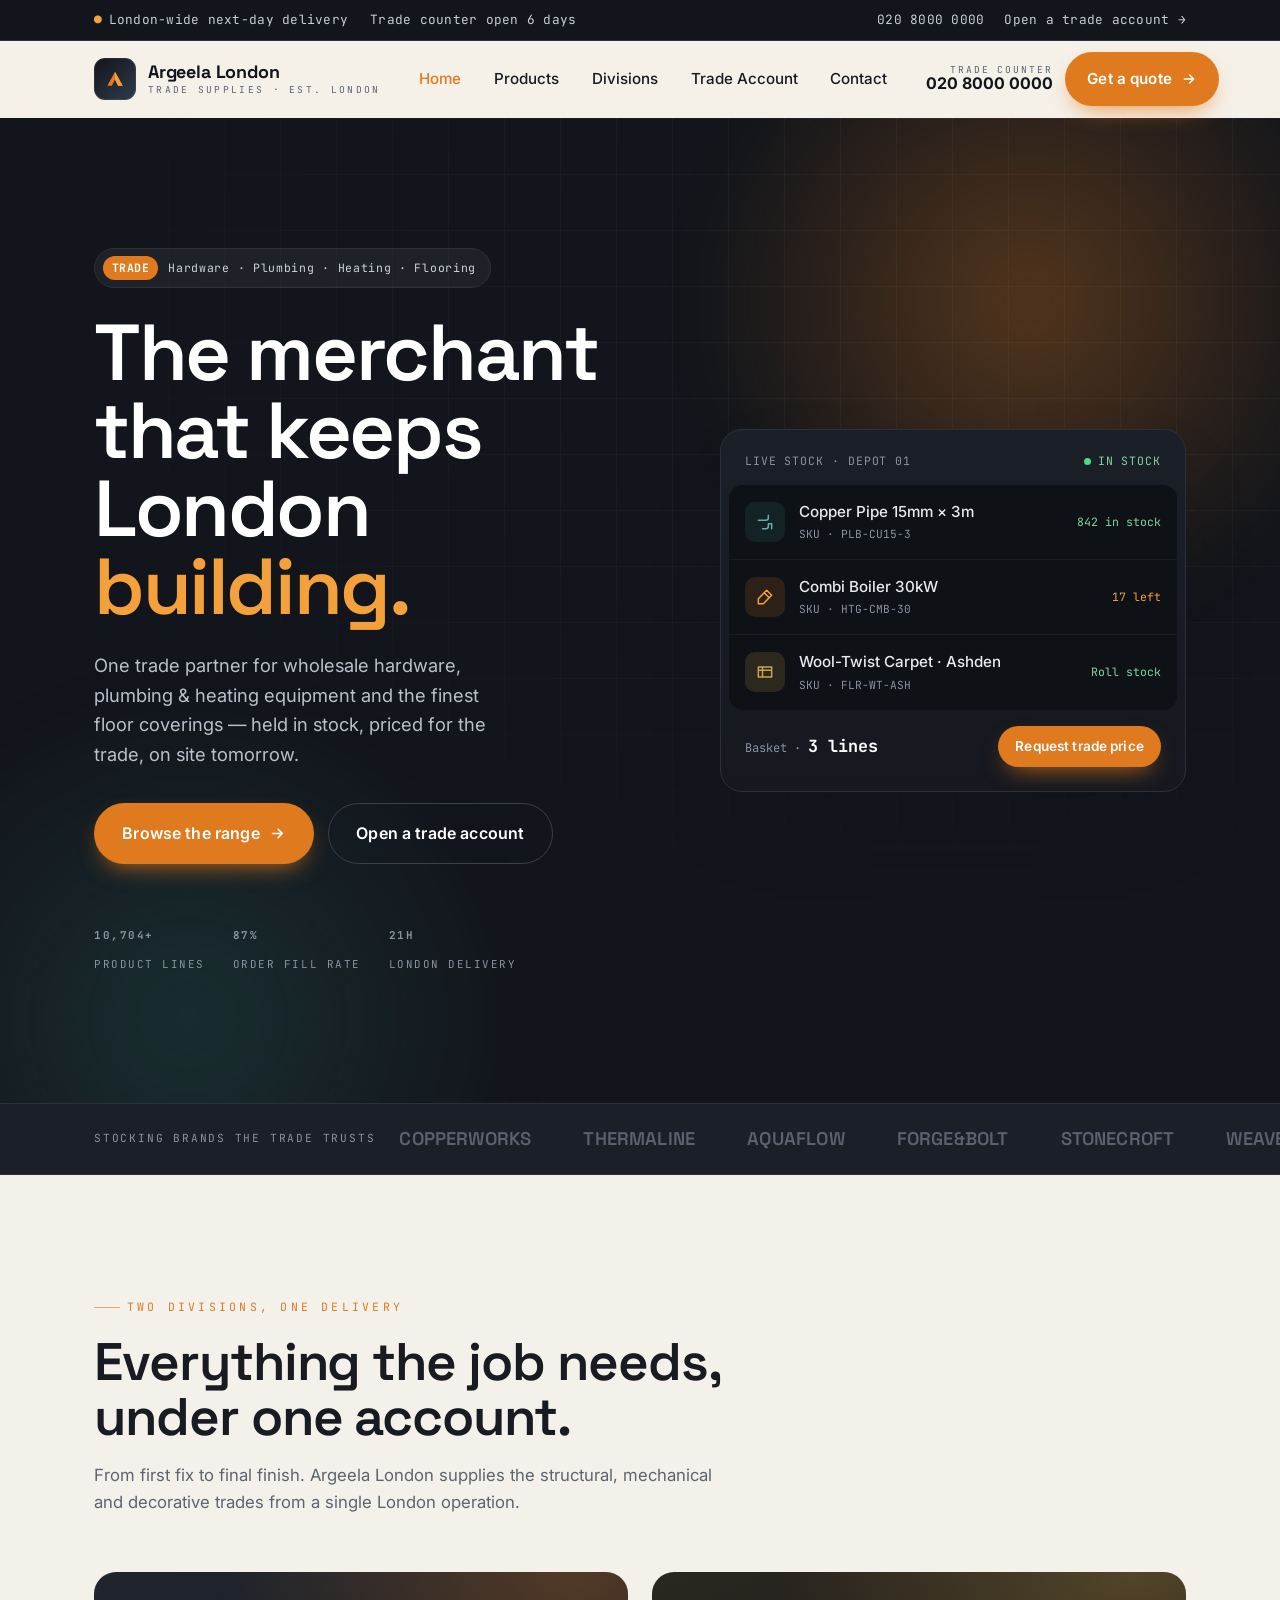
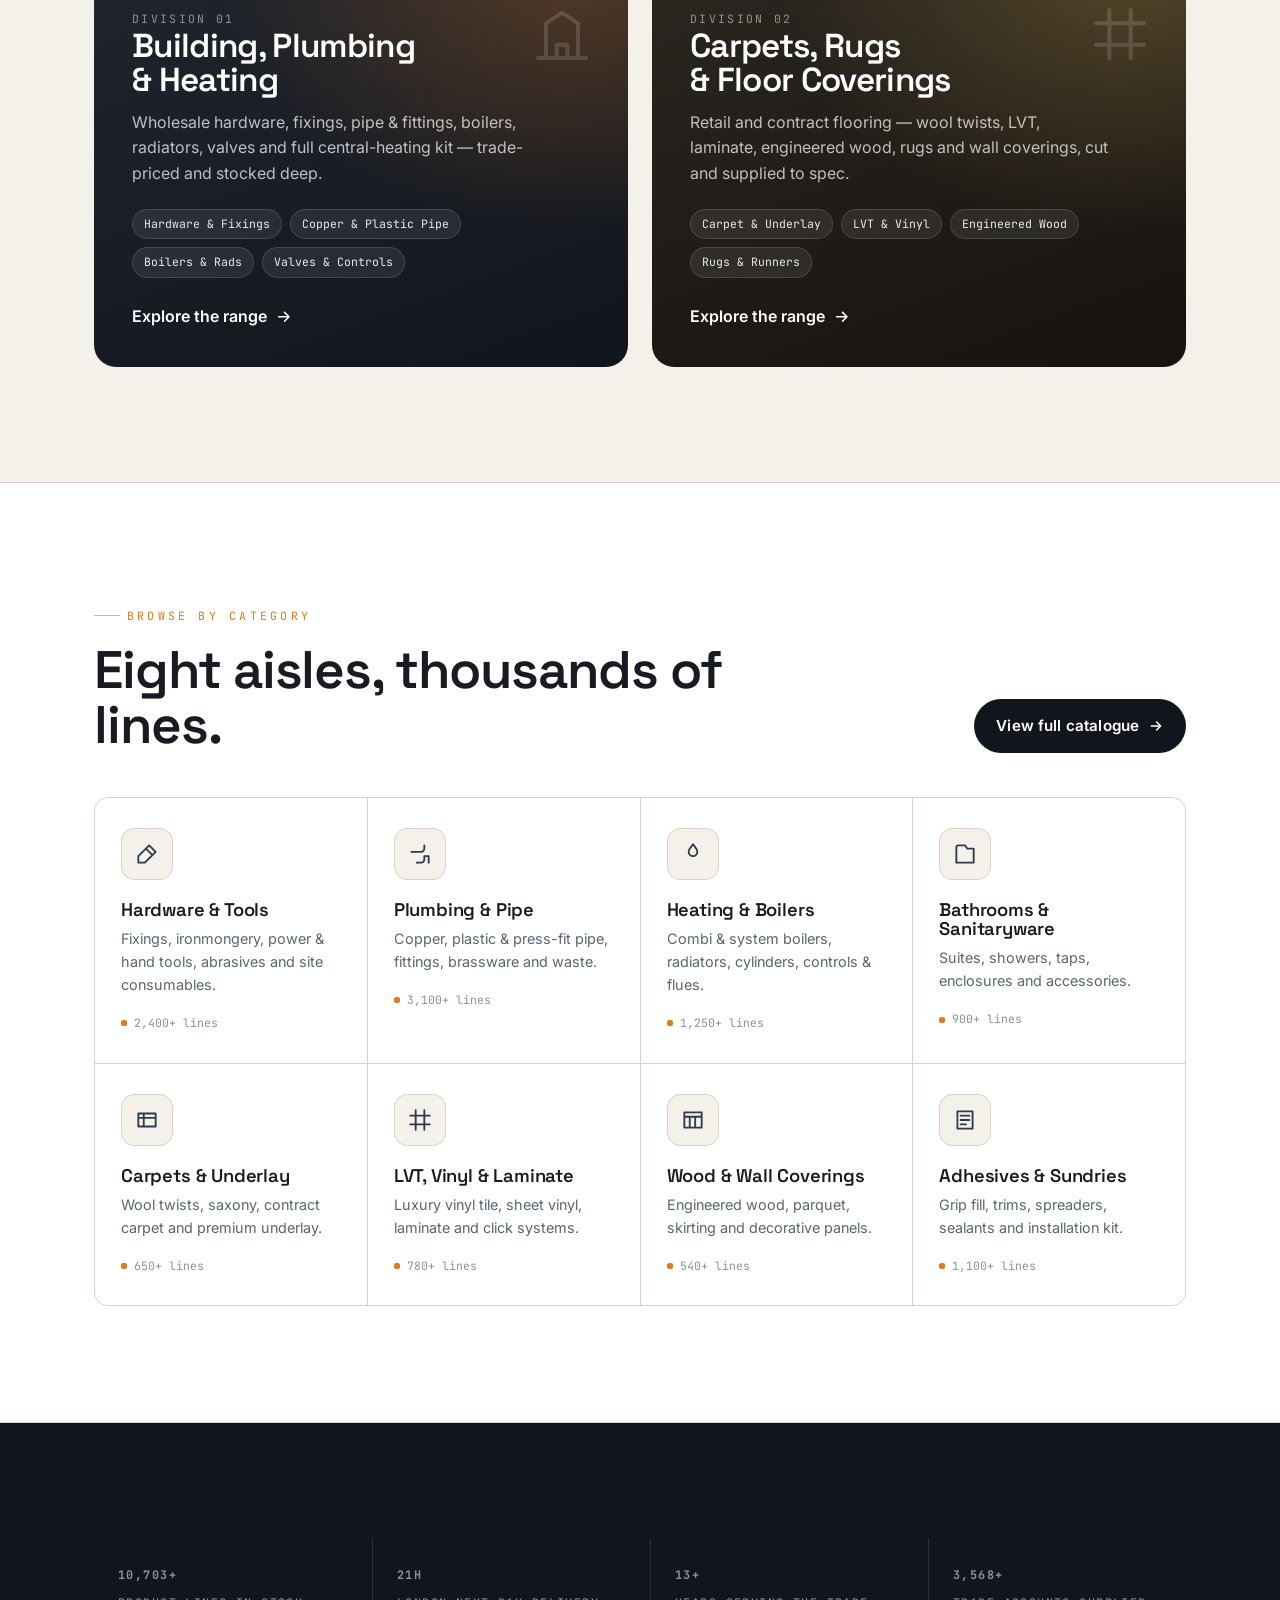
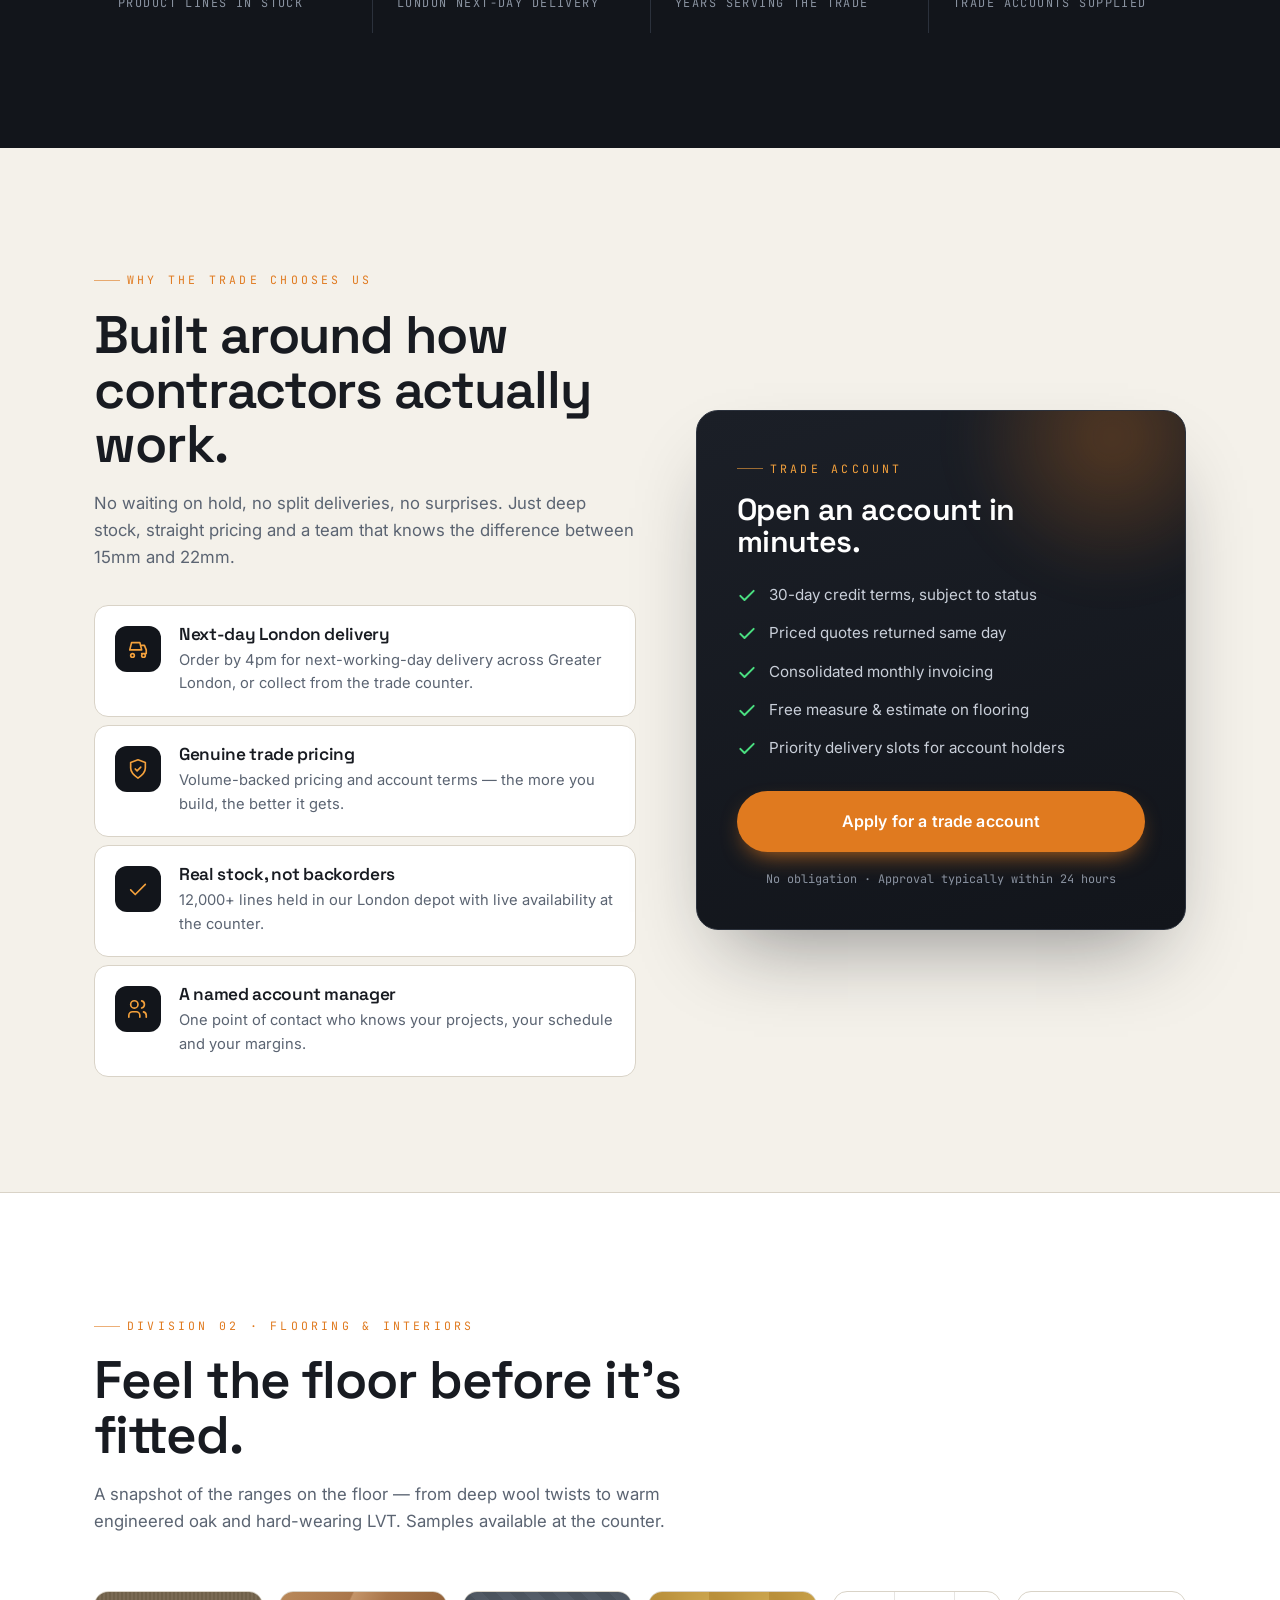
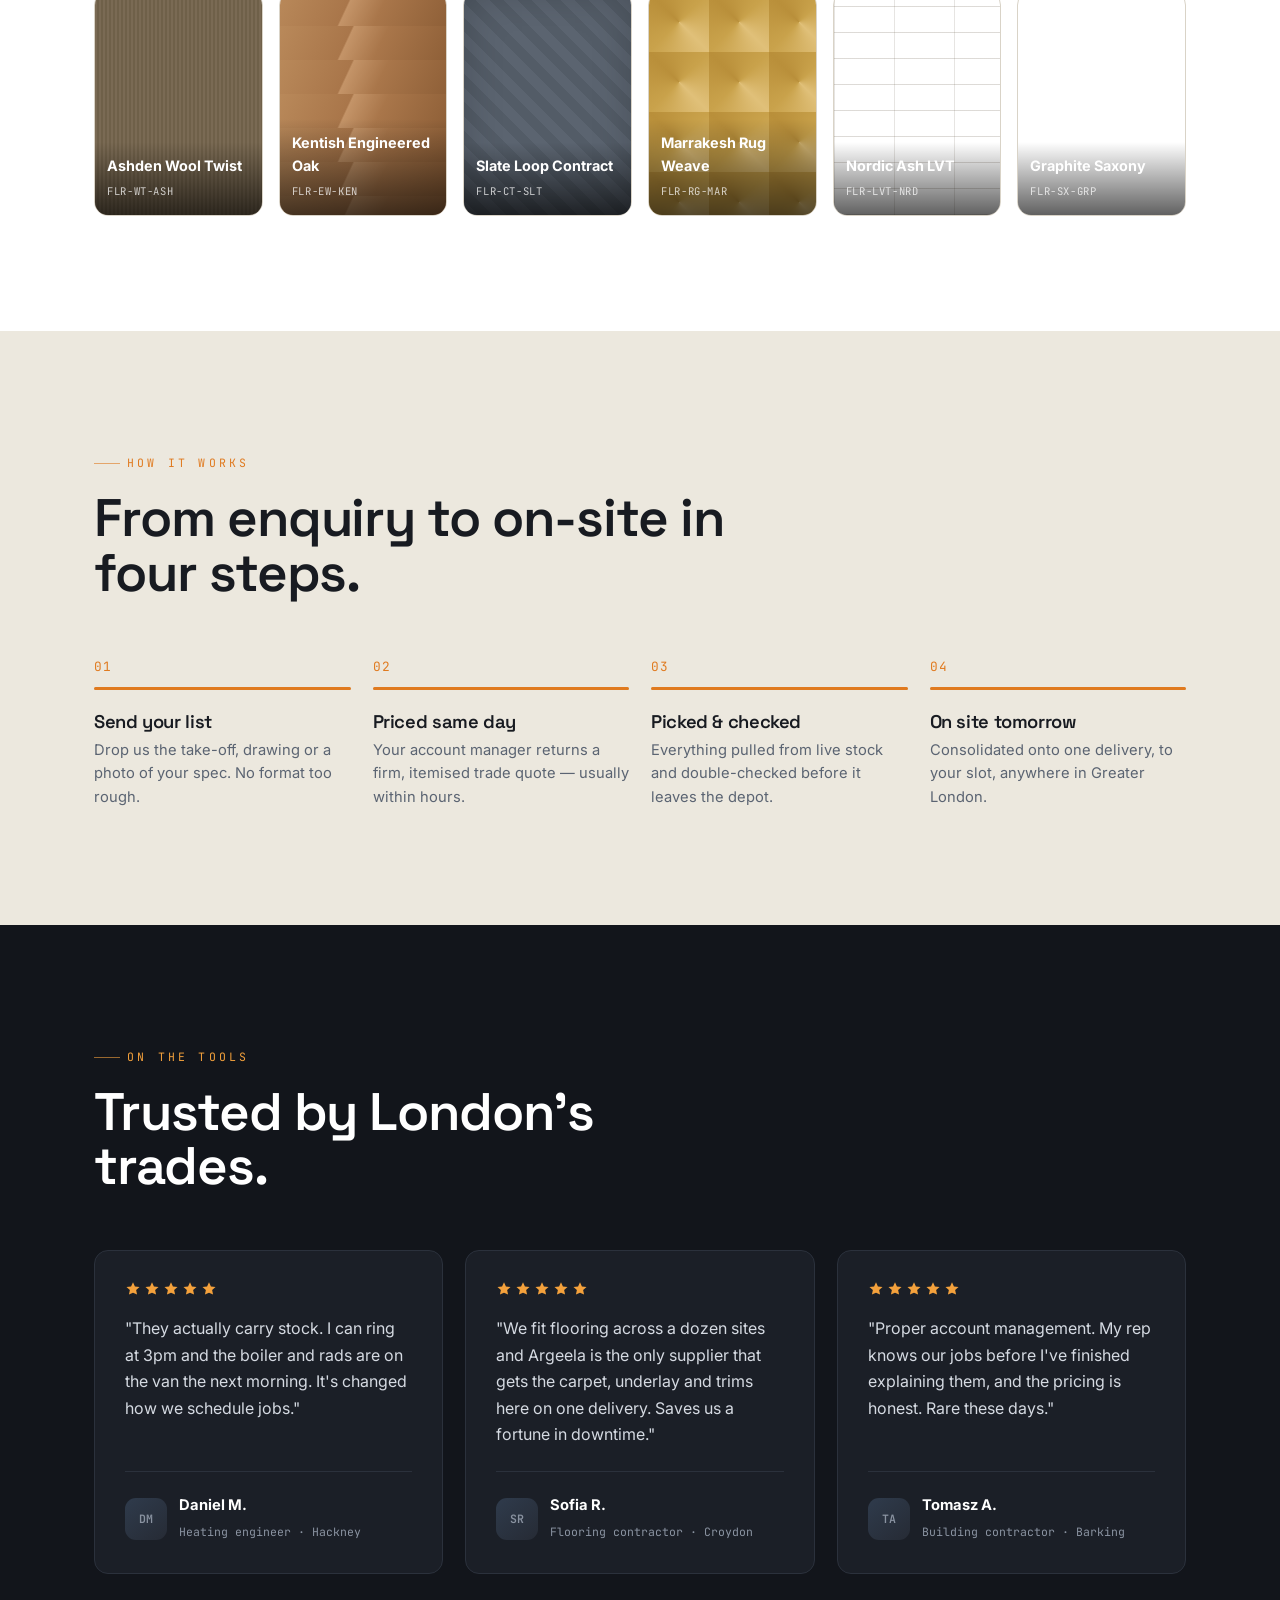
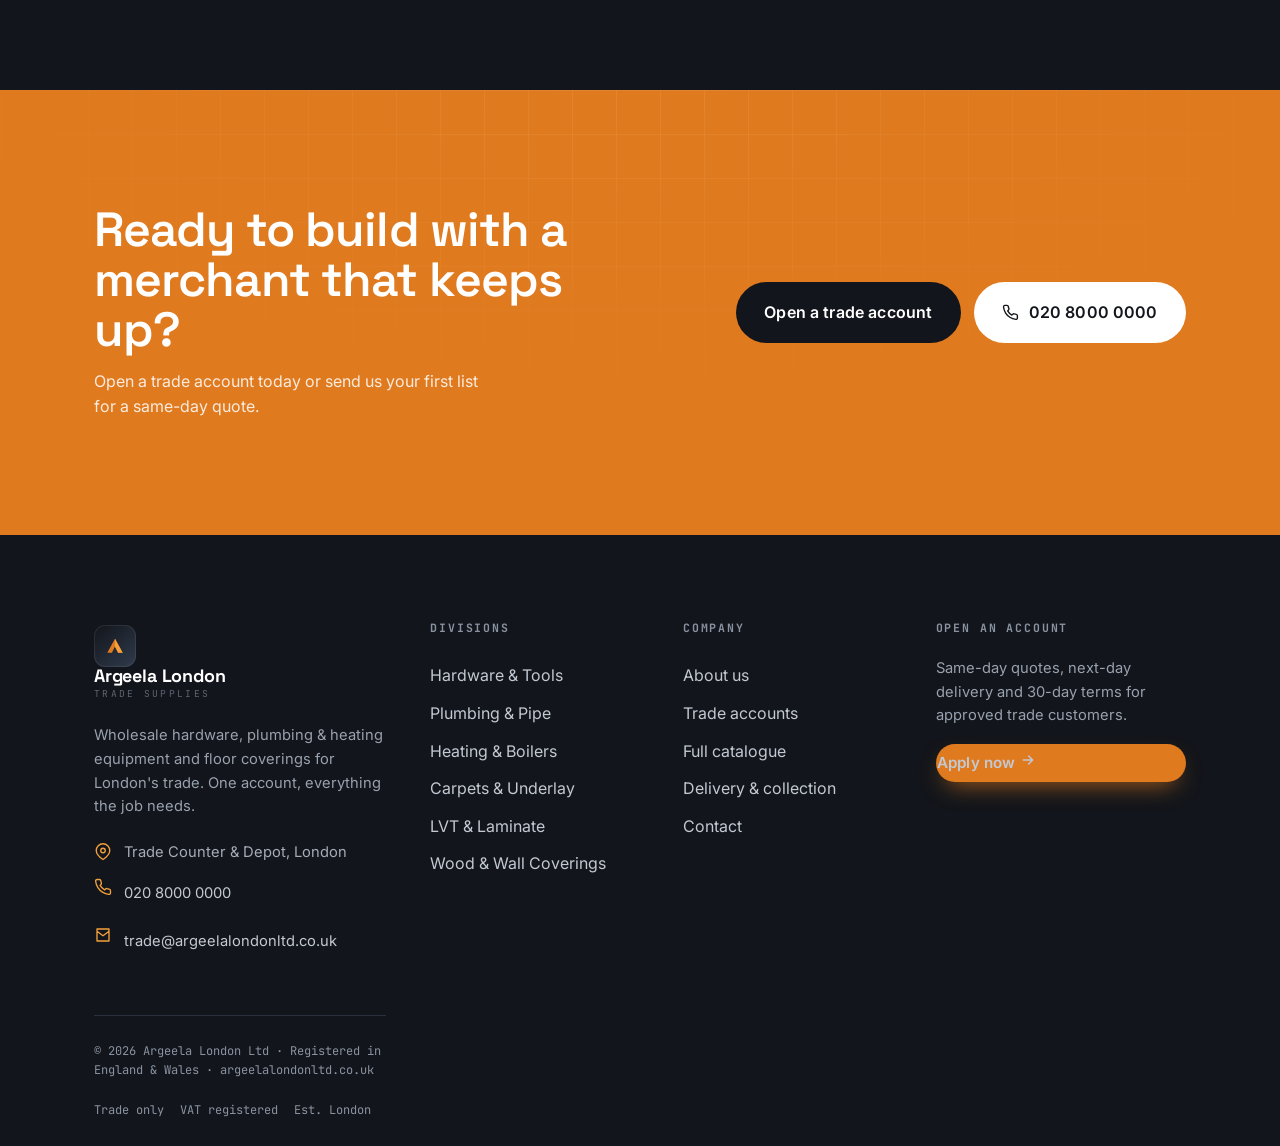
==== index.html @ 360a09d1 "first commit Co-Authored-By: Claude Opus 4.8 <noreply@anthropic.com>" ====
<!DOCTYPE html>
<html lang="en-GB">
<head>
<script>document.documentElement.classList.add("js");</script>
<meta charset="utf-8">
<meta name="viewport" content="width=device-width, initial-scale=1">
<title>Argeela London Ltd — Trade Building Supplies, Plumbing, Heating & Flooring</title>
<meta name="description" content="Argeela London Ltd — wholesale hardware, plumbing & heating equipment and flooring supplies for the London trade. Trade counter, next-day delivery and dedicated account management.">
<link rel="preconnect" href="https://fonts.googleapis.com">
<link rel="preconnect" href="https://fonts.gstatic.com" crossorigin>
<link href="https://fonts.googleapis.com/css2?family=Space+Grotesk:wght@400;500;600;700&family=Inter:wght@400;500;600&family=JetBrains+Mono:wght@400;500&display=swap" rel="stylesheet">
<link rel="stylesheet" href="assets/styles.css?v=4">
<link rel="icon" href="data:image/svg+xml,<svg xmlns='http://www.w3.org/2000/svg' viewBox='0 0 100 100'><rect width='100' height='100' rx='22' fill='%2312151b'/><path d='M50 22 78 74 62 74 50 50 38 74 22 74Z' fill='%23e07a1f'/></svg>">
</head>
<body>

<!-- ============ TOP BAR ============ -->
<div class="topbar">
  <div class="wrap">
    <div class="tb-left">
      <span><span class="dot">●</span> London-wide next-day delivery</span>
      <span>Trade counter open 6 days</span>
    </div>
    <div class="tb-right">
      <a href="tel:+442080000000">020 8000 0000</a>
      <a href="contact.html">Open a trade account →</a>
    </div>
  </div>
</div>

<!-- ============ HEADER ============ -->
<header class="site-header">
  <div class="wrap nav">
    <a class="logo" href="index.html" aria-label="Argeela London Ltd home">
      <span class="logo-mark">
        <svg viewBox="0 0 100 100" fill="none"><path d="M50 20 82 78 63 78 50 52 37 78 18 78Z" fill="#e07a1f"/><path d="M50 20 82 78 63 78 50 52Z" fill="#f4a13c"/></svg>
      </span>
      <span class="logo-text"><b>Argeela London</b><span>Trade Supplies · Est. London</span></span>
    </a>
    <nav class="nav-links" aria-label="Primary">
      <a href="index.html" class="active">Home</a>
      <a href="products.html">Products</a>
      <a href="index.html#divisions">Divisions</a>
      <a href="index.html#trade">Trade Account</a>
      <a href="contact.html">Contact</a>
    </nav>
    <div class="nav-cta">
      <div class="nav-tel"><span>Trade counter</span><b>020 8000 0000</b></div>
      <a href="contact.html" class="btn btn-primary">Get a quote
        <svg viewBox="0 0 24 24" fill="none" stroke="currentColor" stroke-width="2.2"><path d="M5 12h14M13 6l6 6-6 6" stroke-linecap="round" stroke-linejoin="round"/></svg>
      </a>
      <button class="menu-toggle" aria-label="Open menu">
        <svg viewBox="0 0 24 24" fill="none" stroke="currentColor" stroke-width="2"><path d="M4 7h16M4 12h16M4 17h16" stroke-linecap="round"/></svg>
      </button>
    </div>
  </div>
</header>

<!-- ============ MOBILE NAV ============ -->
<div class="mobile-nav">
  <div class="mn-top">
    <span class="logo-text"><b>Argeela London</b></span>
    <button class="mn-close" aria-label="Close menu"><svg viewBox="0 0 24 24" fill="none" stroke="currentColor" stroke-width="2"><path d="M6 6l12 12M18 6L6 18" stroke-linecap="round"/></svg></button>
  </div>
  <a href="index.html">Home</a>
  <a href="products.html">Products</a>
  <a href="index.html#divisions">Divisions</a>
  <a href="index.html#trade">Trade Account</a>
  <a href="contact.html">Contact</a>
  <div class="mn-foot">020 8000 0000 · trade@argeelalondonltd.co.uk</div>
</div>

<!-- ============ HERO ============ -->
<section class="hero">
  <div class="hero-grid-bg"></div>
  <div class="hero-glow"></div>
  <div class="hero-glow two"></div>
  <div class="wrap">
    <div class="hero-inner">
      <div class="hero-copy">
        <span class="hero-badge" data-reveal><span class="pill">TRADE</span> Hardware · Plumbing · Heating · Flooring</span>
        <h1 data-reveal data-reveal-delay="1">
          The merchant<br>that keeps<br>London <em>building.</em>
        </h1>
        <p class="hero-lead" data-reveal data-reveal-delay="2">
          One trade partner for wholesale hardware, plumbing &amp; heating equipment and the finest floor coverings — held in stock, priced for the trade, on site tomorrow.
        </p>
        <div class="hero-actions" data-reveal data-reveal-delay="3">
          <a href="products.html" class="btn btn-primary btn-lg">Browse the range
            <svg viewBox="0 0 24 24" fill="none" stroke="currentColor" stroke-width="2.2"><path d="M5 12h14M13 6l6 6-6 6" stroke-linecap="round" stroke-linejoin="round"/></svg>
          </a>
          <a href="index.html#trade" class="btn btn-ghost btn-lg" style="color:#fff;border-color:#39414d">Open a trade account</a>
        </div>
        <div class="hero-trust" data-reveal data-reveal-delay="4">
          <div class="ht"><b><span data-count="12000" data-suffix="+">0</span></b><span>Product lines</span></div>
          <div class="ht"><b><span data-count="98" data-suffix="%">0</span></b><span>Order fill rate</span></div>
          <div class="ht"><b><span data-count="24" data-suffix="h">0</span></b><span>London delivery</span></div>
        </div>
      </div>

      <!-- Trade counter ticket -->
      <div class="hero-card" data-reveal data-reveal-delay="2">
        <div class="hc-head">
          <span>Live stock · Depot 01</span>
          <span class="live"><i></i> In stock</span>
        </div>
        <div class="hc-rows">
          <div class="hc-row">
            <span class="hc-ico b"><svg viewBox="0 0 24 24" fill="none" stroke="currentColor" stroke-width="1.8"><path d="M4 10h9a3 3 0 0 0 3-3V4M16 14h4M20 14v6M9 20h4a3 3 0 0 0 3-3v-3" stroke-linecap="round" stroke-linejoin="round"/></svg></span>
            <div><div class="hc-name">Copper Pipe 15mm × 3m</div><div class="hc-sku">SKU · PLB-CU15-3</div></div>
            <div class="hc-stock">842 in stock</div>
          </div>
          <div class="hc-row">
            <span class="hc-ico a"><svg viewBox="0 0 24 24" fill="none" stroke="currentColor" stroke-width="1.8"><path d="M14 4l6 6-3 3-6-6zM11 7 4 14v6h6l7-7" stroke-linecap="round" stroke-linejoin="round"/></svg></span>
            <div><div class="hc-name">Combi Boiler 30kW</div><div class="hc-sku">SKU · HTG-CMB-30</div></div>
            <div class="hc-stock low">17 left</div>
          </div>
          <div class="hc-row">
            <span class="hc-ico c"><svg viewBox="0 0 24 24" fill="none" stroke="currentColor" stroke-width="1.8"><path d="M4 6h16v12H4zM4 10h16M9 6v12" stroke-linecap="round" stroke-linejoin="round"/></svg></span>
            <div><div class="hc-name">Wool-Twist Carpet · Ashden</div><div class="hc-sku">SKU · FLR-WT-ASH</div></div>
            <div class="hc-stock">Roll stock</div>
          </div>
        </div>
        <div class="hc-foot">
          <span class="hc-total">Basket · <b>3 lines</b></span>
          <a href="contact.html" class="btn btn-primary" style="padding:.65em 1.2em;font-size:.85rem">Request trade price</a>
        </div>
      </div>
    </div>
  </div>
</section>

<!-- ============ BRAND MARQUEE ============ -->
<div class="marquee" aria-hidden="true">
  <div class="wrap">
    <span class="m-label">Stocking brands the trade trusts</span>
    <div class="marquee-track">
      <span>COPPERWORKS</span><span>THERMALINE</span><span>AQUAFLOW</span><span>FORGE&amp;BOLT</span><span>STONECROFT</span><span>WEAVEDEN</span><span>PRIMEHEAT</span><span>IRONGATE</span>
      <span>COPPERWORKS</span><span>THERMALINE</span><span>AQUAFLOW</span><span>FORGE&amp;BOLT</span><span>STONECROFT</span><span>WEAVEDEN</span><span>PRIMEHEAT</span><span>IRONGATE</span>
    </div>
  </div>
</div>

<!-- ============ DIVISIONS ============ -->
<section class="section divisions" id="divisions">
  <div class="wrap">
    <div class="section-head" data-reveal>
      <span class="eyebrow">Two divisions, one delivery</span>
      <h2>Everything the job needs, under one account.</h2>
      <p>From first fix to final finish. Argeela London supplies the structural, mechanical and decorative trades from a single London operation.</p>
    </div>
    <div class="div-grid">
      <a class="division build" href="products.html#building" data-reveal>
        <span class="d-watermark"><svg viewBox="0 0 24 24" fill="none" stroke="currentColor" stroke-width="1.5"><path d="M3 21h18M6 21V8l6-4 6 4v13M10 21v-5h4v5" stroke-linecap="round" stroke-linejoin="round"/></svg></span>
        <span class="d-num">DIVISION 01</span>
        <h3>Building, Plumbing<br>&amp; Heating</h3>
        <p>Wholesale hardware, fixings, pipe &amp; fittings, boilers, radiators, valves and full central-heating kit — trade-priced and stocked deep.</p>
        <div class="d-tags"><span>Hardware &amp; Fixings</span><span>Copper &amp; Plastic Pipe</span><span>Boilers &amp; Rads</span><span>Valves &amp; Controls</span></div>
        <span class="d-link">Explore the range
          <svg viewBox="0 0 24 24" fill="none" stroke="currentColor" stroke-width="2.2"><path d="M5 12h14M13 6l6 6-6 6" stroke-linecap="round" stroke-linejoin="round"/></svg></span>
      </a>
      <a class="division floor" href="products.html#flooring" data-reveal data-reveal-delay="1">
        <span class="d-watermark"><svg viewBox="0 0 24 24" fill="none" stroke="currentColor" stroke-width="1.5"><path d="M3 8h18M3 16h18M8 3v18M16 3v18" stroke-linecap="round" stroke-linejoin="round"/></svg></span>
        <span class="d-num">DIVISION 02</span>
        <h3>Carpets, Rugs<br>&amp; Floor Coverings</h3>
        <p>Retail and contract flooring — wool twists, LVT, laminate, engineered wood, rugs and wall coverings, cut and supplied to spec.</p>
        <div class="d-tags"><span>Carpet &amp; Underlay</span><span>LVT &amp; Vinyl</span><span>Engineered Wood</span><span>Rugs &amp; Runners</span></div>
        <span class="d-link">Explore the range
          <svg viewBox="0 0 24 24" fill="none" stroke="currentColor" stroke-width="2.2"><path d="M5 12h14M13 6l6 6-6 6" stroke-linecap="round" stroke-linejoin="round"/></svg></span>
      </a>
    </div>
  </div>
</section>

<!-- ============ CATEGORIES ============ -->
<section class="section cats">
  <div class="wrap">
    <div class="cat-top">
      <div class="section-head" style="margin-bottom:0" data-reveal>
        <span class="eyebrow">Browse by category</span>
        <h2>Eight aisles, thousands of lines.</h2>
      </div>
      <a href="products.html" class="btn btn-dark" data-reveal>View full catalogue
        <svg viewBox="0 0 24 24" fill="none" stroke="currentColor" stroke-width="2.2"><path d="M5 12h14M13 6l6 6-6 6" stroke-linecap="round" stroke-linejoin="round"/></svg></a>
    </div>
    <div class="cat-grid">
      <div class="cat" data-reveal>
        <span class="cat-ico"><svg viewBox="0 0 24 24" fill="none" stroke="currentColor" stroke-width="1.7"><path d="M14 4l6 6-3 3-6-6zM11 7 4 14v6h6l7-7" stroke-linecap="round" stroke-linejoin="round"/></svg></span>
        <h3>Hardware &amp; Tools</h3><p>Fixings, ironmongery, power &amp; hand tools, abrasives and site consumables.</p>
        <span class="cat-count">2,400+ lines</span>
      </div>
      <div class="cat" data-reveal data-reveal-delay="1">
        <span class="cat-ico"><svg viewBox="0 0 24 24" fill="none" stroke="currentColor" stroke-width="1.7"><path d="M4 10h9a3 3 0 0 0 3-3V4M16 14h4M20 14v6M9 20h4a3 3 0 0 0 3-3v-3" stroke-linecap="round" stroke-linejoin="round"/></svg></span>
        <h3>Plumbing &amp; Pipe</h3><p>Copper, plastic &amp; press-fit pipe, fittings, brassware and waste.</p>
        <span class="cat-count">3,100+ lines</span>
      </div>
      <div class="cat" data-reveal data-reveal-delay="2">
        <span class="cat-ico"><svg viewBox="0 0 24 24" fill="none" stroke="currentColor" stroke-width="1.7"><path d="M12 3c2 3 4 4 4 7a4 4 0 0 1-8 0c0-3 2-4 4-7Z" stroke-linecap="round" stroke-linejoin="round"/></svg></span>
        <h3>Heating &amp; Boilers</h3><p>Combi &amp; system boilers, radiators, cylinders, controls &amp; flues.</p>
        <span class="cat-count">1,250+ lines</span>
      </div>
      <div class="cat" data-reveal data-reveal-delay="3">
        <span class="cat-ico"><svg viewBox="0 0 24 24" fill="none" stroke="currentColor" stroke-width="1.7"><path d="M4 20V6a2 2 0 0 1 2-2h6l2 3h6v13z" stroke-linecap="round" stroke-linejoin="round"/></svg></span>
        <h3>Bathrooms &amp; Sanitaryware</h3><p>Suites, showers, taps, enclosures and accessories.</p>
        <span class="cat-count">900+ lines</span>
      </div>
      <div class="cat" data-reveal>
        <span class="cat-ico"><svg viewBox="0 0 24 24" fill="none" stroke="currentColor" stroke-width="1.7"><path d="M4 6h16v12H4zM4 10h16M9 6v12" stroke-linecap="round" stroke-linejoin="round"/></svg></span>
        <h3>Carpets &amp; Underlay</h3><p>Wool twists, saxony, contract carpet and premium underlay.</p>
        <span class="cat-count">650+ lines</span>
      </div>
      <div class="cat" data-reveal data-reveal-delay="1">
        <span class="cat-ico"><svg viewBox="0 0 24 24" fill="none" stroke="currentColor" stroke-width="1.7"><path d="M3 8h18M3 16h18M8 3v18M16 3v18" stroke-linecap="round" stroke-linejoin="round"/></svg></span>
        <h3>LVT, Vinyl &amp; Laminate</h3><p>Luxury vinyl tile, sheet vinyl, laminate and click systems.</p>
        <span class="cat-count">780+ lines</span>
      </div>
      <div class="cat" data-reveal data-reveal-delay="2">
        <span class="cat-ico"><svg viewBox="0 0 24 24" fill="none" stroke="currentColor" stroke-width="1.7"><path d="M4 5h16v14H4zM4 9h16M9 9v10M14 9v10" stroke-linecap="round" stroke-linejoin="round"/></svg></span>
        <h3>Wood &amp; Wall Coverings</h3><p>Engineered wood, parquet, skirting and decorative panels.</p>
        <span class="cat-count">540+ lines</span>
      </div>
      <div class="cat" data-reveal data-reveal-delay="3">
        <span class="cat-ico"><svg viewBox="0 0 24 24" fill="none" stroke="currentColor" stroke-width="1.7"><path d="M5 4h14v16H5zM8 8h8M8 12h8M8 16h5" stroke-linecap="round" stroke-linejoin="round"/></svg></span>
        <h3>Adhesives &amp; Sundries</h3><p>Grip fill, trims, spreaders, sealants and installation kit.</p>
        <span class="cat-count">1,100+ lines</span>
      </div>
    </div>
  </div>
</section>

<!-- ============ STATS ============ -->
<section class="section stats">
  <div class="hero-grid-bg"></div>
  <div class="wrap">
    <div class="stats-grid">
      <div class="stat" data-reveal><b><span data-count="12000" data-suffix="+">0</span></b><span>Product lines in stock</span></div>
      <div class="stat" data-reveal data-reveal-delay="1"><b><em><span data-count="24" data-suffix="h">0</span></em></b><span>London next-day delivery</span></div>
      <div class="stat" data-reveal data-reveal-delay="2"><b><span data-count="15" data-suffix="+">0</span></b><span>Years serving the trade</span></div>
      <div class="stat" data-reveal data-reveal-delay="3"><b><span data-count="4000" data-suffix="+">0</span></b><span>Trade accounts supplied</span></div>
    </div>
  </div>
</section>

<!-- ============ VALUE / TRADE ACCOUNT ============ -->
<section class="section value" id="trade">
  <div class="wrap">
    <div class="value-grid">
      <div>
        <div class="section-head" style="margin-bottom:0" data-reveal>
          <span class="eyebrow">Why the trade chooses us</span>
          <h2>Built around how contractors actually work.</h2>
          <p>No waiting on hold, no split deliveries, no surprises. Just deep stock, straight pricing and a team that knows the difference between 15mm and 22mm.</p>
        </div>
        <div class="value-list">
          <div class="vitem" data-reveal>
            <span class="v-ico"><svg viewBox="0 0 24 24" fill="none" stroke="currentColor" stroke-width="1.8"><path d="M3 13h13l-2-8H5zM16 8h3l2 5v4h-5M6 21a2 2 0 1 0 0-4 2 2 0 0 0 0 4ZM18 21a2 2 0 1 0 0-4 2 2 0 0 0 0 4Z" stroke-linecap="round" stroke-linejoin="round"/></svg></span>
            <div><h4>Next-day London delivery</h4><p>Order by 4pm for next-working-day delivery across Greater London, or collect from the trade counter.</p></div>
          </div>
          <div class="vitem" data-reveal data-reveal-delay="1">
            <span class="v-ico"><svg viewBox="0 0 24 24" fill="none" stroke="currentColor" stroke-width="1.8"><path d="M12 2 4 5v6c0 5 3.5 8 8 11 4.5-3 8-6 8-11V5z" stroke-linecap="round" stroke-linejoin="round"/><path d="M9 12l2 2 4-4" stroke-linecap="round" stroke-linejoin="round"/></svg></span>
            <div><h4>Genuine trade pricing</h4><p>Volume-backed pricing and account terms — the more you build, the better it gets.</p></div>
          </div>
          <div class="vitem" data-reveal data-reveal-delay="2">
            <span class="v-ico"><svg viewBox="0 0 24 24" fill="none" stroke="currentColor" stroke-width="1.8"><path d="M20 7 9 18l-5-5" stroke-linecap="round" stroke-linejoin="round"/></svg></span>
            <div><h4>Real stock, not backorders</h4><p>12,000+ lines held in our London depot with live availability at the counter.</p></div>
          </div>
          <div class="vitem" data-reveal data-reveal-delay="3">
            <span class="v-ico"><svg viewBox="0 0 24 24" fill="none" stroke="currentColor" stroke-width="1.8"><path d="M16 3.13a4 4 0 0 1 0 7.75M21 21v-2a4 4 0 0 0-3-3.87M8 11a4 4 0 1 0 0-8 4 4 0 0 0 0 8ZM2 21v-2a4 4 0 0 1 4-4h4a4 4 0 0 1 4 4v2" stroke-linecap="round" stroke-linejoin="round"/></svg></span>
            <div><h4>A named account manager</h4><p>One point of contact who knows your projects, your schedule and your margins.</p></div>
          </div>
        </div>
      </div>

      <div class="trade-panel" data-reveal data-reveal-delay="1">
        <div class="tp-glow"></div>
        <span class="eyebrow">Trade account</span>
        <h3>Open an account in minutes.</h3>
        <ul class="tp-perks">
          <li><svg viewBox="0 0 24 24" fill="none" stroke="currentColor" stroke-width="2.4"><path d="M20 7 9 18l-5-5" stroke-linecap="round" stroke-linejoin="round"/></svg> 30-day credit terms, subject to status</li>
          <li><svg viewBox="0 0 24 24" fill="none" stroke="currentColor" stroke-width="2.4"><path d="M20 7 9 18l-5-5" stroke-linecap="round" stroke-linejoin="round"/></svg> Priced quotes returned same day</li>
          <li><svg viewBox="0 0 24 24" fill="none" stroke="currentColor" stroke-width="2.4"><path d="M20 7 9 18l-5-5" stroke-linecap="round" stroke-linejoin="round"/></svg> Consolidated monthly invoicing</li>
          <li><svg viewBox="0 0 24 24" fill="none" stroke="currentColor" stroke-width="2.4"><path d="M20 7 9 18l-5-5" stroke-linecap="round" stroke-linejoin="round"/></svg> Free measure &amp; estimate on flooring</li>
          <li><svg viewBox="0 0 24 24" fill="none" stroke="currentColor" stroke-width="2.4"><path d="M20 7 9 18l-5-5" stroke-linecap="round" stroke-linejoin="round"/></svg> Priority delivery slots for account holders</li>
        </ul>
        <a href="contact.html" class="btn btn-primary btn-lg" style="width:100%;justify-content:center">Apply for a trade account</a>
        <p class="tp-note">No obligation · Approval typically within 24 hours</p>
      </div>
    </div>
  </div>
</section>

<!-- ============ MATERIAL SWATCHES ============ -->
<section class="section swatches">
  <div class="wrap">
    <div class="section-head" data-reveal>
      <span class="eyebrow">Division 02 · Flooring &amp; interiors</span>
      <h2>Feel the floor before it's fitted.</h2>
      <p>A snapshot of the ranges on the floor — from deep wool twists to warm engineered oak and hard-wearing LVT. Samples available at the counter.</p>
    </div>
    <div class="swatch-grid">
      <div class="swatch" data-reveal>
        <div class="sw-tex" style="background:
          repeating-linear-gradient(90deg,#7a6a54 0 2px,#6f6049 2px 4px),
          repeating-linear-gradient(0deg,rgba(0,0,0,.06) 0 3px,transparent 3px 6px);"></div>
        <div class="sw-label"><b>Ashden Wool Twist</b><span>FLR-WT-ASH</span></div>
      </div>
      <div class="swatch" data-reveal data-reveal-delay="1">
        <div class="sw-tex" style="background:
          linear-gradient(115deg,#b9895a,#a9764a 40%,#c49468 41%,#a9764a 60%,#8f6038);
          background-size:100% 34px;background-repeat:repeat-y;"></div>
        <div class="sw-label"><b>Kentish Engineered Oak</b><span>FLR-EW-KEN</span></div>
      </div>
      <div class="swatch" data-reveal data-reveal-delay="2">
        <div class="sw-tex" style="background:
          repeating-linear-gradient(45deg,#5b6470 0 10px,#535c67 10px 20px);
          box-shadow:inset 0 0 40px rgba(0,0,0,.2);"></div>
        <div class="sw-label"><b>Slate Loop Contract</b><span>FLR-CT-SLT</span></div>
      </div>
      <div class="swatch" data-reveal data-reveal-delay="3">
        <div class="sw-tex" style="background:
          conic-gradient(from 45deg at 50% 50%,#c9a24b,#e0c079,#c9a24b,#b98f3a,#c9a24b);
          background-size:60px 60px;"></div>
        <div class="sw-label"><b>Marrakesh Rug Weave</b><span>FLR-RG-MAR</span></div>
      </div>
      <div class="swatch" data-reveal>
        <div class="sw-tex" style="background:
          linear-gradient(#efe9df,#e6dfd2);
          background-image:repeating-linear-gradient(0deg,rgba(120,110,95,.25) 0 1px,transparent 1px 26px),repeating-linear-gradient(90deg,rgba(120,110,95,.18) 0 1px,transparent 1px 60px);"></div>
        <div class="sw-label"><b>Nordic Ash LVT</b><span>FLR-LVT-NRD</span></div>
      </div>
      <div class="swatch" data-reveal data-reveal-delay="1">
        <div class="sw-tex" style="background:
          radial-gradient(circle at 30% 30%,#3a4048,#22262c);
          background-image:repeating-radial-gradient(circle at 30% 30%,rgba(255,255,255,.04) 0 4px,transparent 4px 9px);"></div>
        <div class="sw-label"><b>Graphite Saxony</b><span>FLR-SX-GRP</span></div>
      </div>
    </div>
  </div>
</section>

<!-- ============ PROCESS ============ -->
<section class="section process">
  <div class="wrap">
    <div class="section-head" data-reveal>
      <span class="eyebrow">How it works</span>
      <h2>From enquiry to on-site in four steps.</h2>
    </div>
    <div class="steps">
      <div class="step" data-reveal>
        <div class="step-bar"></div>
        <h4>Send your list</h4>
        <p>Drop us the take-off, drawing or a photo of your spec. No format too rough.</p>
      </div>
      <div class="step" data-reveal data-reveal-delay="1">
        <div class="step-bar"></div>
        <h4>Priced same day</h4>
        <p>Your account manager returns a firm, itemised trade quote — usually within hours.</p>
      </div>
      <div class="step" data-reveal data-reveal-delay="2">
        <div class="step-bar"></div>
        <h4>Picked &amp; checked</h4>
        <p>Everything pulled from live stock and double-checked before it leaves the depot.</p>
      </div>
      <div class="step" data-reveal data-reveal-delay="3">
        <div class="step-bar"></div>
        <h4>On site tomorrow</h4>
        <p>Consolidated onto one delivery, to your slot, anywhere in Greater London.</p>
      </div>
    </div>
  </div>
</section>

<!-- ============ TESTIMONIALS ============ -->
<section class="section testi">
  <div class="hero-glow" style="opacity:.5"></div>
  <div class="wrap">
    <div class="section-head" data-reveal>
      <span class="eyebrow" style="color:var(--amber-2)">On the tools</span>
      <h2 style="color:#fff">Trusted by London's trades.</h2>
    </div>
    <div class="testi-grid">
      <div class="quote" data-reveal>
        <div class="stars">
          <svg viewBox="0 0 24 24" fill="currentColor"><path d="M12 2l2.9 6.3 6.9.7-5.1 4.6 1.4 6.8L12 17.8 5.9 20.4l1.4-6.8L2.2 9l6.9-.7z"/></svg>
          <svg viewBox="0 0 24 24" fill="currentColor"><path d="M12 2l2.9 6.3 6.9.7-5.1 4.6 1.4 6.8L12 17.8 5.9 20.4l1.4-6.8L2.2 9l6.9-.7z"/></svg>
          <svg viewBox="0 0 24 24" fill="currentColor"><path d="M12 2l2.9 6.3 6.9.7-5.1 4.6 1.4 6.8L12 17.8 5.9 20.4l1.4-6.8L2.2 9l6.9-.7z"/></svg>
          <svg viewBox="0 0 24 24" fill="currentColor"><path d="M12 2l2.9 6.3 6.9.7-5.1 4.6 1.4 6.8L12 17.8 5.9 20.4l1.4-6.8L2.2 9l6.9-.7z"/></svg>
          <svg viewBox="0 0 24 24" fill="currentColor"><path d="M12 2l2.9 6.3 6.9.7-5.1 4.6 1.4 6.8L12 17.8 5.9 20.4l1.4-6.8L2.2 9l6.9-.7z"/></svg>
        </div>
        <p>"They actually carry stock. I can ring at 3pm and the boiler and rads are on the van the next morning. It's changed how we schedule jobs."</p>
        <div class="q-by"><span class="q-av">DM</span><div><b>Daniel M.</b><span>Heating engineer · Hackney</span></div></div>
      </div>
      <div class="quote" data-reveal data-reveal-delay="1">
        <div class="stars">
          <svg viewBox="0 0 24 24" fill="currentColor"><path d="M12 2l2.9 6.3 6.9.7-5.1 4.6 1.4 6.8L12 17.8 5.9 20.4l1.4-6.8L2.2 9l6.9-.7z"/></svg>
          <svg viewBox="0 0 24 24" fill="currentColor"><path d="M12 2l2.9 6.3 6.9.7-5.1 4.6 1.4 6.8L12 17.8 5.9 20.4l1.4-6.8L2.2 9l6.9-.7z"/></svg>
          <svg viewBox="0 0 24 24" fill="currentColor"><path d="M12 2l2.9 6.3 6.9.7-5.1 4.6 1.4 6.8L12 17.8 5.9 20.4l1.4-6.8L2.2 9l6.9-.7z"/></svg>
          <svg viewBox="0 0 24 24" fill="currentColor"><path d="M12 2l2.9 6.3 6.9.7-5.1 4.6 1.4 6.8L12 17.8 5.9 20.4l1.4-6.8L2.2 9l6.9-.7z"/></svg>
          <svg viewBox="0 0 24 24" fill="currentColor"><path d="M12 2l2.9 6.3 6.9.7-5.1 4.6 1.4 6.8L12 17.8 5.9 20.4l1.4-6.8L2.2 9l6.9-.7z"/></svg>
        </div>
        <p>"We fit flooring across a dozen sites and Argeela is the only supplier that gets the carpet, underlay and trims here on one delivery. Saves us a fortune in downtime."</p>
        <div class="q-by"><span class="q-av">SR</span><div><b>Sofia R.</b><span>Flooring contractor · Croydon</span></div></div>
      </div>
      <div class="quote" data-reveal data-reveal-delay="2">
        <div class="stars">
          <svg viewBox="0 0 24 24" fill="currentColor"><path d="M12 2l2.9 6.3 6.9.7-5.1 4.6 1.4 6.8L12 17.8 5.9 20.4l1.4-6.8L2.2 9l6.9-.7z"/></svg>
          <svg viewBox="0 0 24 24" fill="currentColor"><path d="M12 2l2.9 6.3 6.9.7-5.1 4.6 1.4 6.8L12 17.8 5.9 20.4l1.4-6.8L2.2 9l6.9-.7z"/></svg>
          <svg viewBox="0 0 24 24" fill="currentColor"><path d="M12 2l2.9 6.3 6.9.7-5.1 4.6 1.4 6.8L12 17.8 5.9 20.4l1.4-6.8L2.2 9l6.9-.7z"/></svg>
          <svg viewBox="0 0 24 24" fill="currentColor"><path d="M12 2l2.9 6.3 6.9.7-5.1 4.6 1.4 6.8L12 17.8 5.9 20.4l1.4-6.8L2.2 9l6.9-.7z"/></svg>
          <svg viewBox="0 0 24 24" fill="currentColor"><path d="M12 2l2.9 6.3 6.9.7-5.1 4.6 1.4 6.8L12 17.8 5.9 20.4l1.4-6.8L2.2 9l6.9-.7z"/></svg>
        </div>
        <p>"Proper account management. My rep knows our jobs before I've finished explaining them, and the pricing is honest. Rare these days."</p>
        <div class="q-by"><span class="q-av">TA</span><div><b>Tomasz A.</b><span>Building contractor · Barking</span></div></div>
      </div>
    </div>
  </div>
</section>

<!-- ============ CTA ============ -->
<section class="section cta">
  <div class="wrap">
    <div>
      <h2 data-reveal>Ready to build with a merchant that keeps up?</h2>
      <p data-reveal data-reveal-delay="1">Open a trade account today or send us your first list for a same-day quote.</p>
    </div>
    <div class="cta-actions" data-reveal data-reveal-delay="2">
      <a href="contact.html" class="btn btn-dark btn-lg">Open a trade account</a>
      <a href="tel:+442080000000" class="btn btn-light btn-lg">
        <svg viewBox="0 0 24 24" fill="none" stroke="currentColor" stroke-width="2"><path d="M22 16.9v3a2 2 0 0 1-2.2 2 19.8 19.8 0 0 1-8.6-3 19.5 19.5 0 0 1-6-6 19.8 19.8 0 0 1-3-8.6A2 2 0 0 1 4.1 2h3a2 2 0 0 1 2 1.7c.1 1 .4 1.9.7 2.8a2 2 0 0 1-.5 2.1L8.1 9.9a16 16 0 0 0 6 6l1.3-1.3a2 2 0 0 1 2.1-.4c.9.3 1.8.6 2.8.7a2 2 0 0 1 1.7 2z" stroke-linecap="round" stroke-linejoin="round"/></svg>
        020 8000 0000</a>
    </div>
  </div>
</section>

<!-- ============ FOOTER ============ -->
<footer class="footer">
  <div class="wrap">
    <div class="f-brand">
      <a class="logo" href="index.html">
        <span class="logo-mark"><svg viewBox="0 0 100 100" fill="none"><path d="M50 20 82 78 63 78 50 52 37 78 18 78Z" fill="#e07a1f"/><path d="M50 20 82 78 63 78 50 52Z" fill="#f4a13c"/></svg></span>
        <span class="logo-text"><b>Argeela London</b><span>Trade Supplies</span></span>
      </a>
      <p class="f-about">Wholesale hardware, plumbing &amp; heating equipment and floor coverings for London's trade. One account, everything the job needs.</p>
      <div class="f-contact">
        <div><svg viewBox="0 0 24 24" fill="none" stroke="currentColor" stroke-width="1.8"><path d="M21 10c0 6-9 12-9 12s-9-6-9-12a9 9 0 0 1 18 0Z"/><circle cx="12" cy="10" r="3"/></svg><span>Trade Counter &amp; Depot, London</span></div>
        <div><svg viewBox="0 0 24 24" fill="none" stroke="currentColor" stroke-width="1.8"><path d="M22 16.9v3a2 2 0 0 1-2.2 2 19.8 19.8 0 0 1-8.6-3 19.5 19.5 0 0 1-6-6 19.8 19.8 0 0 1-3-8.6A2 2 0 0 1 4.1 2h3a2 2 0 0 1 2 1.7c.1 1 .4 1.9.7 2.8a2 2 0 0 1-.5 2.1L8.1 9.9a16 16 0 0 0 6 6l1.3-1.3a2 2 0 0 1 2.1-.4c.9.3 1.8.6 2.8.7a2 2 0 0 1 1.7 2z" stroke-linecap="round" stroke-linejoin="round"/></svg><a href="tel:+442080000000">020 8000 0000</a></div>
        <div><svg viewBox="0 0 24 24" fill="none" stroke="currentColor" stroke-width="1.8"><path d="M4 4h16v16H4zM4 7l8 6 8-6" stroke-linecap="round" stroke-linejoin="round"/></svg><a href="mailto:trade@argeelalondonltd.co.uk">trade@argeelalondonltd.co.uk</a></div>
      </div>
    </div>
    <div>
      <h5>Divisions</h5>
      <a href="products.html#building">Hardware &amp; Tools</a>
      <a href="products.html#building">Plumbing &amp; Pipe</a>
      <a href="products.html#building">Heating &amp; Boilers</a>
      <a href="products.html#flooring">Carpets &amp; Underlay</a>
      <a href="products.html#flooring">LVT &amp; Laminate</a>
      <a href="products.html#flooring">Wood &amp; Wall Coverings</a>
    </div>
    <div>
      <h5>Company</h5>
      <a href="index.html#divisions">About us</a>
      <a href="index.html#trade">Trade accounts</a>
      <a href="products.html">Full catalogue</a>
      <a href="contact.html">Delivery &amp; collection</a>
      <a href="contact.html">Contact</a>
    </div>
    <div>
      <h5>Open an account</h5>
      <p class="f-about" style="margin-top:0">Same-day quotes, next-day delivery and 30-day terms for approved trade customers.</p>
      <a href="contact.html" class="btn btn-primary" style="margin-top:16px">Apply now
        <svg viewBox="0 0 24 24" fill="none" stroke="currentColor" stroke-width="2.2"><path d="M5 12h14M13 6l6 6-6 6" stroke-linecap="round" stroke-linejoin="round"/></svg></a>
    </div>
  </div>
  <div class="wrap">
    <div class="f-bottom">
      <span>© <span id="year">2026</span> Argeela London Ltd · Registered in England &amp; Wales · argeelalondonltd.co.uk</span>
      <div class="f-badges">
        <span>Trade only</span><span>VAT registered</span><span>Est. London</span>
      </div>
    </div>
  </div>
</footer>

<script src="assets/app.js?v=3"></script>
</body>
</html>
---- assets/styles.css ----
/* =================================================================
   ARGEELA LONDON LTD — Trade merchant design system
   Building supplies · Plumbing & Heating · Flooring & Interiors
   ================================================================= */

/* ---------- Design tokens ---------- */
:root{
  /* Core palette */
  --ink:#12151b;          /* near-black graphite */
  --ink-2:#1b1f27;        /* raised graphite */
  --ink-3:#262b35;        /* lines on dark */
  --paper:#f4f1ea;        /* warm paper */
  --paper-2:#ece8de;      /* deeper paper */
  --card:#ffffff;
  --steel:#2f3b4c;        /* steel blue-grey */

  /* Accents */
  --amber:#e07a1f;        /* molten copper/amber — trade */
  --amber-2:#f4a13c;      /* lifted amber */
  --amber-soft:#fbe7cf;
  --brass:#c9a24b;        /* flooring / craft warmth */
  --teal:#2f6f6a;         /* plumbing / water */

  /* Ink-on-paper text */
  --text:#181b21;
  --muted:#5b6472;
  --muted-2:#8a93a1;
  --hair:#d9d3c7;         /* hairline on paper */
  --hair-dark:#2b313c;    /* hairline on ink */

  --maxw:1220px;
  --gutter:clamp(20px,5vw,64px);
  --radius:14px;
  --radius-lg:22px;

  --shadow-sm:0 1px 2px rgba(18,21,27,.06), 0 2px 8px rgba(18,21,27,.05);
  --shadow-md:0 12px 30px -12px rgba(18,21,27,.28);
  --shadow-lg:0 40px 80px -30px rgba(18,21,27,.45);

  --ease:cubic-bezier(.2,.7,.2,1);
  --font-display:"Space Grotesk",-apple-system,BlinkMacSystemFont,"Segoe UI",sans-serif;
  --font-body:"Inter",-apple-system,BlinkMacSystemFont,"Segoe UI",sans-serif;
  --font-mono:"JetBrains Mono",ui-monospace,SFMono-Regular,Menlo,monospace;
}

/* ---------- Reset-ish ---------- */
*{box-sizing:border-box}
html{scroll-behavior:smooth;-webkit-text-size-adjust:100%}
body{
  margin:0;
  font-family:var(--font-body);
  color:var(--text);
  background:var(--paper);
  line-height:1.6;
  -webkit-font-smoothing:antialiased;
  overflow-x:hidden;
}
img{max-width:100%;display:block}
a{color:inherit;text-decoration:none}
button{font-family:inherit;cursor:pointer}
h1,h2,h3,h4{font-family:var(--font-display);font-weight:600;line-height:1.04;letter-spacing:-.02em;margin:0}
p{margin:0}
ul{margin:0;padding:0;list-style:none}
::selection{background:var(--amber);color:#fff}

/* ---------- Layout helpers ---------- */
.wrap{max-width:var(--maxw);margin:0 auto;padding-inline:var(--gutter)}
.eyebrow{
  font-family:var(--font-mono);
  font-size:.72rem;
  letter-spacing:.28em;
  text-transform:uppercase;
  color:var(--amber);
  display:inline-flex;align-items:center;gap:.6em;
}
.eyebrow::before{content:"";width:26px;height:1px;background:currentColor;opacity:.6}
.section{padding-block:clamp(64px,9vw,120px)}
.section-head{max-width:640px;margin-bottom:clamp(36px,5vw,56px)}
.section-head h2{
  font-size:clamp(2rem,4.6vw,3.3rem);
  margin-top:18px;
}
.section-head p{color:var(--muted);font-size:1.05rem;margin-top:18px}

/* ---------- Buttons ---------- */
.btn{
  display:inline-flex;align-items:center;gap:.6em;white-space:nowrap;
  padding:.9em 1.4em;border-radius:100px;
  font-weight:600;font-size:.95rem;letter-spacing:.01em;
  border:1px solid transparent;
  transition:transform .35s var(--ease),background .3s,color .3s,border-color .3s,box-shadow .3s;
  will-change:transform;
}
.btn svg{width:1.05em;height:1.05em;transition:transform .35s var(--ease)}
.btn:hover{transform:translateY(-2px)}
.btn-primary{background:var(--amber);color:#fff;box-shadow:0 10px 24px -10px rgba(224,122,31,.9)}
.btn-primary:hover{background:#cf6d15}
.btn-primary:hover svg{transform:translateX(4px)}
.btn-ghost{border-color:var(--hair);color:var(--text);background:transparent}
.btn-ghost:hover{border-color:var(--ink);background:var(--ink);color:#fff}
.btn-dark{background:var(--ink);color:#fff}
.btn-dark:hover{background:#000}
.btn-light{background:#fff;color:var(--ink)}
.btn-light:hover{background:var(--paper)}
.btn-lg{padding:1.05em 1.7em;font-size:1rem}

/* =================================================================
   HEADER / NAV
   ================================================================= */
.topbar{
  background:var(--ink);color:#c7cdd7;
  font-size:.8rem;font-family:var(--font-mono);letter-spacing:.02em;
  border-bottom:1px solid var(--hair-dark);
}
.topbar .wrap{display:flex;justify-content:space-between;align-items:center;gap:20px;min-height:40px;flex-wrap:wrap}
.topbar a{color:#c7cdd7;transition:color .2s}
.topbar a:hover{color:#fff}
.topbar .tb-left{display:flex;gap:22px;flex-wrap:wrap}
.topbar .tb-left span{display:inline-flex;align-items:center;gap:.5em}
.topbar .dot{color:var(--amber-2)}
.topbar .tb-right{display:flex;gap:20px}

.site-header{
  position:sticky;top:0;z-index:60;
  background:rgba(244,241,234,.82);
  backdrop-filter:saturate(160%) blur(14px);
  border-bottom:1px solid transparent;
  transition:background .35s,border-color .35s,box-shadow .35s;
}
.site-header.scrolled{background:rgba(244,241,234,.95);border-color:var(--hair);box-shadow:var(--shadow-sm)}
.nav{display:flex;align-items:center;justify-content:space-between;gap:24px;min-height:76px}

/* Logo */
.logo{display:flex;align-items:center;gap:12px;flex-shrink:0}
.logo-mark{
  width:42px;height:42px;border-radius:11px;flex-shrink:0;
  background:linear-gradient(140deg,var(--ink),var(--steel));
  display:grid;place-items:center;position:relative;overflow:hidden;
  box-shadow:inset 0 0 0 1px rgba(255,255,255,.08);
}
.logo-mark svg{width:24px;height:24px}
.logo-text{display:flex;flex-direction:column;line-height:1}
.logo-text b{font-family:var(--font-display);font-size:1.12rem;letter-spacing:-.01em;color:var(--ink)}
.logo-text span{font-family:var(--font-mono);font-size:.6rem;letter-spacing:.24em;text-transform:uppercase;color:var(--muted);margin-top:4px}

.nav-links{display:flex;align-items:center;gap:4px}
.nav-links a{
  padding:.6em .95em;border-radius:9px;font-weight:500;font-size:.95rem;color:var(--text);
  position:relative;transition:color .2s,background .2s;white-space:nowrap;
}
.nav-links a:hover{background:rgba(18,21,27,.05)}
.nav-links a.active{color:var(--amber)}
.nav-cta{display:flex;align-items:center;gap:12px}
.nav-tel{display:flex;flex-direction:column;text-align:right;line-height:1.1}
.nav-tel span{font-family:var(--font-mono);font-size:.6rem;letter-spacing:.2em;text-transform:uppercase;color:var(--muted)}
.nav-tel b{font-size:1rem;color:var(--ink);white-space:nowrap}
@media (max-width:1180px){.nav-tel{display:none}}
@media (max-width:1040px){.nav-links a{padding:.6em .7em;font-size:.9rem}}

.menu-toggle{display:none;background:none;border:1px solid var(--hair);border-radius:10px;width:44px;height:44px;place-items:center}
.menu-toggle svg{width:22px;height:22px}

/* Mobile nav */
.mobile-nav{
  position:fixed;inset:0;z-index:70;background:var(--ink);color:#fff;
  transform:translateX(100%);transition:transform .45s var(--ease);
  display:flex;flex-direction:column;padding:24px var(--gutter) 40px;
}
.mobile-nav.open{transform:translateX(0)}
.mobile-nav .mn-top{display:flex;justify-content:space-between;align-items:center;margin-bottom:40px}
.mobile-nav .mn-top .logo-text b{color:#fff}
.mobile-nav a{font-family:var(--font-display);font-size:2rem;padding:.35em 0;border-bottom:1px solid var(--hair-dark);letter-spacing:-.02em}
.mn-close{background:none;border:1px solid var(--hair-dark);border-radius:10px;width:46px;height:46px;color:#fff;display:grid;place-items:center}
.mn-close svg{width:24px;height:24px}
.mn-foot{margin-top:auto;padding-top:30px;font-family:var(--font-mono);font-size:.8rem;color:var(--muted-2)}

/* =================================================================
   HERO
   ================================================================= */
.hero{position:relative;background:var(--ink);color:#fff;overflow:hidden;isolation:isolate}
.hero-grid-bg{
  position:absolute;inset:0;z-index:-2;
  background-image:
    linear-gradient(rgba(255,255,255,.035) 1px,transparent 1px),
    linear-gradient(90deg,rgba(255,255,255,.035) 1px,transparent 1px);
  background-size:56px 56px;
  mask-image:radial-gradient(ellipse 90% 80% at 70% 20%,#000 30%,transparent 80%);
}
.hero-glow{
  position:absolute;z-index:-1;width:60vw;height:60vw;max-width:760px;max-height:760px;
  right:-10%;top:-20%;border-radius:50%;
  background:radial-gradient(circle,rgba(224,122,31,.32),transparent 62%);
  filter:blur(30px);
}
.hero-glow.two{left:-15%;bottom:-30%;top:auto;right:auto;
  background:radial-gradient(circle,rgba(47,111,106,.28),transparent 62%);}
.hero .wrap{position:relative;padding-block:clamp(70px,11vw,130px)}
.hero-inner{display:grid;grid-template-columns:1.1fr .9fr;gap:56px;align-items:center}

.hero-badge{
  display:inline-flex;align-items:center;gap:10px;padding:7px 14px 7px 8px;border-radius:100px;
  background:rgba(255,255,255,.05);border:1px solid var(--hair-dark);
  font-family:var(--font-mono);font-size:.72rem;letter-spacing:.06em;color:#cdd3dd;margin-bottom:26px;
}
.hero-badge .pill{background:var(--amber);color:#fff;padding:3px 9px;border-radius:100px;font-weight:700;letter-spacing:.04em}
.hero h1{
  font-size:clamp(2.6rem,6.2vw,5rem);font-weight:600;
  letter-spacing:-.03em;line-height:.98;
}
.hero h1 .stroke{
  -webkit-text-stroke:1.4px rgba(255,255,255,.7);color:transparent;
}
.hero h1 em{font-style:normal;color:var(--amber-2)}
.hero-lead{font-size:1.15rem;color:#b9c0cb;max-width:34ch;margin-top:26px}
.hero-actions{display:flex;gap:14px;margin-top:34px;flex-wrap:wrap}
.hero-trust{display:flex;gap:28px;margin-top:44px;flex-wrap:wrap}
.hero-trust .ht{display:flex;flex-direction:column}
.hero-trust .ht b{font-family:var(--font-display);font-size:1.7rem;color:#fff;letter-spacing:-.02em}
.hero-trust .ht span{font-family:var(--font-mono);font-size:.68rem;letter-spacing:.14em;text-transform:uppercase;color:var(--muted-2);margin-top:4px}

/* Hero card — trade counter ticket */
.hero-card{
  background:linear-gradient(180deg,var(--ink-2),#15181f);
  border:1px solid var(--hair-dark);border-radius:var(--radius-lg);
  padding:8px;box-shadow:var(--shadow-lg);position:relative;
}
.hero-card .hc-head{
  display:flex;justify-content:space-between;align-items:center;
  padding:14px 16px;font-family:var(--font-mono);font-size:.72rem;color:var(--muted-2);
  letter-spacing:.08em;text-transform:uppercase;
}
.hero-card .hc-head .live{display:inline-flex;align-items:center;gap:7px;color:#7fd4a0}
.hero-card .hc-head .live i{width:7px;height:7px;border-radius:50%;background:#4ade80;box-shadow:0 0 0 0 rgba(74,222,128,.7);animation:pulse 2s infinite}
@keyframes pulse{0%{box-shadow:0 0 0 0 rgba(74,222,128,.6)}70%{box-shadow:0 0 0 8px rgba(74,222,128,0)}100%{box-shadow:0 0 0 0 rgba(74,222,128,0)}}
.hc-rows{background:#0e1116;border-radius:14px;overflow:hidden}
.hc-row{display:grid;grid-template-columns:auto 1fr auto;gap:14px;align-items:center;
  padding:15px 16px;border-bottom:1px solid rgba(255,255,255,.05)}
.hc-row:last-child{border-bottom:0}
.hc-ico{width:40px;height:40px;border-radius:10px;display:grid;place-items:center;flex-shrink:0}
.hc-ico svg{width:20px;height:20px}
.hc-ico.a{background:rgba(224,122,31,.14);color:var(--amber-2)}
.hc-ico.b{background:rgba(47,111,106,.18);color:#5bb3ac}
.hc-ico.c{background:rgba(201,162,75,.16);color:var(--brass)}
.hc-row .hc-name{color:#e7eaef;font-weight:500;font-size:.95rem}
.hc-row .hc-sku{font-family:var(--font-mono);font-size:.7rem;color:var(--muted-2);margin-top:2px}
.hc-row .hc-stock{font-family:var(--font-mono);font-size:.72rem;color:#7fd4a0;text-align:right}
.hc-row .hc-stock.low{color:var(--amber-2)}
.hc-foot{display:flex;justify-content:space-between;align-items:center;padding:16px}
.hc-foot .hc-total{font-family:var(--font-mono);font-size:.75rem;color:var(--muted-2)}
.hc-foot .hc-total b{color:#fff;font-size:1.05rem}

/* Marquee of trusted trade brands */
.marquee{background:var(--ink-2);border-block:1px solid var(--hair-dark);overflow:hidden;padding:20px 0}
.marquee .wrap{display:flex;align-items:center;gap:24px}
.marquee .m-label{font-family:var(--font-mono);font-size:.7rem;letter-spacing:.16em;text-transform:uppercase;color:var(--muted-2);white-space:nowrap;flex-shrink:0}
.marquee-track{display:flex;gap:52px;animation:scroll 34s linear infinite;white-space:nowrap}
.marquee:hover .marquee-track{animation-play-state:paused}
.marquee-track span{font-family:var(--font-display);font-weight:600;font-size:1.15rem;color:#5a6270;letter-spacing:.01em;flex-shrink:0}
@keyframes scroll{to{transform:translateX(-50%)}}

/* =================================================================
   DIVISIONS (two worlds)
   ================================================================= */
.divisions{background:var(--paper)}
.div-grid{display:grid;grid-template-columns:1fr 1fr;gap:24px}
.division{
  position:relative;border-radius:var(--radius-lg);overflow:hidden;
  padding:38px;min-height:360px;display:flex;flex-direction:column;
  color:#fff;isolation:isolate;transition:transform .5s var(--ease);
}
.division:hover{transform:translateY(-6px)}
.division::after{content:"";position:absolute;inset:0;z-index:-1;transition:transform .8s var(--ease)}
.division:hover::after{transform:scale(1.05)}
.division.build::after{background:
  radial-gradient(120% 120% at 90% 0%,rgba(224,122,31,.28),transparent 55%),
  linear-gradient(160deg,#20252e,#12151b)}
.division.floor::after{background:
  radial-gradient(120% 120% at 90% 0%,rgba(201,162,75,.28),transparent 55%),
  linear-gradient(160deg,#2a2620,#161310)}
.division .d-num{font-family:var(--font-mono);font-size:.72rem;letter-spacing:.2em;color:rgba(255,255,255,.5)}
.division h3{font-size:clamp(1.6rem,2.6vw,2.2rem);margin-top:auto}
.division p{color:rgba(255,255,255,.72);margin-top:12px;max-width:42ch}
.division .d-tags{display:flex;flex-wrap:wrap;gap:8px;margin-top:22px}
.division .d-tags span{font-family:var(--font-mono);font-size:.72rem;padding:5px 11px;border-radius:100px;
  background:rgba(255,255,255,.08);border:1px solid rgba(255,255,255,.12);color:#e8ebef}
.division .d-link{display:inline-flex;align-items:center;gap:8px;margin-top:26px;font-weight:600;color:#fff}
.division .d-link svg{width:1.1em;height:1.1em;transition:transform .35s var(--ease)}
.division:hover .d-link svg{transform:translateX(5px)}
.division .d-watermark{position:absolute;top:30px;right:34px;opacity:.14}
.division .d-watermark svg{width:64px;height:64px}

/* =================================================================
   CATEGORIES
   ================================================================= */
.cats{background:var(--card);border-block:1px solid var(--hair)}
.cat-top{display:flex;justify-content:space-between;align-items:flex-end;gap:24px;flex-wrap:wrap;margin-bottom:44px}
.cat-grid{display:grid;grid-template-columns:repeat(4,1fr);gap:1px;background:var(--hair);border:1px solid var(--hair);border-radius:var(--radius);overflow:hidden}
.cat{background:var(--card);padding:30px 26px;position:relative;transition:background .3s;overflow:hidden}
.cat::before{content:"";position:absolute;left:0;top:0;height:3px;width:0;background:var(--amber);transition:width .4s var(--ease)}
.cat:hover{background:#fbfaf7}
.cat:hover::before{width:100%}
.cat-ico{width:52px;height:52px;border-radius:13px;background:var(--paper);border:1px solid var(--hair);display:grid;place-items:center;color:var(--steel);margin-bottom:20px;transition:transform .4s var(--ease),color .3s,background .3s}
.cat-ico svg{width:26px;height:26px}
.cat:hover .cat-ico{transform:translateY(-3px) rotate(-4deg);color:var(--amber);background:var(--amber-soft)}
.cat h3{font-size:1.15rem;letter-spacing:-.01em}
.cat p{color:var(--muted);font-size:.9rem;margin-top:8px}
.cat .cat-count{font-family:var(--font-mono);font-size:.72rem;color:var(--muted-2);margin-top:18px;display:flex;align-items:center;gap:7px}
.cat .cat-count::before{content:"";width:6px;height:6px;border-radius:2px;background:var(--amber)}

/* =================================================================
   STATS strip
   ================================================================= */
.stats{background:var(--ink);color:#fff;position:relative;overflow:hidden}
.stats .hero-grid-bg{mask-image:radial-gradient(ellipse 100% 100% at 50% 50%,#000,transparent 75%)}
.stats-grid{display:grid;grid-template-columns:repeat(4,1fr);gap:20px;position:relative}
.stat{padding:20px 24px;border-left:1px solid var(--hair-dark)}
.stat:first-child{border-left:0}
.stat b{font-family:var(--font-display);font-size:clamp(2.4rem,5vw,3.4rem);display:block;letter-spacing:-.03em;line-height:1}
.stat b em{font-style:normal;color:var(--amber-2)}
.stat span{font-family:var(--font-mono);font-size:.74rem;letter-spacing:.12em;text-transform:uppercase;color:var(--muted-2);margin-top:12px;display:block}

/* =================================================================
   TRADE ACCOUNT / value props
   ================================================================= */
.value{background:var(--paper)}
.value-grid{display:grid;grid-template-columns:1.05fr .95fr;gap:60px;align-items:center}
.value-list{display:grid;gap:8px;margin-top:34px}
.vitem{display:grid;grid-template-columns:auto 1fr;gap:18px;padding:20px;background:var(--card);border:1px solid var(--hair);border-radius:var(--radius);transition:transform .35s var(--ease),box-shadow .35s,border-color .35s}
.vitem:hover{transform:translateX(6px);box-shadow:var(--shadow-md);border-color:transparent}
.vitem .v-ico{width:46px;height:46px;border-radius:12px;background:var(--ink);color:var(--amber-2);display:grid;place-items:center}
.vitem .v-ico svg{width:22px;height:22px}
.vitem h4{font-size:1.08rem}
.vitem p{color:var(--muted);font-size:.92rem;margin-top:5px}

/* Trade account panel */
.trade-panel{
  background:linear-gradient(165deg,var(--ink-2),var(--ink));
  border:1px solid var(--hair-dark);border-radius:var(--radius-lg);
  padding:40px;color:#fff;box-shadow:var(--shadow-lg);position:relative;overflow:hidden;
}
.trade-panel .tp-glow{position:absolute;right:-20%;top:-30%;width:70%;height:70%;
  background:radial-gradient(circle,rgba(224,122,31,.3),transparent 60%);filter:blur(20px)}
.trade-panel .eyebrow{color:var(--amber-2)}
.trade-panel h3{font-size:1.9rem;margin-top:16px;position:relative}
.trade-panel .tp-perks{display:grid;gap:14px;margin:26px 0 30px}
.trade-panel .tp-perks li{display:flex;gap:12px;align-items:flex-start;color:#c9cfd9;font-size:.95rem}
.trade-panel .tp-perks svg{width:20px;height:20px;color:#4ade80;flex-shrink:0;margin-top:2px}
.trade-panel .tp-note{font-family:var(--font-mono);font-size:.74rem;color:var(--muted-2);margin-top:18px;text-align:center}

/* =================================================================
   MATERIAL SWATCHES (flooring)
   ================================================================= */
.swatches{background:var(--card);border-top:1px solid var(--hair)}
.swatch-grid{display:grid;grid-template-columns:repeat(6,1fr);gap:16px}
.swatch{border-radius:var(--radius);overflow:hidden;aspect-ratio:3/4;position:relative;border:1px solid var(--hair);transition:transform .4s var(--ease),box-shadow .4s;cursor:pointer}
.swatch:hover{transform:translateY(-6px) scale(1.02);box-shadow:var(--shadow-md);z-index:2}
.swatch .sw-tex{position:absolute;inset:0}
.swatch .sw-label{position:absolute;left:0;right:0;bottom:0;padding:12px;
  background:linear-gradient(transparent,rgba(0,0,0,.62));color:#fff}
.swatch .sw-label b{font-size:.9rem;display:block}
.swatch .sw-label span{font-family:var(--font-mono);font-size:.66rem;color:rgba(255,255,255,.75);letter-spacing:.06em}

/* =================================================================
   PROCESS / how we work
   ================================================================= */
.process{background:var(--paper-2)}
.steps{display:grid;grid-template-columns:repeat(4,1fr);gap:22px;counter-reset:step}
.step{position:relative;padding-top:30px}
.step::before{counter-increment:step;content:"0" counter(step);
  font-family:var(--font-mono);font-size:.8rem;color:var(--amber);letter-spacing:.1em;
  position:absolute;top:0;left:0}
.step .step-bar{height:3px;background:var(--hair);border-radius:3px;margin-bottom:22px;overflow:hidden;position:relative}
.step .step-bar::after{content:"";position:absolute;inset:0;background:var(--amber);transform:translateX(-101%);transition:transform .8s var(--ease)}
.step.in .step-bar::after{transform:translateX(0)}
.step h4{font-size:1.15rem}
.step p{color:var(--muted);font-size:.92rem;margin-top:8px}

/* =================================================================
   TESTIMONIALS
   ================================================================= */
.testi{background:var(--ink);color:#fff;position:relative;overflow:hidden}
.testi-grid{display:grid;grid-template-columns:repeat(3,1fr);gap:22px}
.quote{background:var(--ink-2);border:1px solid var(--hair-dark);border-radius:var(--radius);padding:30px;display:flex;flex-direction:column;transition:transform .4s var(--ease),border-color .4s}
.quote:hover{transform:translateY(-6px);border-color:rgba(224,122,31,.4)}
.quote .stars{display:flex;gap:3px;color:var(--amber-2);margin-bottom:18px}
.quote .stars svg{width:16px;height:16px}
.quote p{color:#d5dae2;font-size:1rem;line-height:1.65;flex-grow:1}
.quote .q-by{display:flex;align-items:center;gap:12px;margin-top:24px;padding-top:22px;border-top:1px solid var(--hair-dark)}
.quote .q-av{width:42px;height:42px;border-radius:11px;background:linear-gradient(140deg,var(--steel),var(--ink-3));display:grid;place-items:center;font-family:var(--font-display);font-weight:600;color:#fff;font-size:1rem}
.quote .q-by b{display:block;font-size:.92rem}
.quote .q-by span{font-family:var(--font-mono);font-size:.72rem;color:var(--muted-2)}

/* =================================================================
   CTA band
   ================================================================= */
.cta{background:var(--amber);color:#fff;position:relative;overflow:hidden}
.cta::before{content:"";position:absolute;inset:0;
  background-image:linear-gradient(rgba(255,255,255,.08) 1px,transparent 1px),linear-gradient(90deg,rgba(255,255,255,.08) 1px,transparent 1px);
  background-size:44px 44px;mask-image:radial-gradient(ellipse 80% 100% at 50% 0%,#000,transparent 70%)}
.cta .wrap{position:relative;display:flex;justify-content:space-between;align-items:center;gap:40px;flex-wrap:wrap}
.cta h2{font-size:clamp(1.9rem,4vw,3rem);color:#fff;max-width:16ch}
.cta p{color:rgba(255,255,255,.85);margin-top:14px;max-width:40ch}
.cta-actions{display:flex;gap:14px;flex-wrap:wrap}

/* =================================================================
   FOOTER
   ================================================================= */
.footer{background:var(--ink);color:#a4acb8;padding-top:clamp(56px,8vw,84px)}
.footer .wrap{display:grid;grid-template-columns:1.4fr 1fr 1fr 1.2fr;gap:44px}
.footer h5{font-family:var(--font-mono);font-size:.72rem;letter-spacing:.16em;text-transform:uppercase;color:var(--muted-2);margin:0 0 20px}
.footer a{display:block;padding:6px 0;color:#c2c9d3;transition:color .2s,transform .2s}
.footer a:hover{color:#fff;transform:translateX(4px)}
.footer .f-brand .logo-text b{color:#fff}
.footer .f-about{margin-top:20px;font-size:.92rem;max-width:34ch;color:#98a1ad}
.footer .f-contact{margin-top:22px;display:grid;gap:12px;font-size:.92rem}
.footer .f-contact div{display:flex;gap:12px;align-items:flex-start}
.footer .f-contact svg{width:18px;height:18px;color:var(--amber-2);flex-shrink:0;margin-top:2px}
.f-bottom{border-top:1px solid var(--hair-dark);margin-top:56px;padding:26px 0;
  display:flex;justify-content:space-between;gap:20px;flex-wrap:wrap;
  font-family:var(--font-mono);font-size:.75rem;color:var(--muted-2)}
.f-bottom .f-badges{display:flex;gap:16px;flex-wrap:wrap}

/* =================================================================
   PAGE HEADER (interior pages)
   ================================================================= */
.page-head{background:var(--ink);color:#fff;position:relative;overflow:hidden;padding-block:clamp(56px,8vw,96px)}
.page-head .crumbs{font-family:var(--font-mono);font-size:.74rem;letter-spacing:.08em;color:var(--muted-2);display:flex;gap:10px;align-items:center;margin-bottom:20px}
.page-head .crumbs a:hover{color:var(--amber-2)}
.page-head h1{font-size:clamp(2.2rem,5.4vw,3.8rem)}
.page-head p{color:#b3bac5;max-width:56ch;margin-top:18px;font-size:1.1rem}

/* Product/catalogue grid */
.prod-grid{display:grid;grid-template-columns:repeat(3,1fr);gap:22px}
.prod{background:var(--card);border:1px solid var(--hair);border-radius:var(--radius);overflow:hidden;transition:transform .4s var(--ease),box-shadow .4s,border-color .4s;display:flex;flex-direction:column}
.prod:hover{transform:translateY(-6px);box-shadow:var(--shadow-md);border-color:transparent}
.prod .p-vis{aspect-ratio:16/10;position:relative;overflow:hidden;background:var(--paper-2)}
.prod .p-vis .p-tex{position:absolute;inset:0;transition:transform .6s var(--ease)}
.prod:hover .p-vis .p-tex{transform:scale(1.06)}
.prod .p-cat{position:absolute;top:12px;left:12px;font-family:var(--font-mono);font-size:.68rem;letter-spacing:.06em;
  background:rgba(18,21,27,.82);color:#fff;padding:5px 10px;border-radius:100px}
.prod .p-body{padding:22px;display:flex;flex-direction:column;flex-grow:1}
.prod h3{font-size:1.15rem}
.prod .p-desc{color:var(--muted);font-size:.9rem;margin-top:8px;flex-grow:1}
.prod .p-meta{display:flex;justify-content:space-between;align-items:center;margin-top:20px;padding-top:18px;border-top:1px solid var(--hair)}
.prod .p-sku{font-family:var(--font-mono);font-size:.72rem;color:var(--muted-2)}
.prod .p-cta{font-weight:600;color:var(--amber);display:inline-flex;align-items:center;gap:6px;font-size:.9rem}
.prod .p-cta svg{width:1em;height:1em;transition:transform .3s var(--ease)}
.prod:hover .p-cta svg{transform:translateX(4px)}

/* Filter chips */
.filters{display:flex;gap:10px;flex-wrap:wrap;margin-bottom:34px}
.chip{font-family:var(--font-mono);font-size:.8rem;letter-spacing:.02em;padding:.6em 1.1em;border-radius:100px;
  border:1px solid var(--hair);background:var(--card);color:var(--muted);transition:all .25s}
.chip:hover{border-color:var(--ink);color:var(--ink)}
.chip.active{background:var(--ink);color:#fff;border-color:var(--ink)}

/* Contact */
.contact-grid{display:grid;grid-template-columns:1fr 1fr;gap:50px;align-items:start}
.form-card{background:var(--card);border:1px solid var(--hair);border-radius:var(--radius-lg);padding:clamp(26px,4vw,42px);box-shadow:var(--shadow-sm)}
.field{margin-bottom:20px}
.field label{display:block;font-family:var(--font-mono);font-size:.72rem;letter-spacing:.08em;text-transform:uppercase;color:var(--muted);margin-bottom:8px}
.field input,.field select,.field textarea{
  width:100%;padding:.85em 1em;border:1px solid var(--hair);border-radius:11px;background:var(--paper);
  font-family:inherit;font-size:.98rem;color:var(--text);transition:border-color .25s,box-shadow .25s,background .25s}
.field input:focus,.field select:focus,.field textarea:focus{outline:none;border-color:var(--amber);background:#fff;box-shadow:0 0 0 4px rgba(224,122,31,.12)}
.field textarea{resize:vertical;min-height:130px}
.field-row{display:grid;grid-template-columns:1fr 1fr;gap:16px}
.form-note{font-family:var(--font-mono);font-size:.74rem;color:var(--muted-2);margin-top:8px}
.info-block{display:grid;gap:14px;margin-top:8px}
.info-item{display:flex;gap:16px;padding:20px;background:var(--card);border:1px solid var(--hair);border-radius:var(--radius);align-items:flex-start}
.info-item .ii-ico{width:44px;height:44px;border-radius:12px;background:var(--paper);border:1px solid var(--hair);display:grid;place-items:center;color:var(--amber);flex-shrink:0}
.info-item .ii-ico svg{width:22px;height:22px}
.info-item h4{font-size:1.02rem}
.info-item p{color:var(--muted);font-size:.92rem;margin-top:4px}
.info-item a{color:var(--text);font-weight:500}
.info-item a:hover{color:var(--amber)}
.hours{margin-top:18px;background:var(--ink);color:#fff;border-radius:var(--radius);padding:24px}
.hours h4{font-size:1.05rem;margin-bottom:14px}
.hours .h-row{display:flex;justify-content:space-between;padding:8px 0;border-bottom:1px solid var(--hair-dark);font-size:.92rem}
.hours .h-row:last-child{border-bottom:0}
.hours .h-row span:first-child{color:#c2c9d3}
.hours .h-row span:last-child{font-family:var(--font-mono);font-size:.85rem;color:#fff}
.hours .h-row.closed span:last-child{color:var(--muted-2)}

/* toast */
.toast{position:fixed;bottom:24px;left:50%;transform:translateX(-50%) translateY(120%);z-index:90;
  background:var(--ink);color:#fff;padding:16px 22px;border-radius:12px;box-shadow:var(--shadow-lg);
  display:flex;align-items:center;gap:12px;font-size:.95rem;transition:transform .5s var(--ease);max-width:90vw}
.toast.show{transform:translateX(-50%) translateY(0)}
.toast svg{width:22px;height:22px;color:#4ade80;flex-shrink:0}

/* =================================================================
   Scroll reveal
   ================================================================= */
.js [data-reveal]{opacity:0;transform:translateY(26px);transition:opacity .8s var(--ease),transform .8s var(--ease)}
.js [data-reveal].in{opacity:1;transform:none}
[data-reveal-delay="1"]{transition-delay:.08s}
[data-reveal-delay="2"]{transition-delay:.16s}
[data-reveal-delay="3"]{transition-delay:.24s}
[data-reveal-delay="4"]{transition-delay:.32s}
@media (prefers-reduced-motion:reduce){
  *{animation-duration:.001ms!important;transition-duration:.001ms!important}
  [data-reveal]{opacity:1;transform:none}
}

/* =================================================================
   RESPONSIVE
   ================================================================= */
@media (max-width:1080px){
  .footer .wrap{grid-template-columns:1fr 1fr}
  .cat-grid{grid-template-columns:repeat(2,1fr)}
  .swatch-grid{grid-template-columns:repeat(3,1fr)}
  .prod-grid{grid-template-columns:repeat(2,1fr)}
}
@media (max-width:900px){
  .hero-inner{grid-template-columns:1fr;gap:44px}
  .hero-card{max-width:460px}
  .div-grid{grid-template-columns:1fr}
  .value-grid{grid-template-columns:1fr;gap:40px}
  .stats-grid{grid-template-columns:repeat(2,1fr);gap:0}
  .stat{border-left:0;border-top:1px solid var(--hair-dark);padding:24px 0}
  .stat:first-child,.stat:nth-child(2){border-top:0}
  .steps{grid-template-columns:repeat(2,1fr);gap:34px}
  .testi-grid{grid-template-columns:1fr}
  .contact-grid{grid-template-columns:1fr;gap:34px}
  .nav-links,.nav-tel{display:none}
  .menu-toggle{display:grid}
}
@media (max-width:560px){
  .topbar .tb-right{display:none}
  .cat-grid{grid-template-columns:1fr}
  .swatch-grid{grid-template-columns:repeat(2,1fr)}
  .prod-grid{grid-template-columns:1fr}
  .footer .wrap{grid-template-columns:1fr}
  .field-row{grid-template-columns:1fr}
  .stats-grid{grid-template-columns:1fr}
  .stat:nth-child(2){border-top:1px solid var(--hair-dark)}
  .hero-trust{gap:20px}
}
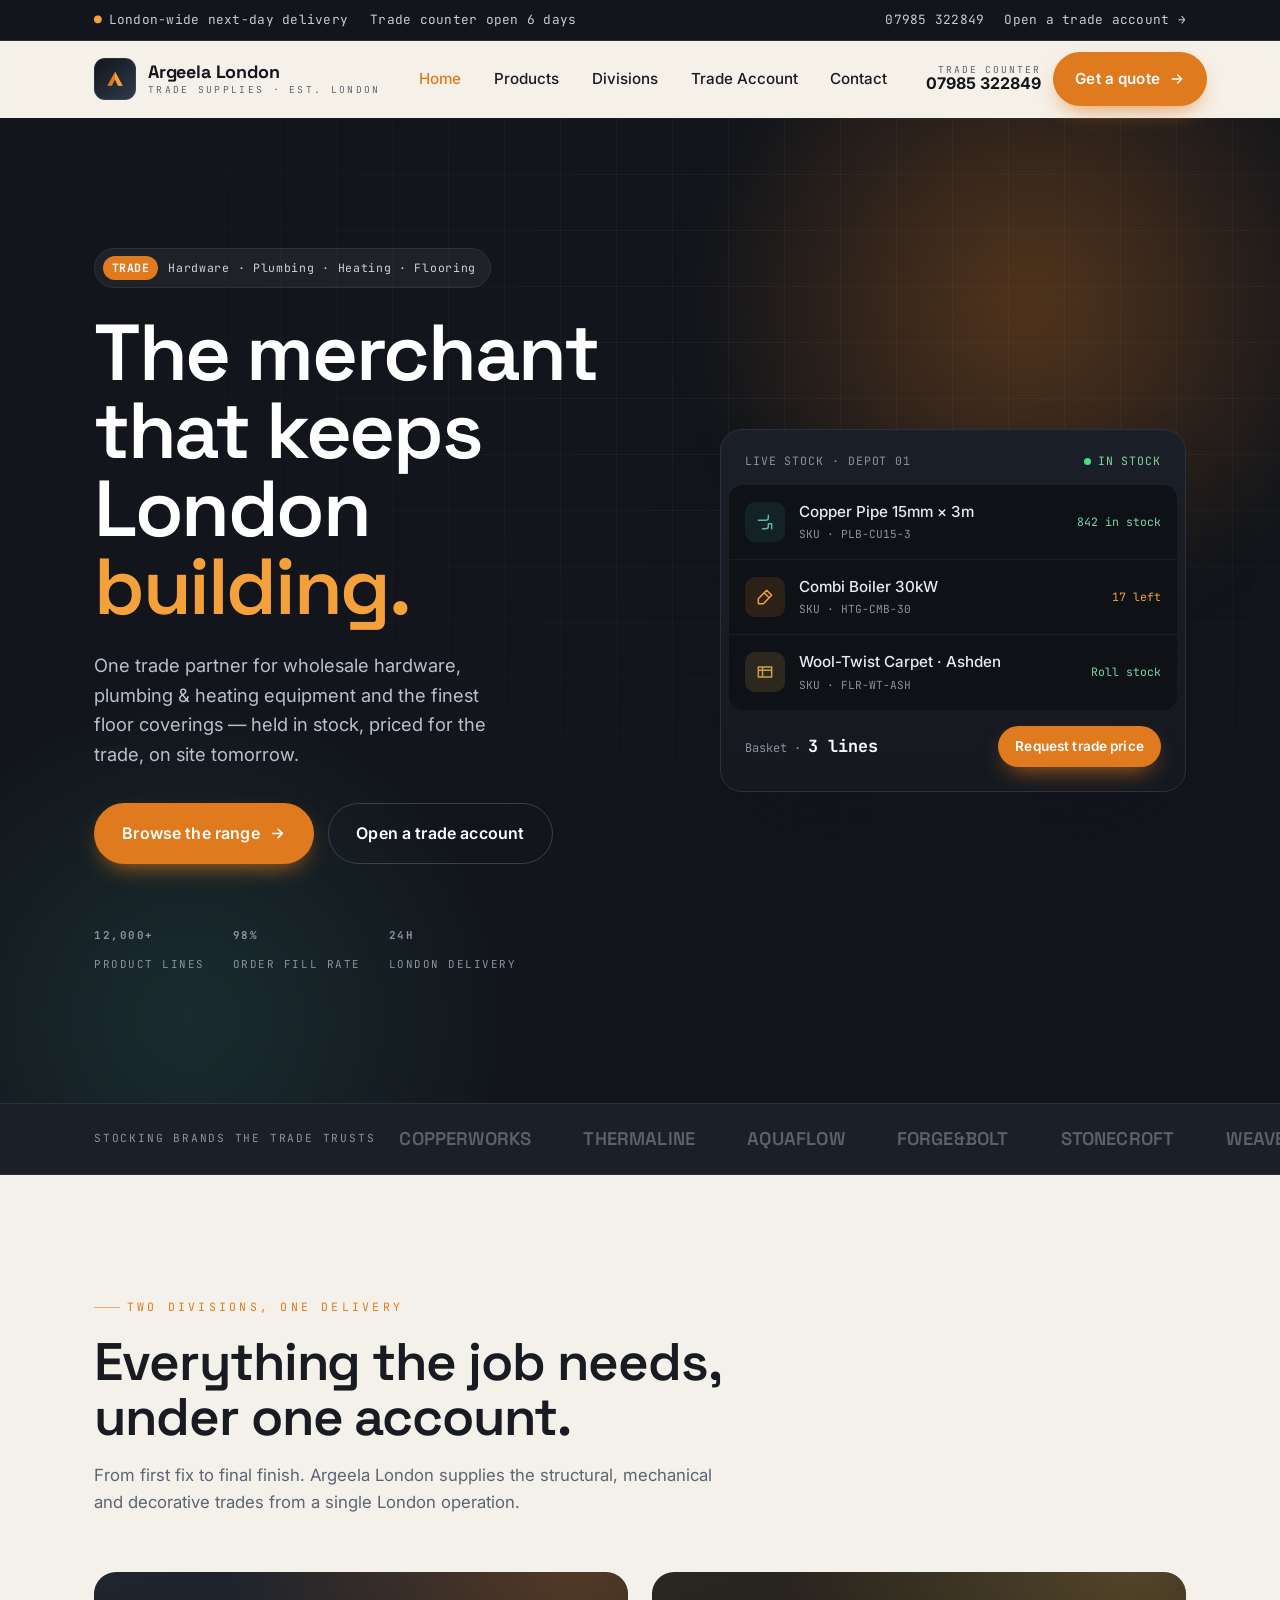
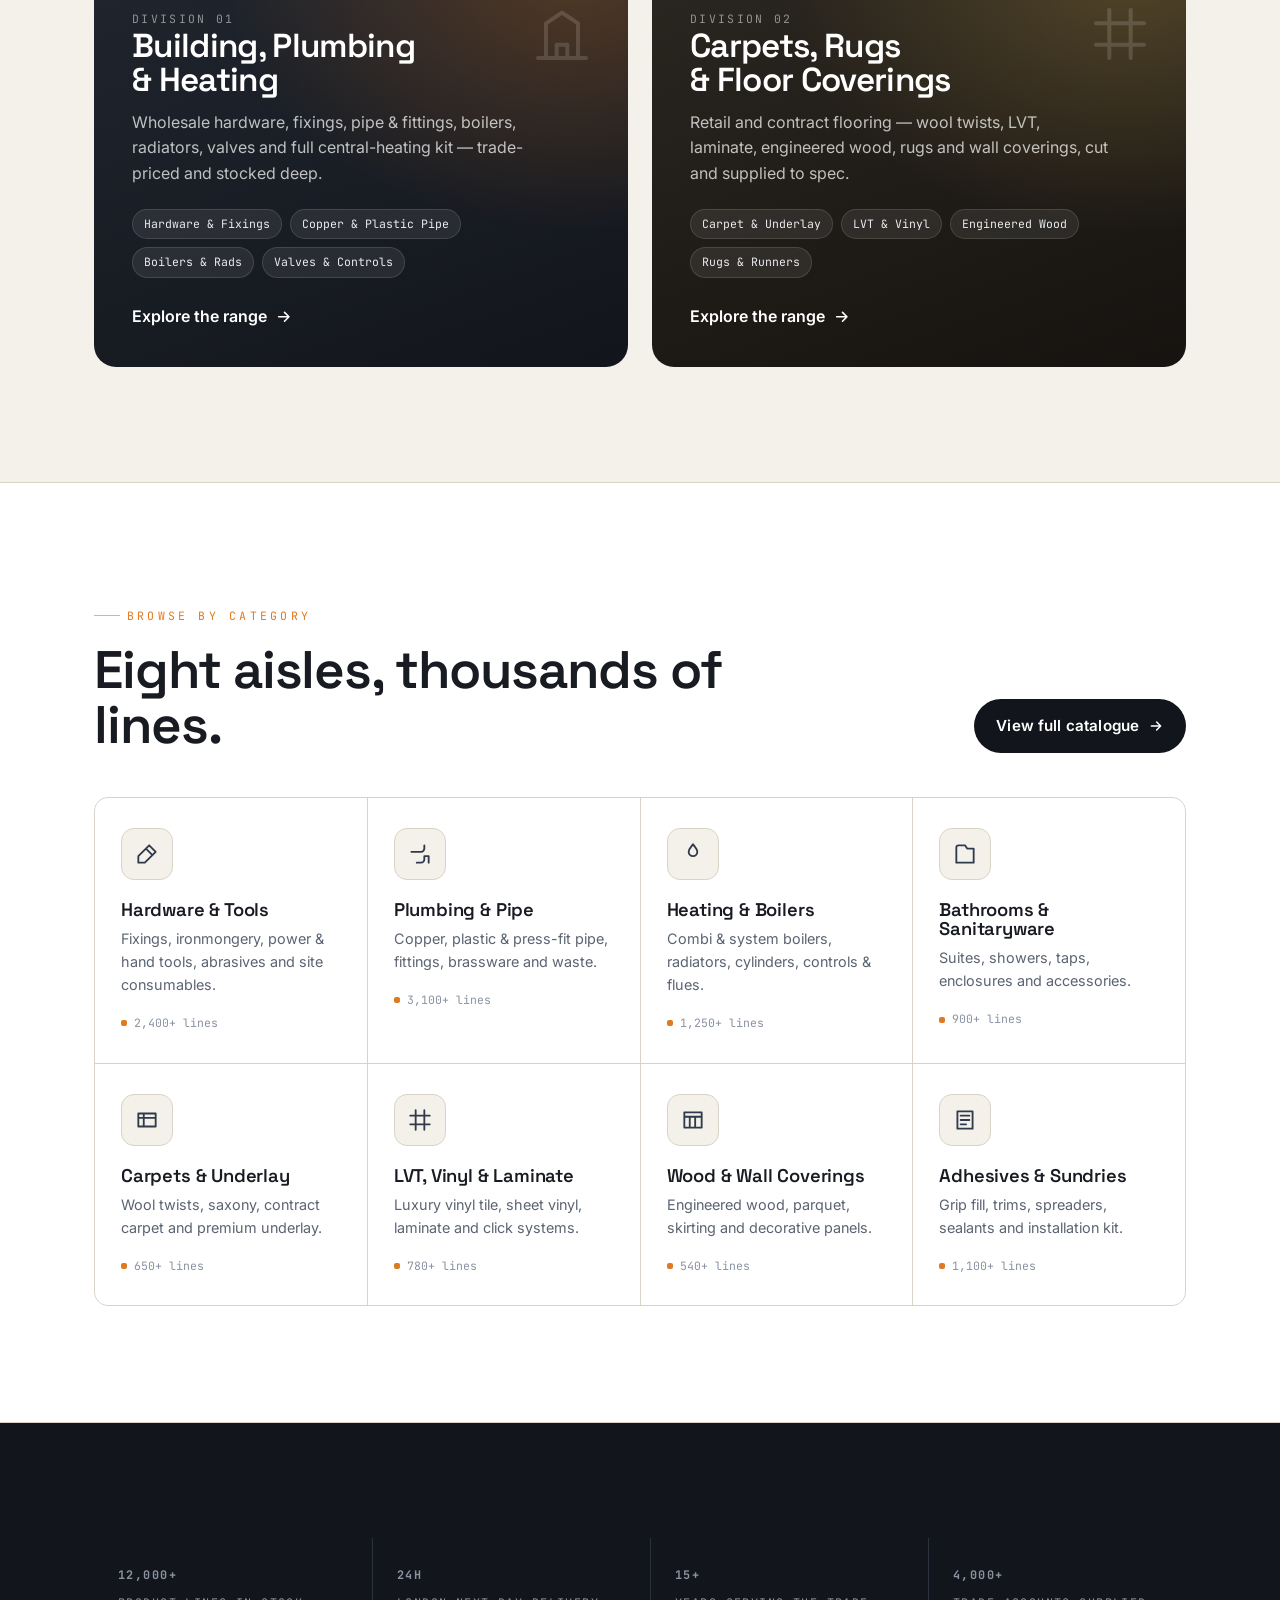
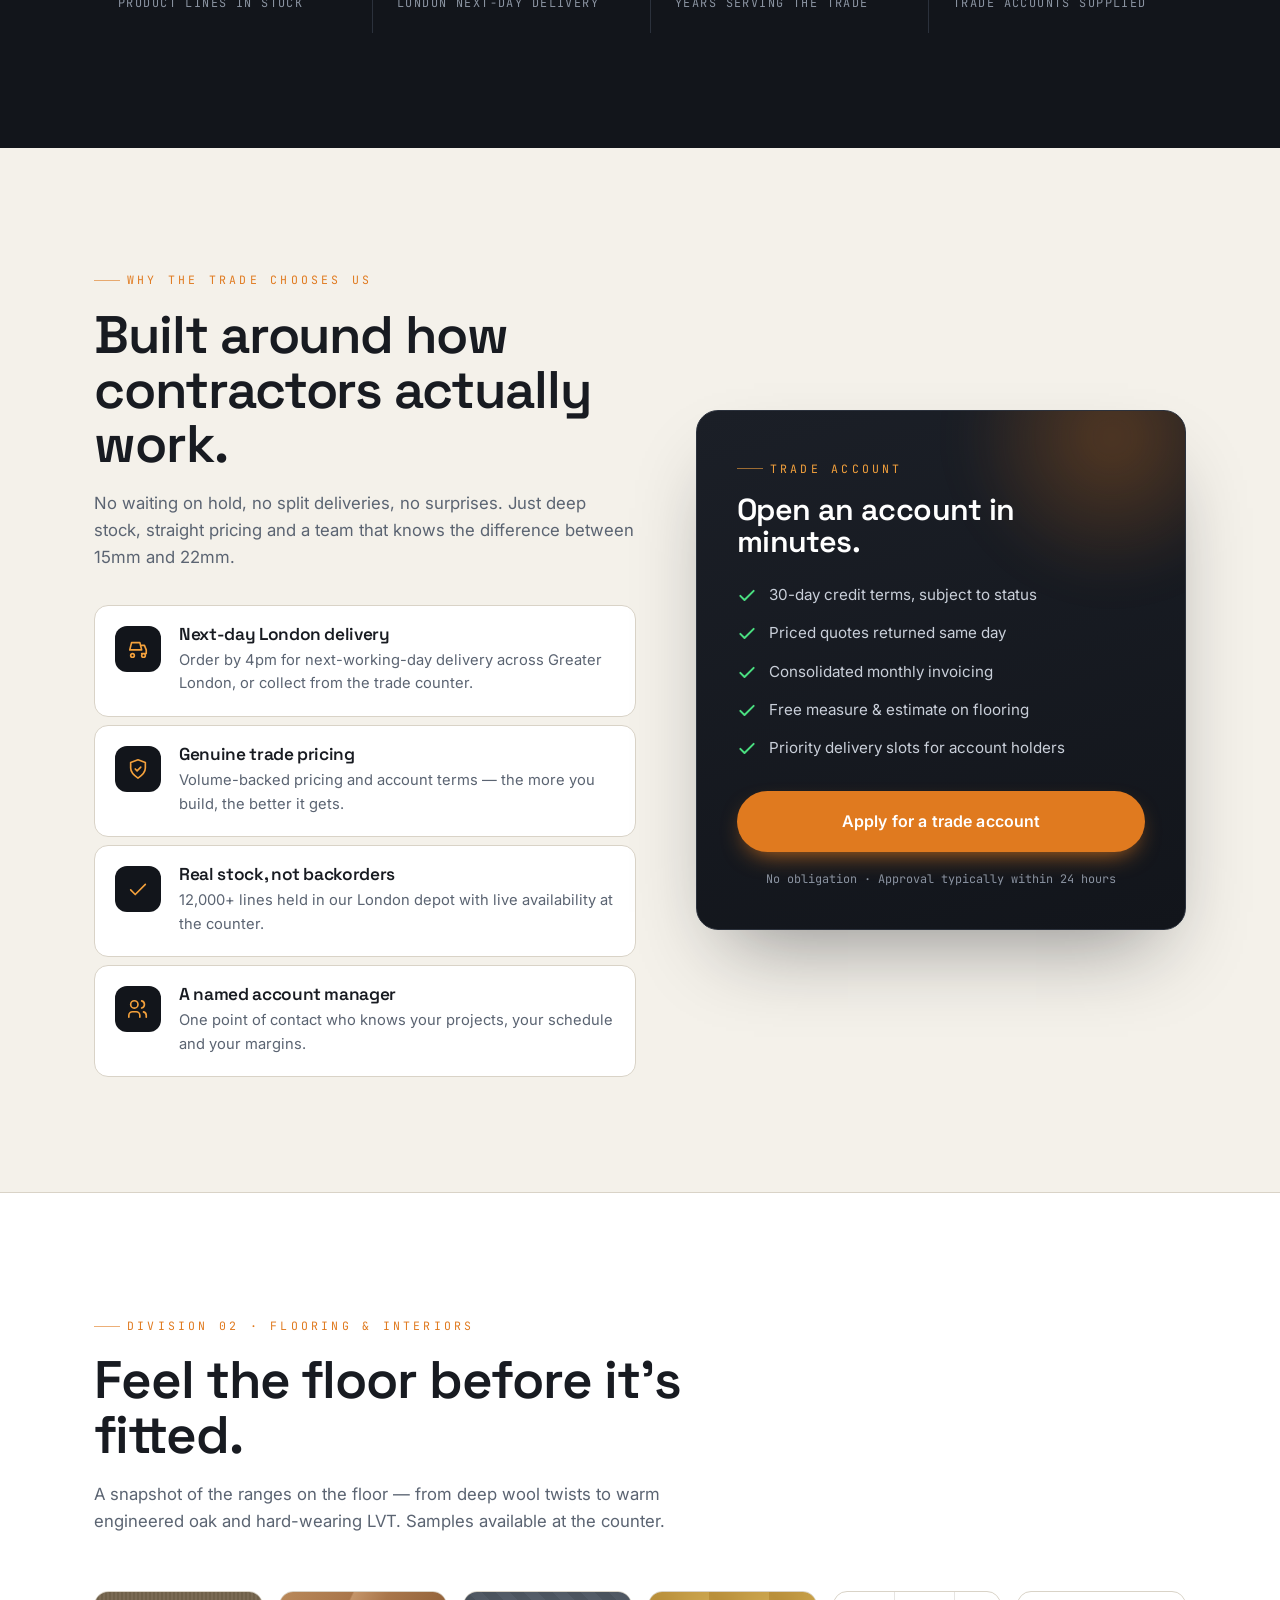
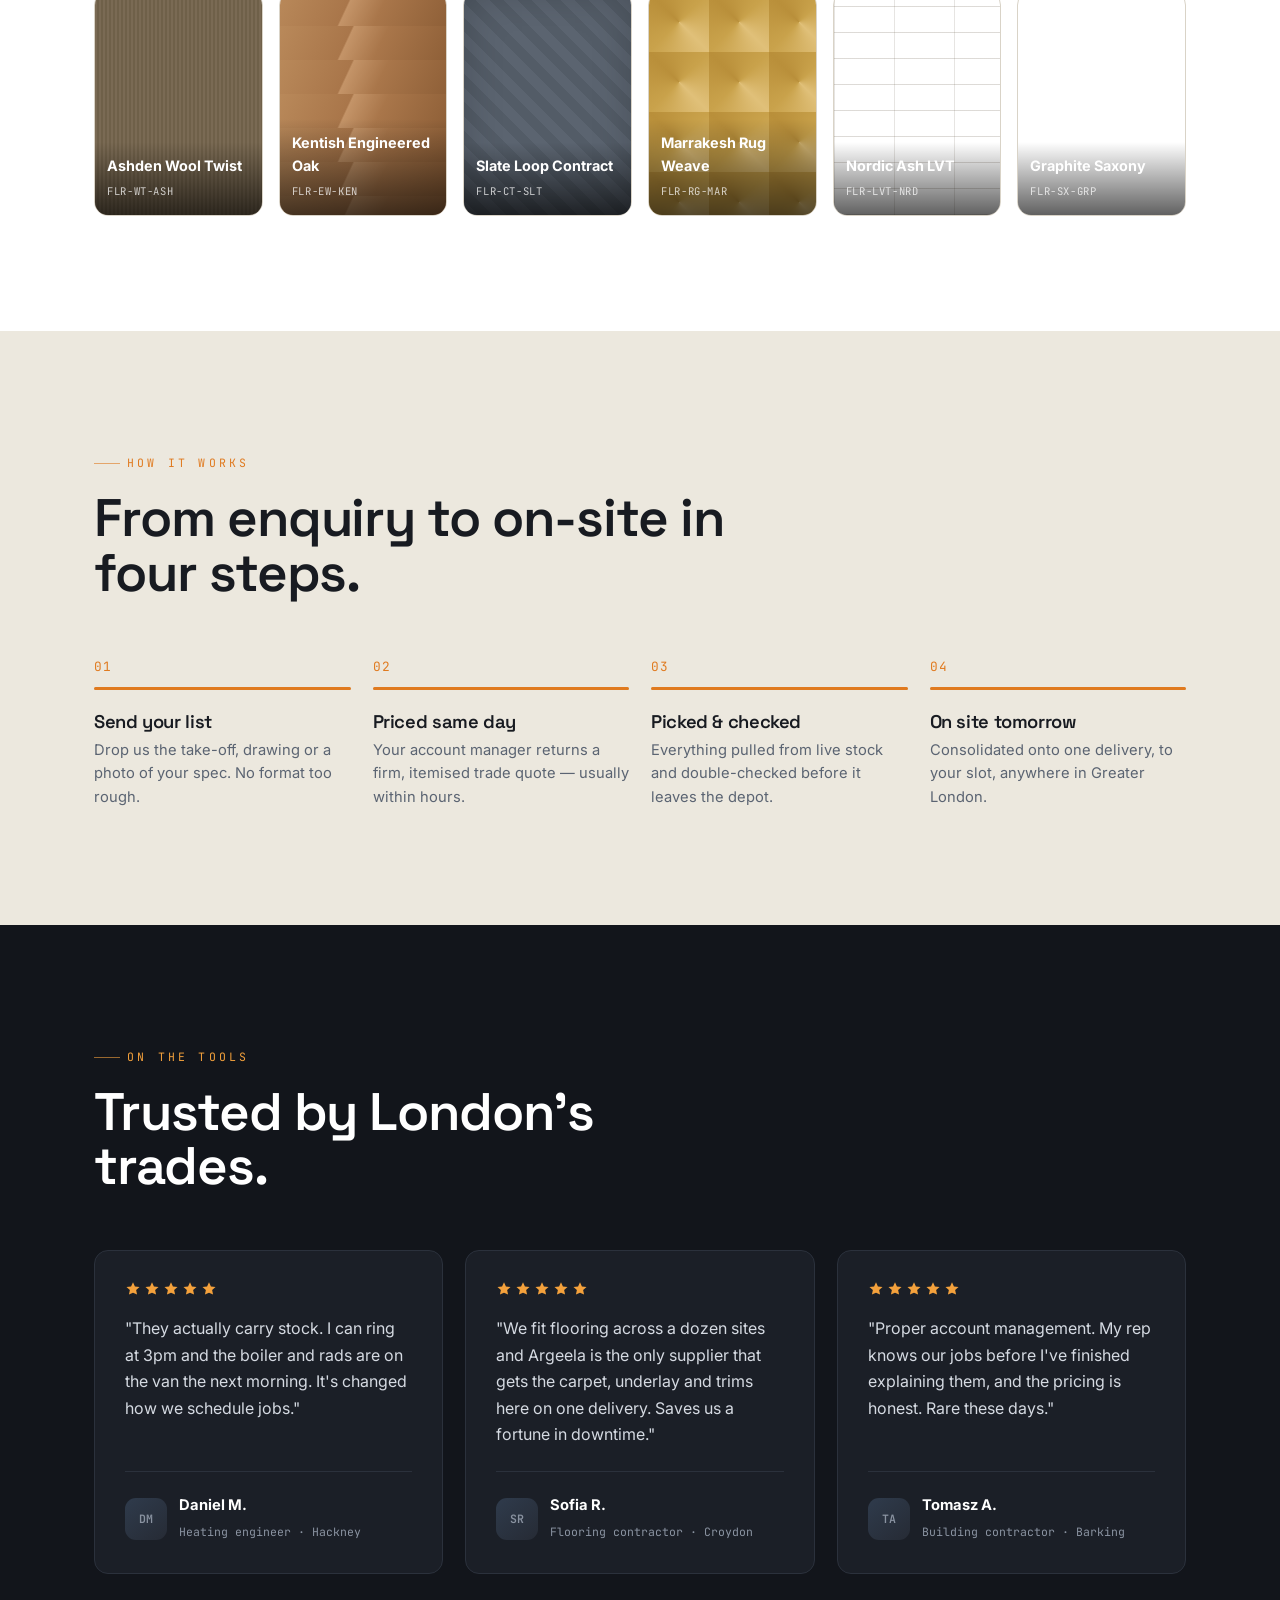
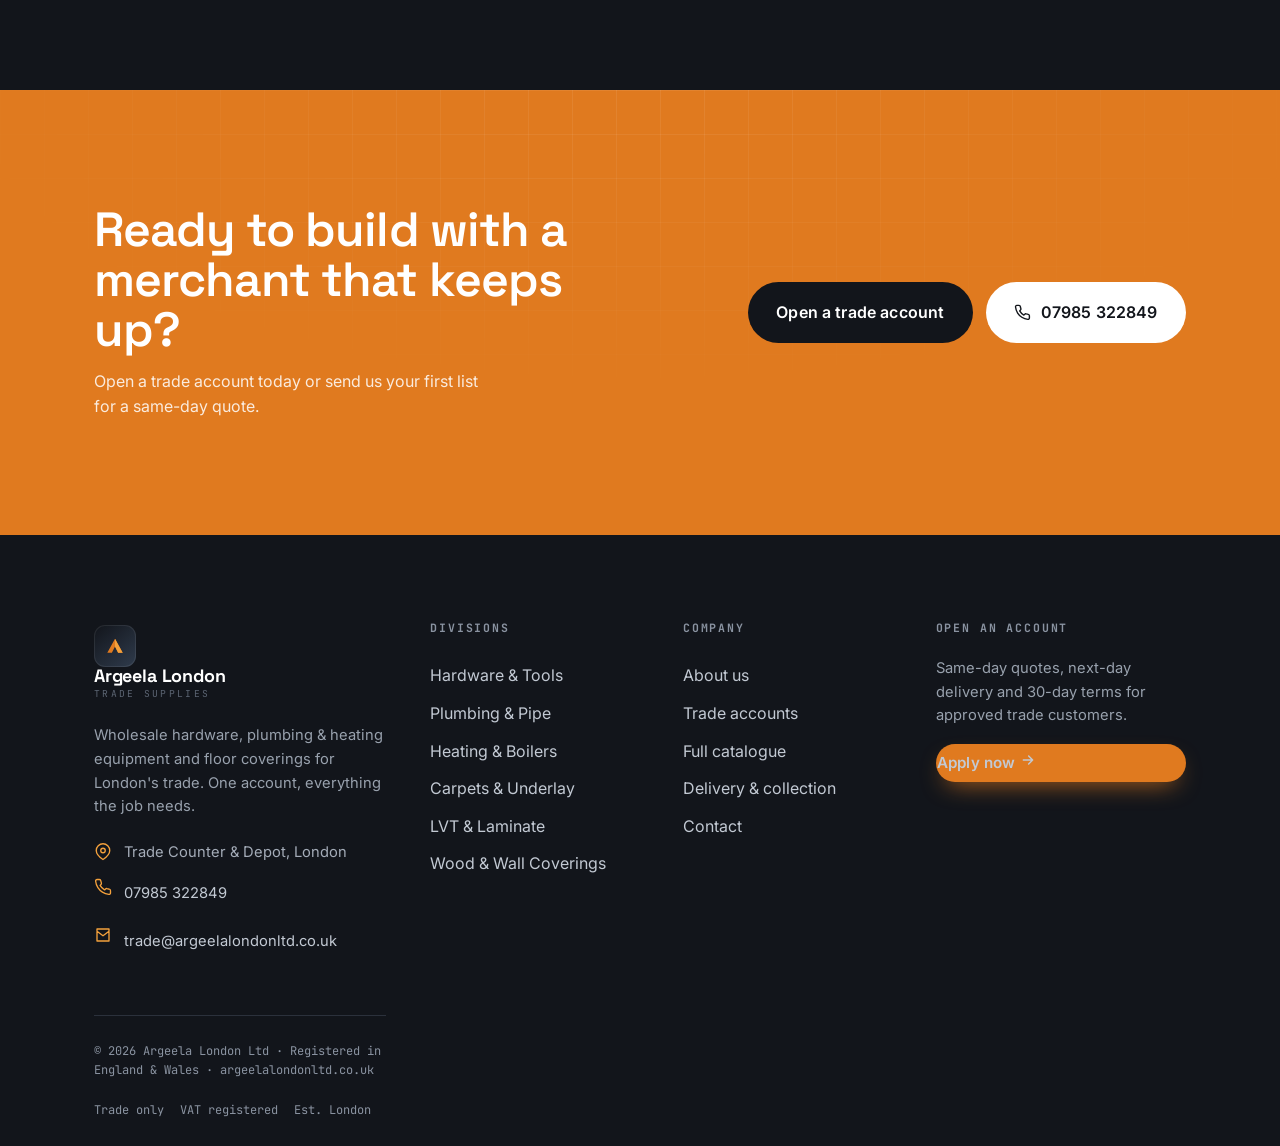
==== commit ff250f2f: "Update contact number to 07985 322849 Co-Authored-By: Claude Opus 4.8 <noreply@anthropic.com>" ====
--- a/index.html
+++ b/index.html
@@ -22,7 +22,7 @@
       <span>Trade counter open 6 days</span>
     </div>
     <div class="tb-right">
-      <a href="tel:+442080000000">020 8000 0000</a>
+      <a href="tel:+447985322849">07985 322849</a>
       <a href="contact.html">Open a trade account →</a>
     </div>
   </div>
@@ -45,7 +45,7 @@
       <a href="contact.html">Contact</a>
     </nav>
     <div class="nav-cta">
-      <div class="nav-tel"><span>Trade counter</span><b>020 8000 0000</b></div>
+      <div class="nav-tel"><span>Trade counter</span><b>07985 322849</b></div>
       <a href="contact.html" class="btn btn-primary">Get a quote
         <svg viewBox="0 0 24 24" fill="none" stroke="currentColor" stroke-width="2.2"><path d="M5 12h14M13 6l6 6-6 6" stroke-linecap="round" stroke-linejoin="round"/></svg>
       </a>
@@ -67,7 +67,7 @@
   <a href="index.html#divisions">Divisions</a>
   <a href="index.html#trade">Trade Account</a>
   <a href="contact.html">Contact</a>
-  <div class="mn-foot">020 8000 0000 · trade@argeelalondonltd.co.uk</div>
+  <div class="mn-foot">07985 322849 · trade@argeelalondonltd.co.uk</div>
 </div>
 
 <!-- ============ HERO ============ -->
@@ -425,9 +425,9 @@
     </div>
     <div class="cta-actions" data-reveal data-reveal-delay="2">
       <a href="contact.html" class="btn btn-dark btn-lg">Open a trade account</a>
-      <a href="tel:+442080000000" class="btn btn-light btn-lg">
+      <a href="tel:+447985322849" class="btn btn-light btn-lg">
         <svg viewBox="0 0 24 24" fill="none" stroke="currentColor" stroke-width="2"><path d="M22 16.9v3a2 2 0 0 1-2.2 2 19.8 19.8 0 0 1-8.6-3 19.5 19.5 0 0 1-6-6 19.8 19.8 0 0 1-3-8.6A2 2 0 0 1 4.1 2h3a2 2 0 0 1 2 1.7c.1 1 .4 1.9.7 2.8a2 2 0 0 1-.5 2.1L8.1 9.9a16 16 0 0 0 6 6l1.3-1.3a2 2 0 0 1 2.1-.4c.9.3 1.8.6 2.8.7a2 2 0 0 1 1.7 2z" stroke-linecap="round" stroke-linejoin="round"/></svg>
-        020 8000 0000</a>
+        07985 322849</a>
     </div>
   </div>
 </section>
@@ -443,7 +443,7 @@
       <p class="f-about">Wholesale hardware, plumbing &amp; heating equipment and floor coverings for London's trade. One account, everything the job needs.</p>
       <div class="f-contact">
         <div><svg viewBox="0 0 24 24" fill="none" stroke="currentColor" stroke-width="1.8"><path d="M21 10c0 6-9 12-9 12s-9-6-9-12a9 9 0 0 1 18 0Z"/><circle cx="12" cy="10" r="3"/></svg><span>Trade Counter &amp; Depot, London</span></div>
-        <div><svg viewBox="0 0 24 24" fill="none" stroke="currentColor" stroke-width="1.8"><path d="M22 16.9v3a2 2 0 0 1-2.2 2 19.8 19.8 0 0 1-8.6-3 19.5 19.5 0 0 1-6-6 19.8 19.8 0 0 1-3-8.6A2 2 0 0 1 4.1 2h3a2 2 0 0 1 2 1.7c.1 1 .4 1.9.7 2.8a2 2 0 0 1-.5 2.1L8.1 9.9a16 16 0 0 0 6 6l1.3-1.3a2 2 0 0 1 2.1-.4c.9.3 1.8.6 2.8.7a2 2 0 0 1 1.7 2z" stroke-linecap="round" stroke-linejoin="round"/></svg><a href="tel:+442080000000">020 8000 0000</a></div>
+        <div><svg viewBox="0 0 24 24" fill="none" stroke="currentColor" stroke-width="1.8"><path d="M22 16.9v3a2 2 0 0 1-2.2 2 19.8 19.8 0 0 1-8.6-3 19.5 19.5 0 0 1-6-6 19.8 19.8 0 0 1-3-8.6A2 2 0 0 1 4.1 2h3a2 2 0 0 1 2 1.7c.1 1 .4 1.9.7 2.8a2 2 0 0 1-.5 2.1L8.1 9.9a16 16 0 0 0 6 6l1.3-1.3a2 2 0 0 1 2.1-.4c.9.3 1.8.6 2.8.7a2 2 0 0 1 1.7 2z" stroke-linecap="round" stroke-linejoin="round"/></svg><a href="tel:+447985322849">07985 322849</a></div>
         <div><svg viewBox="0 0 24 24" fill="none" stroke="currentColor" stroke-width="1.8"><path d="M4 4h16v16H4zM4 7l8 6 8-6" stroke-linecap="round" stroke-linejoin="round"/></svg><a href="mailto:trade@argeelalondonltd.co.uk">trade@argeelalondonltd.co.uk</a></div>
       </div>
     </div>
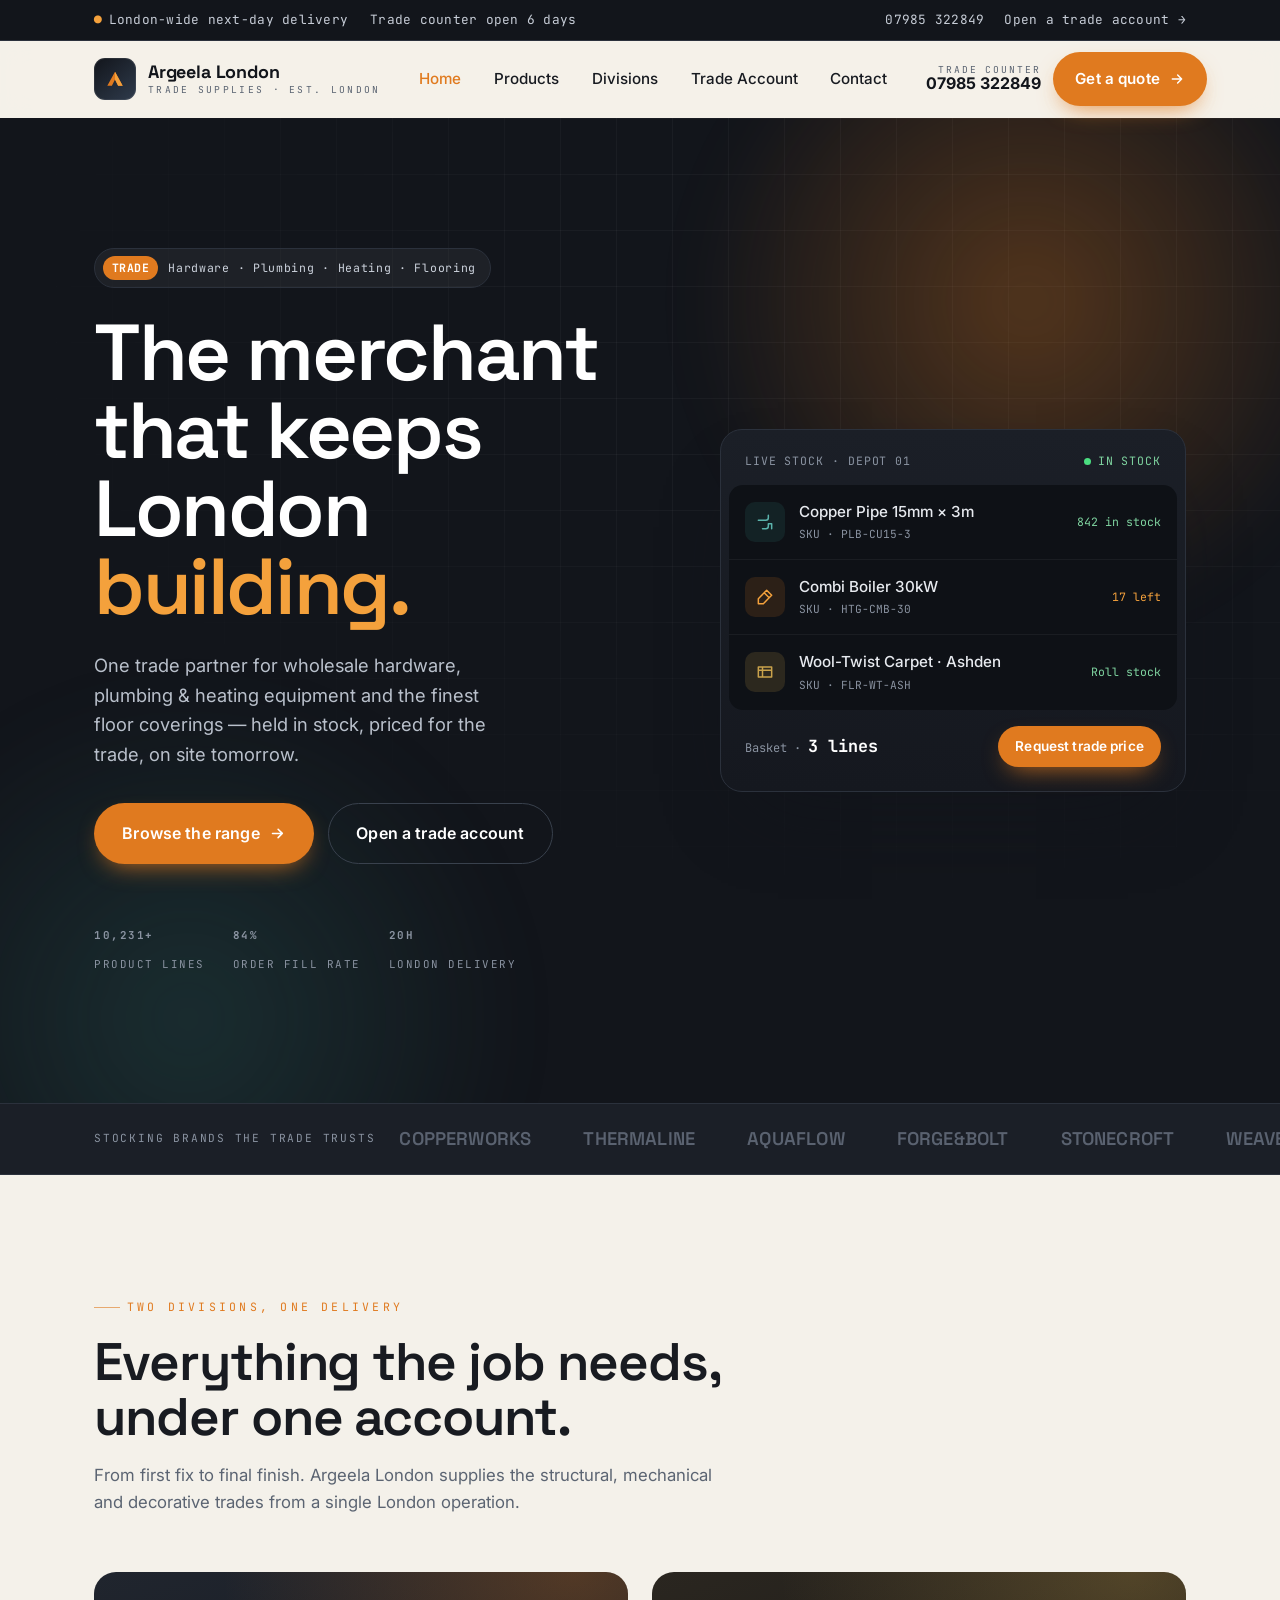
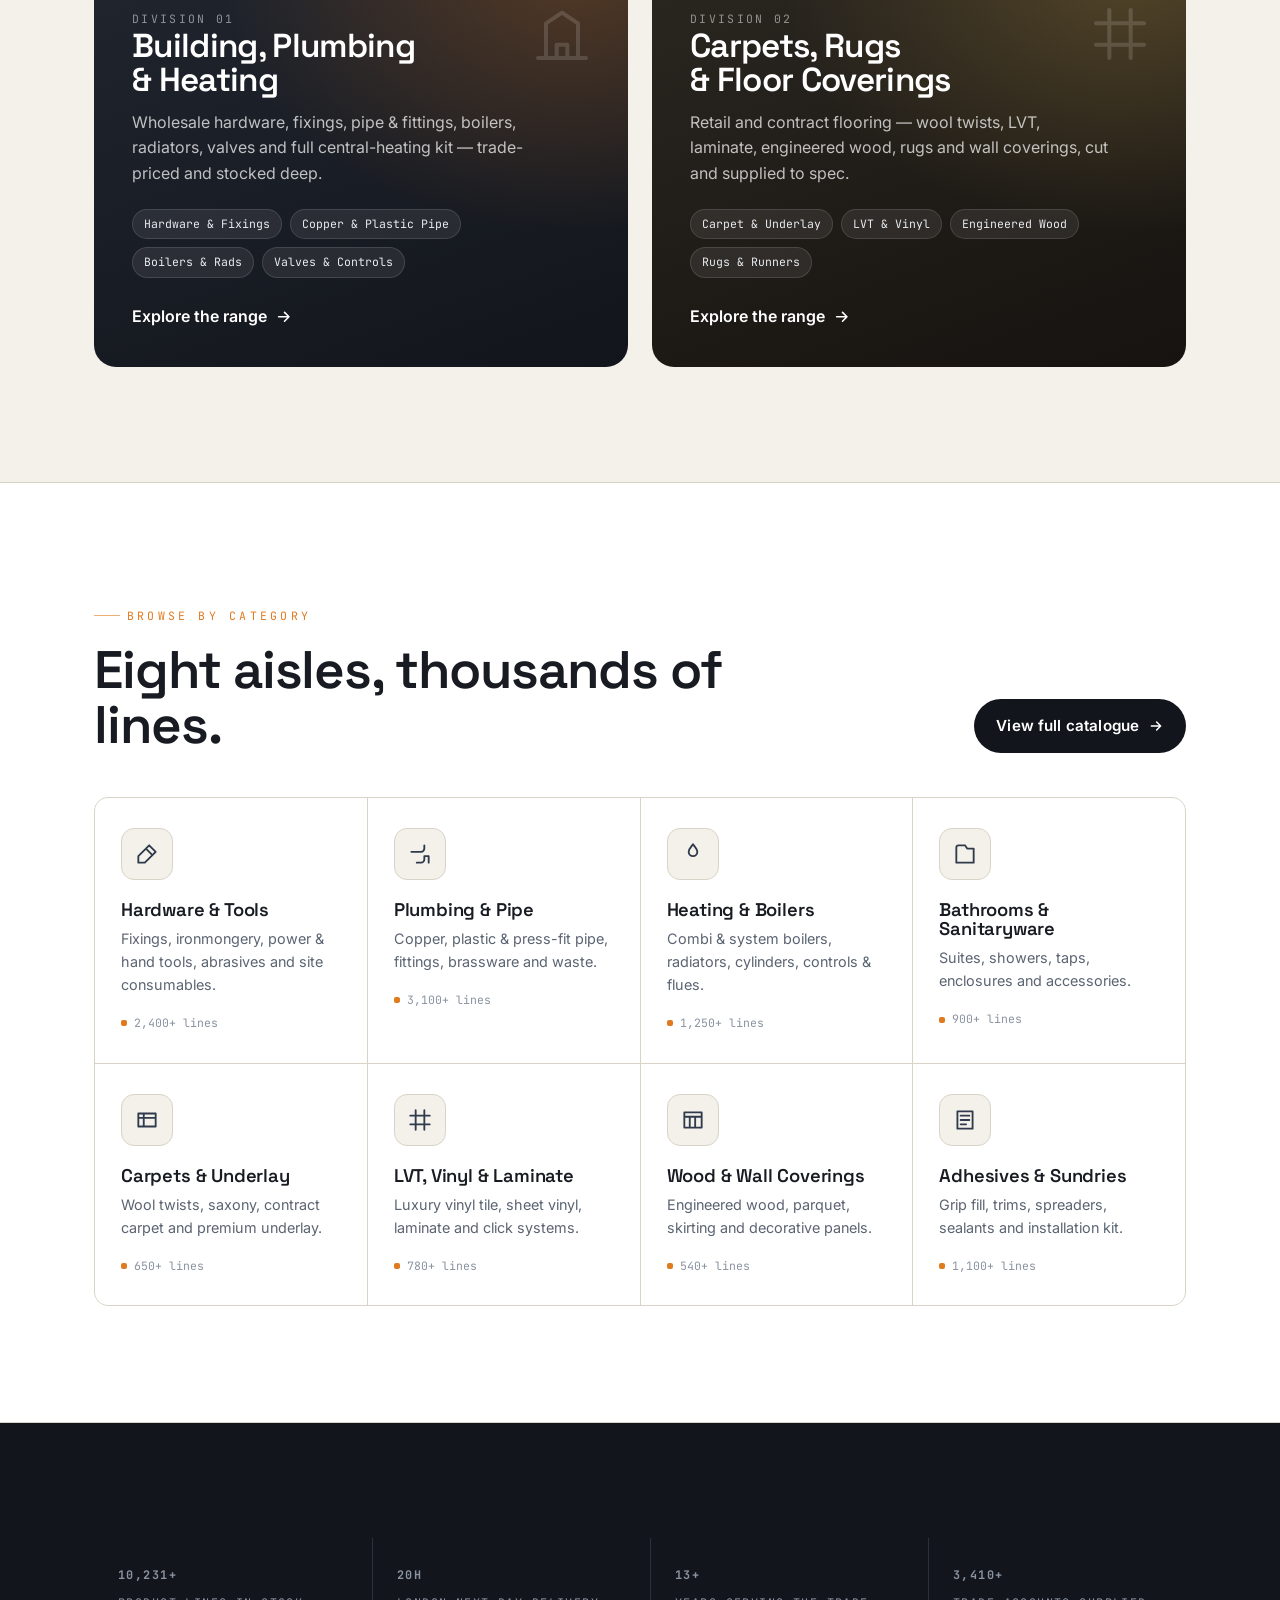
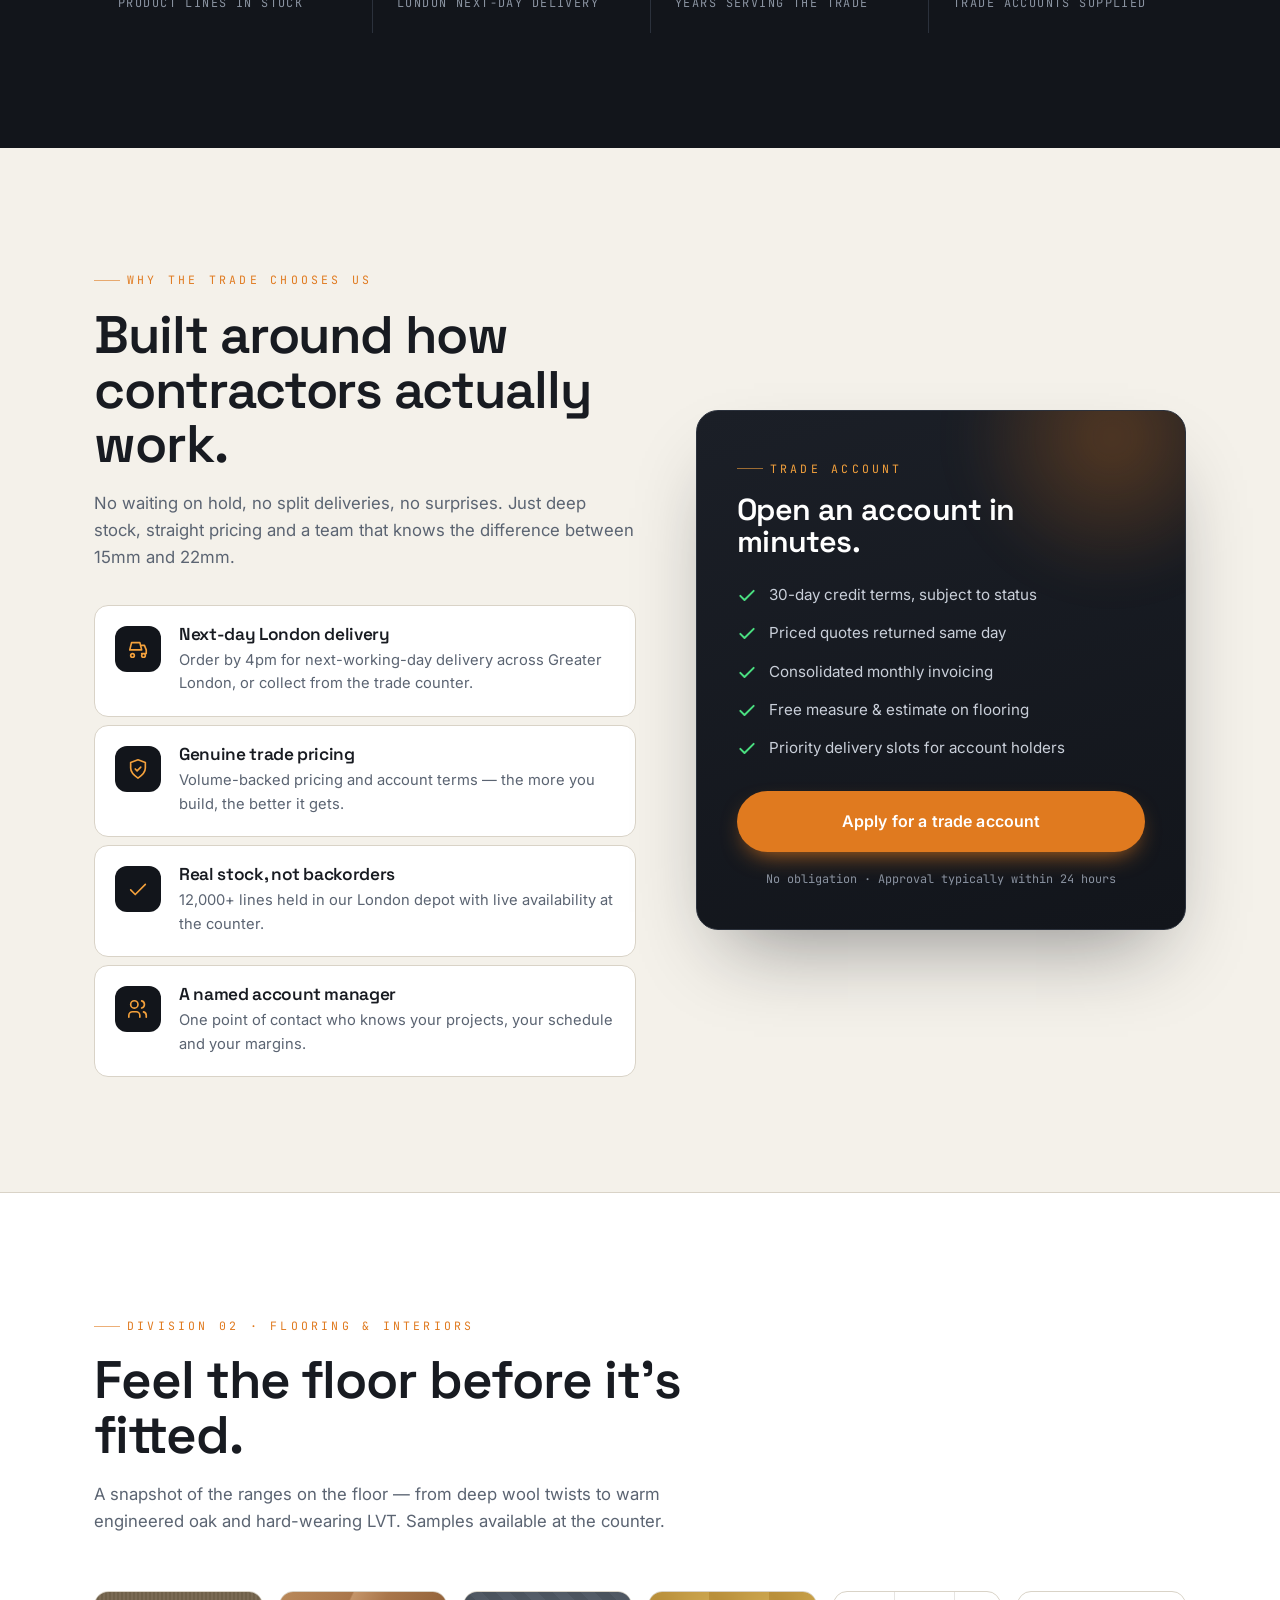
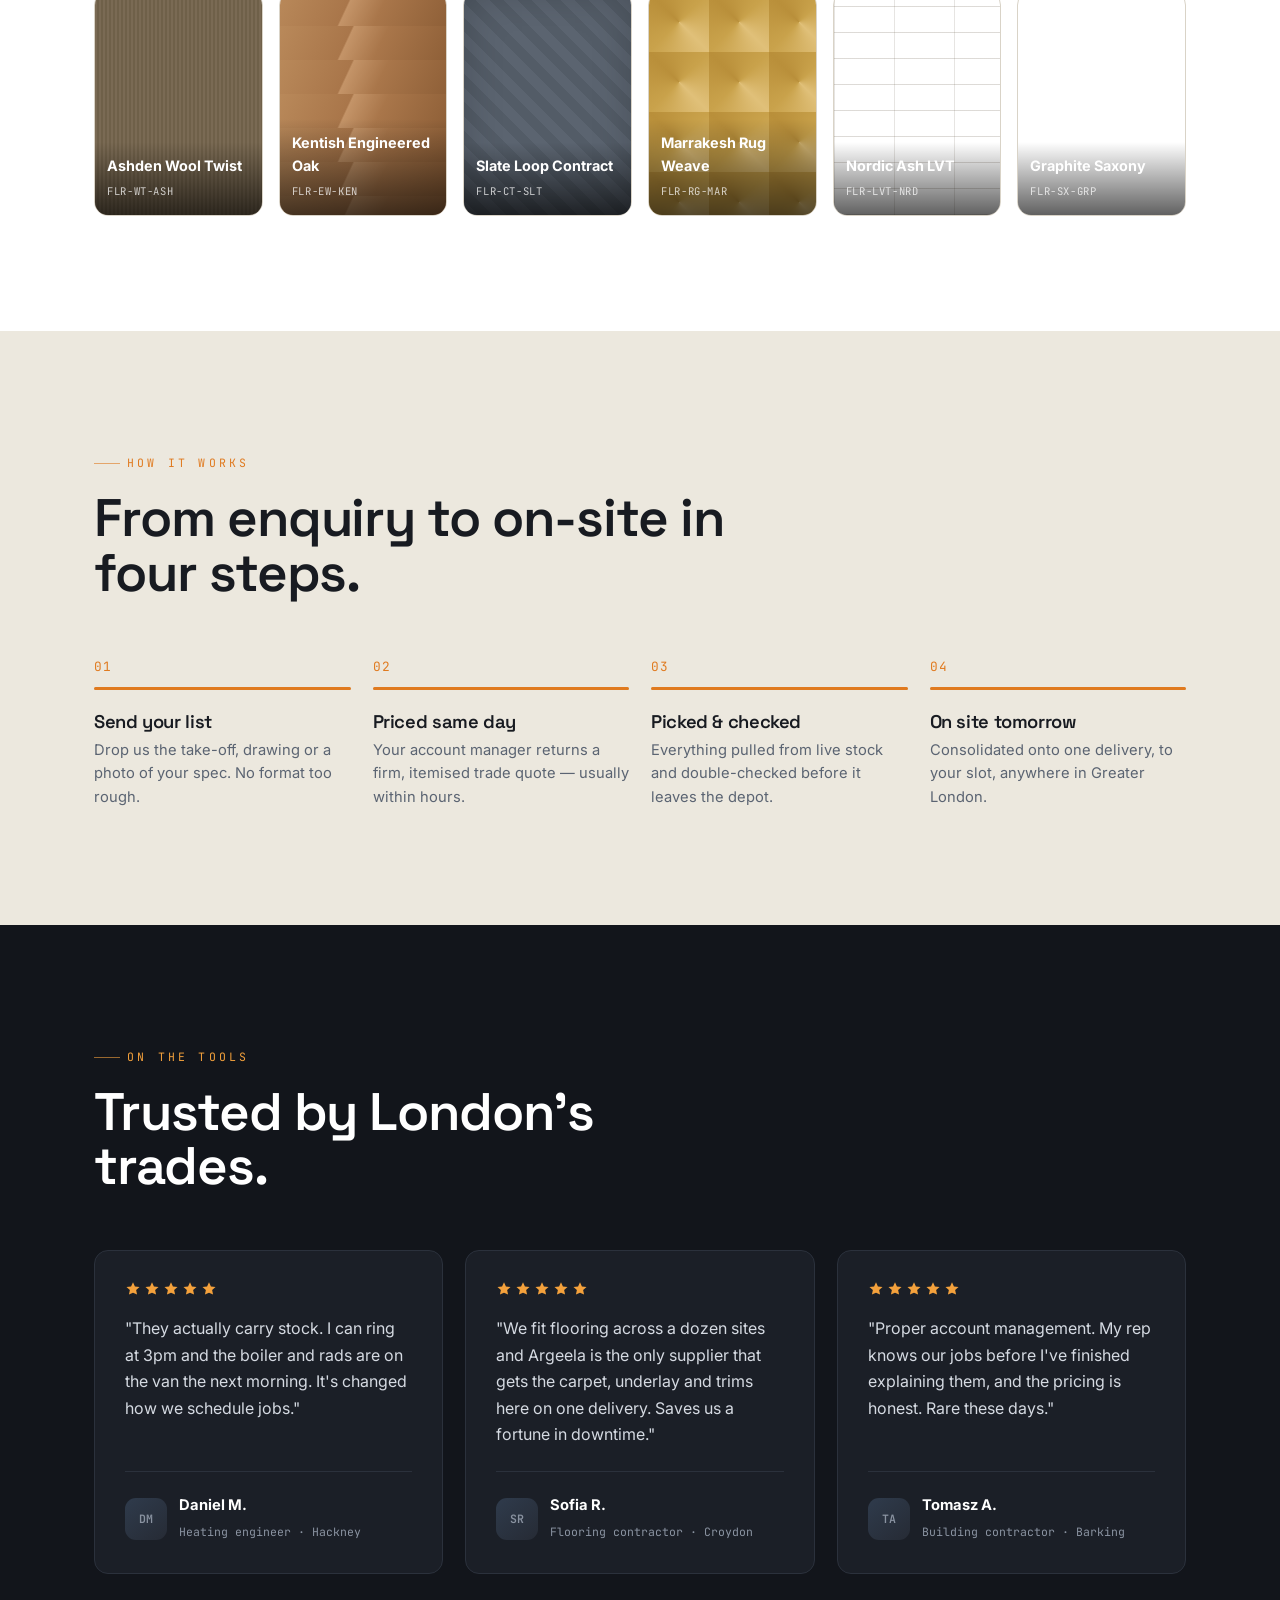
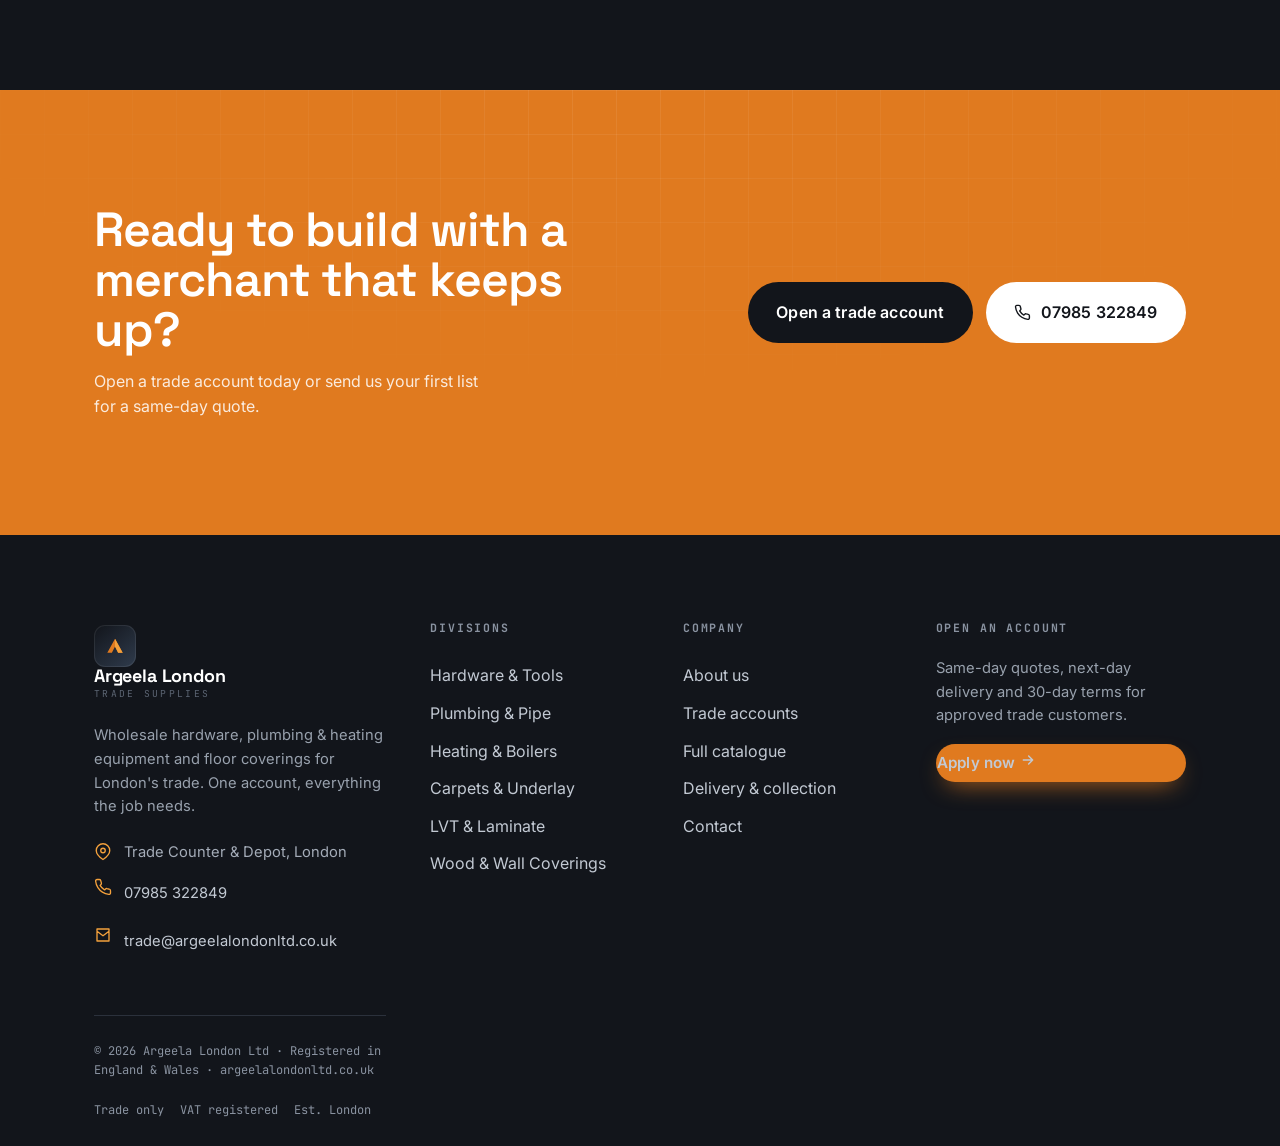
==== commit 412be281: "Activate contact form via Netlify Forms + add netlify.toml - Wire contact form to Netlify Forms (dat" ====
--- a/index.html
+++ b/index.html
@@ -481,6 +481,6 @@
   </div>
 </footer>
 
-<script src="assets/app.js?v=3"></script>
+<script src="assets/app.js?v=4"></script>
 </body>
 </html>
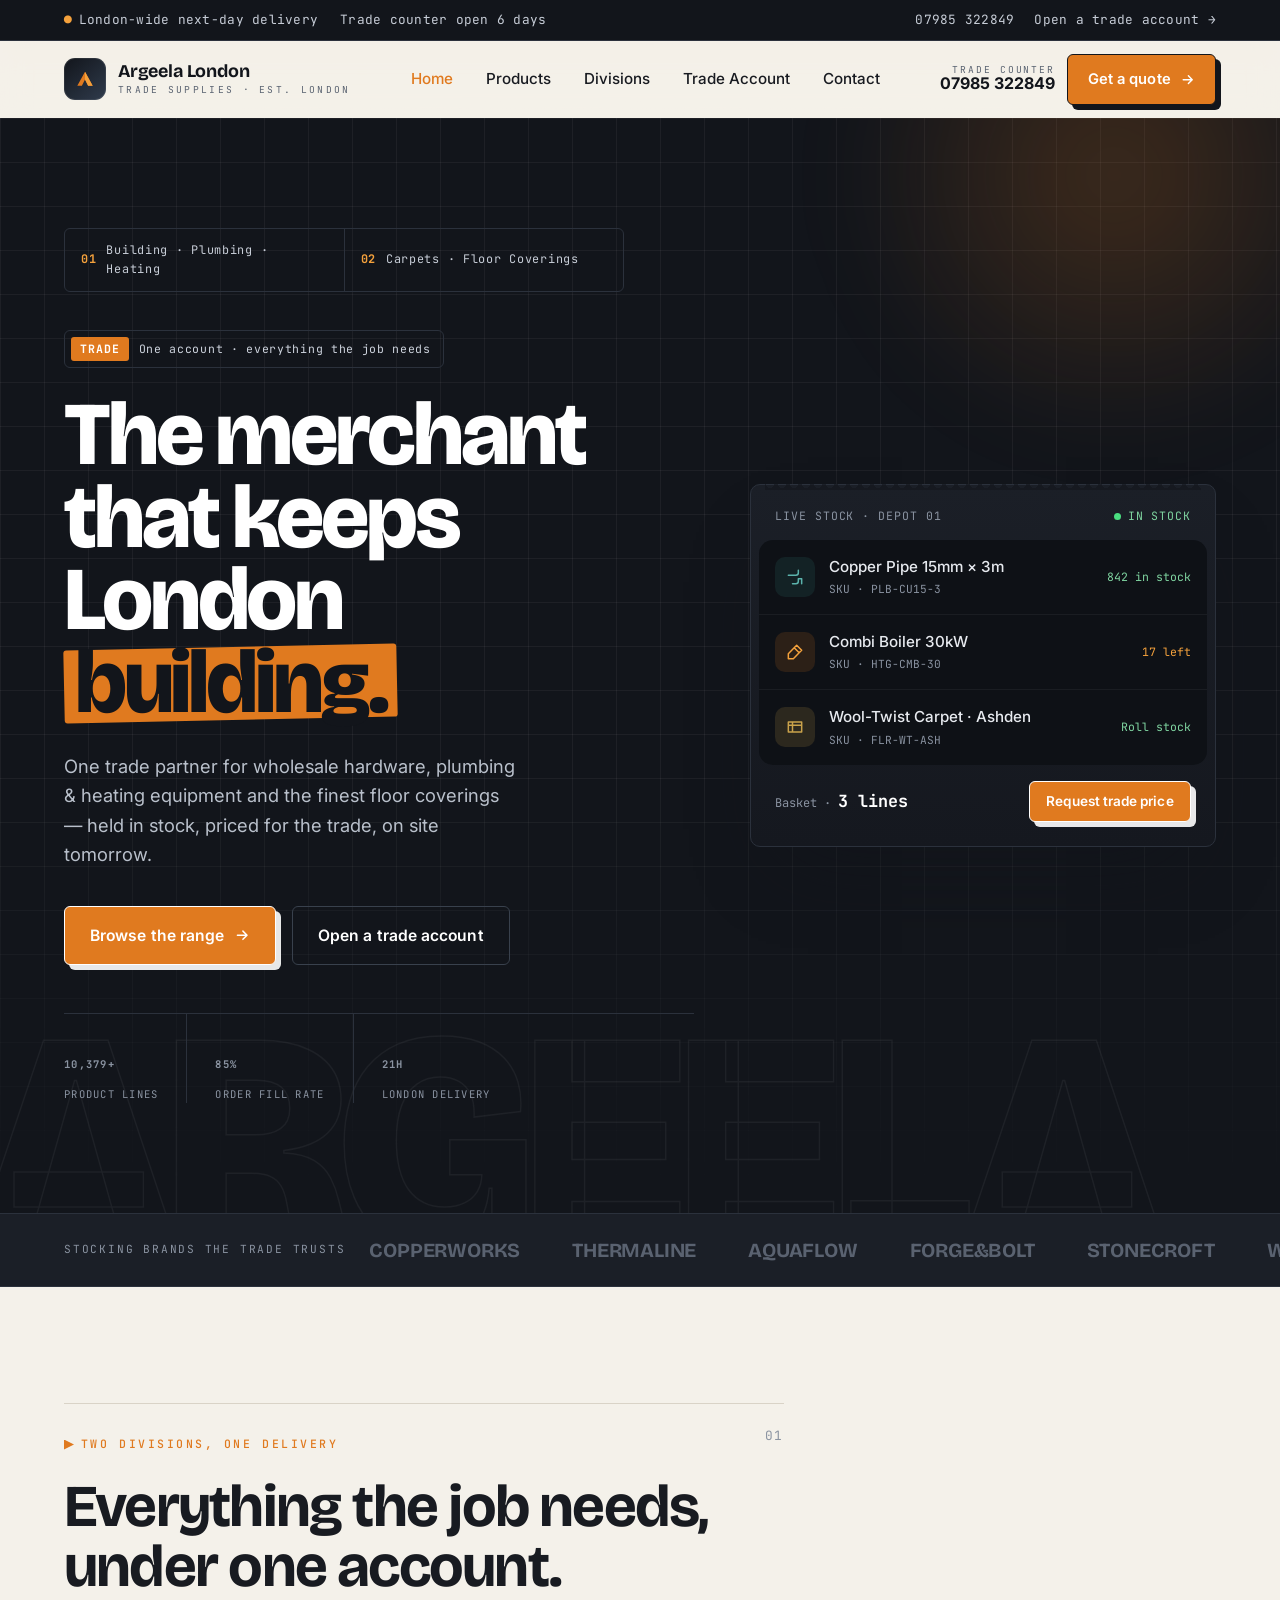
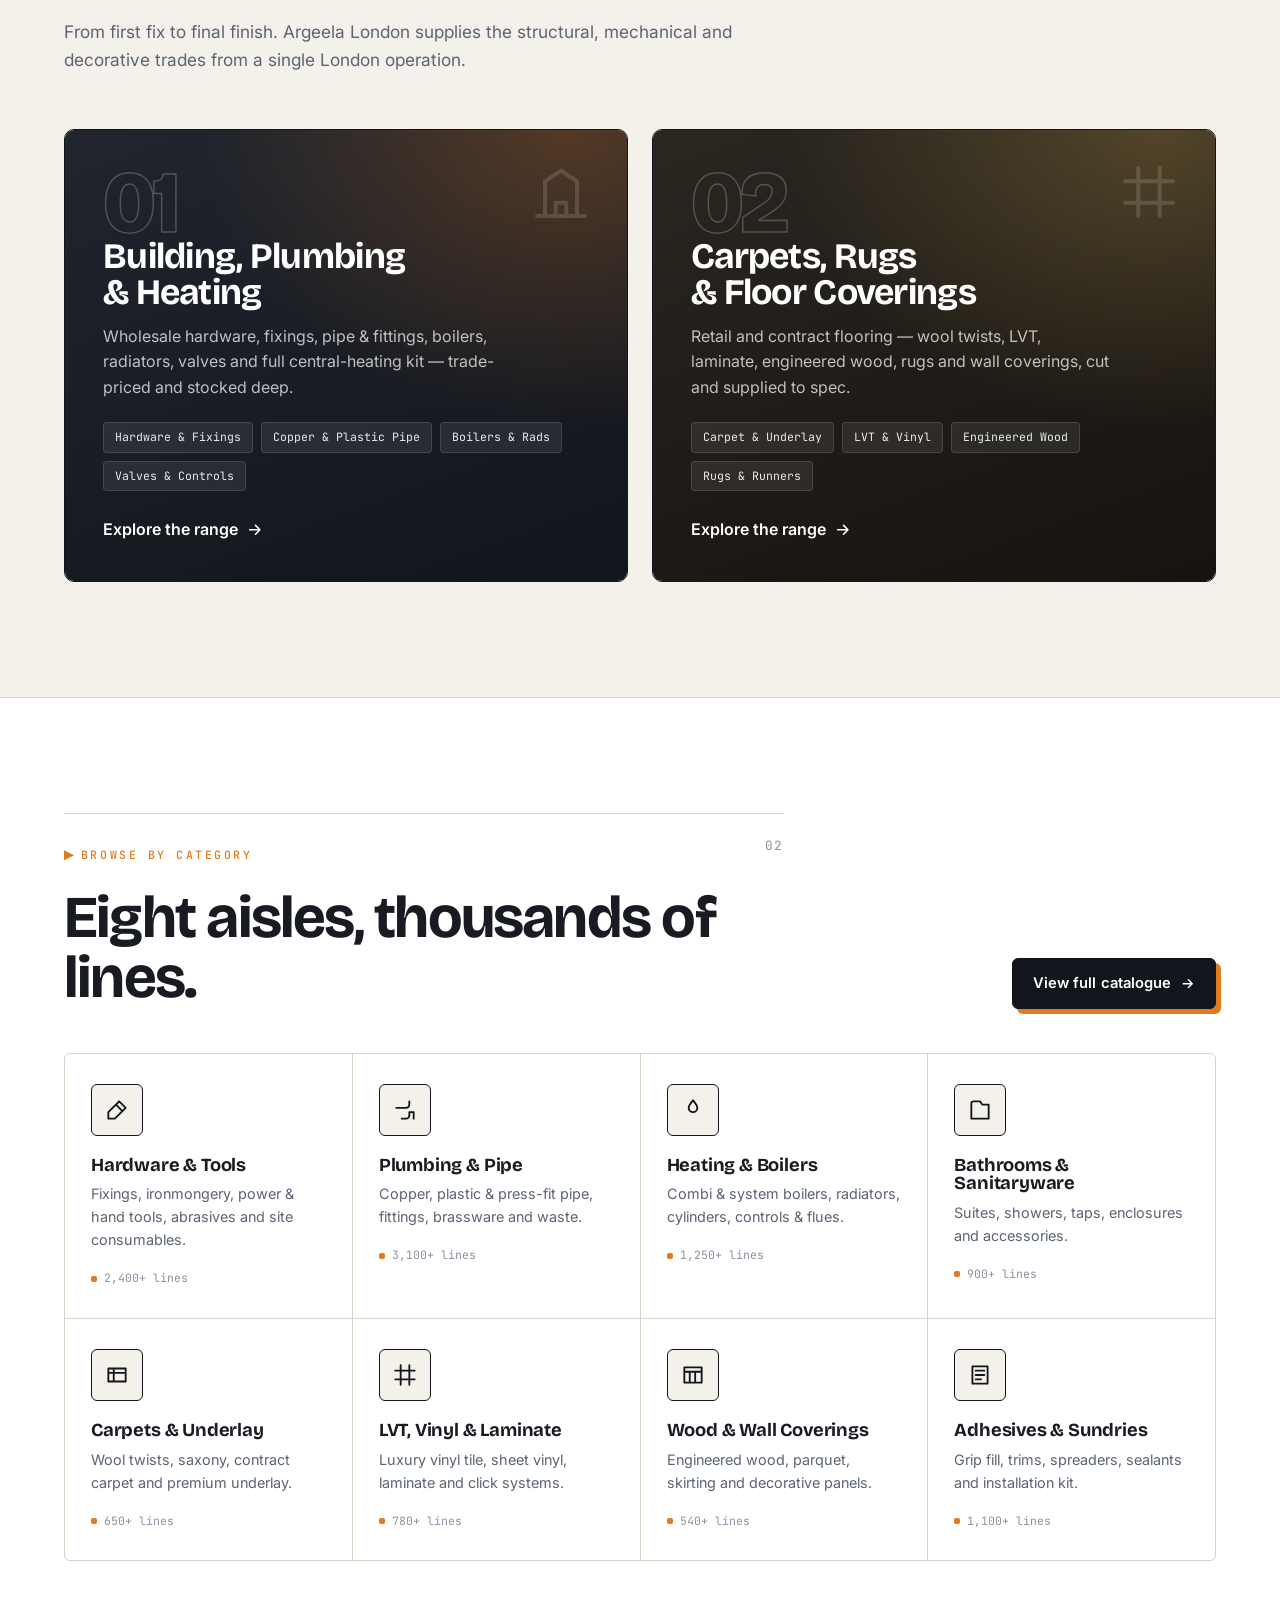
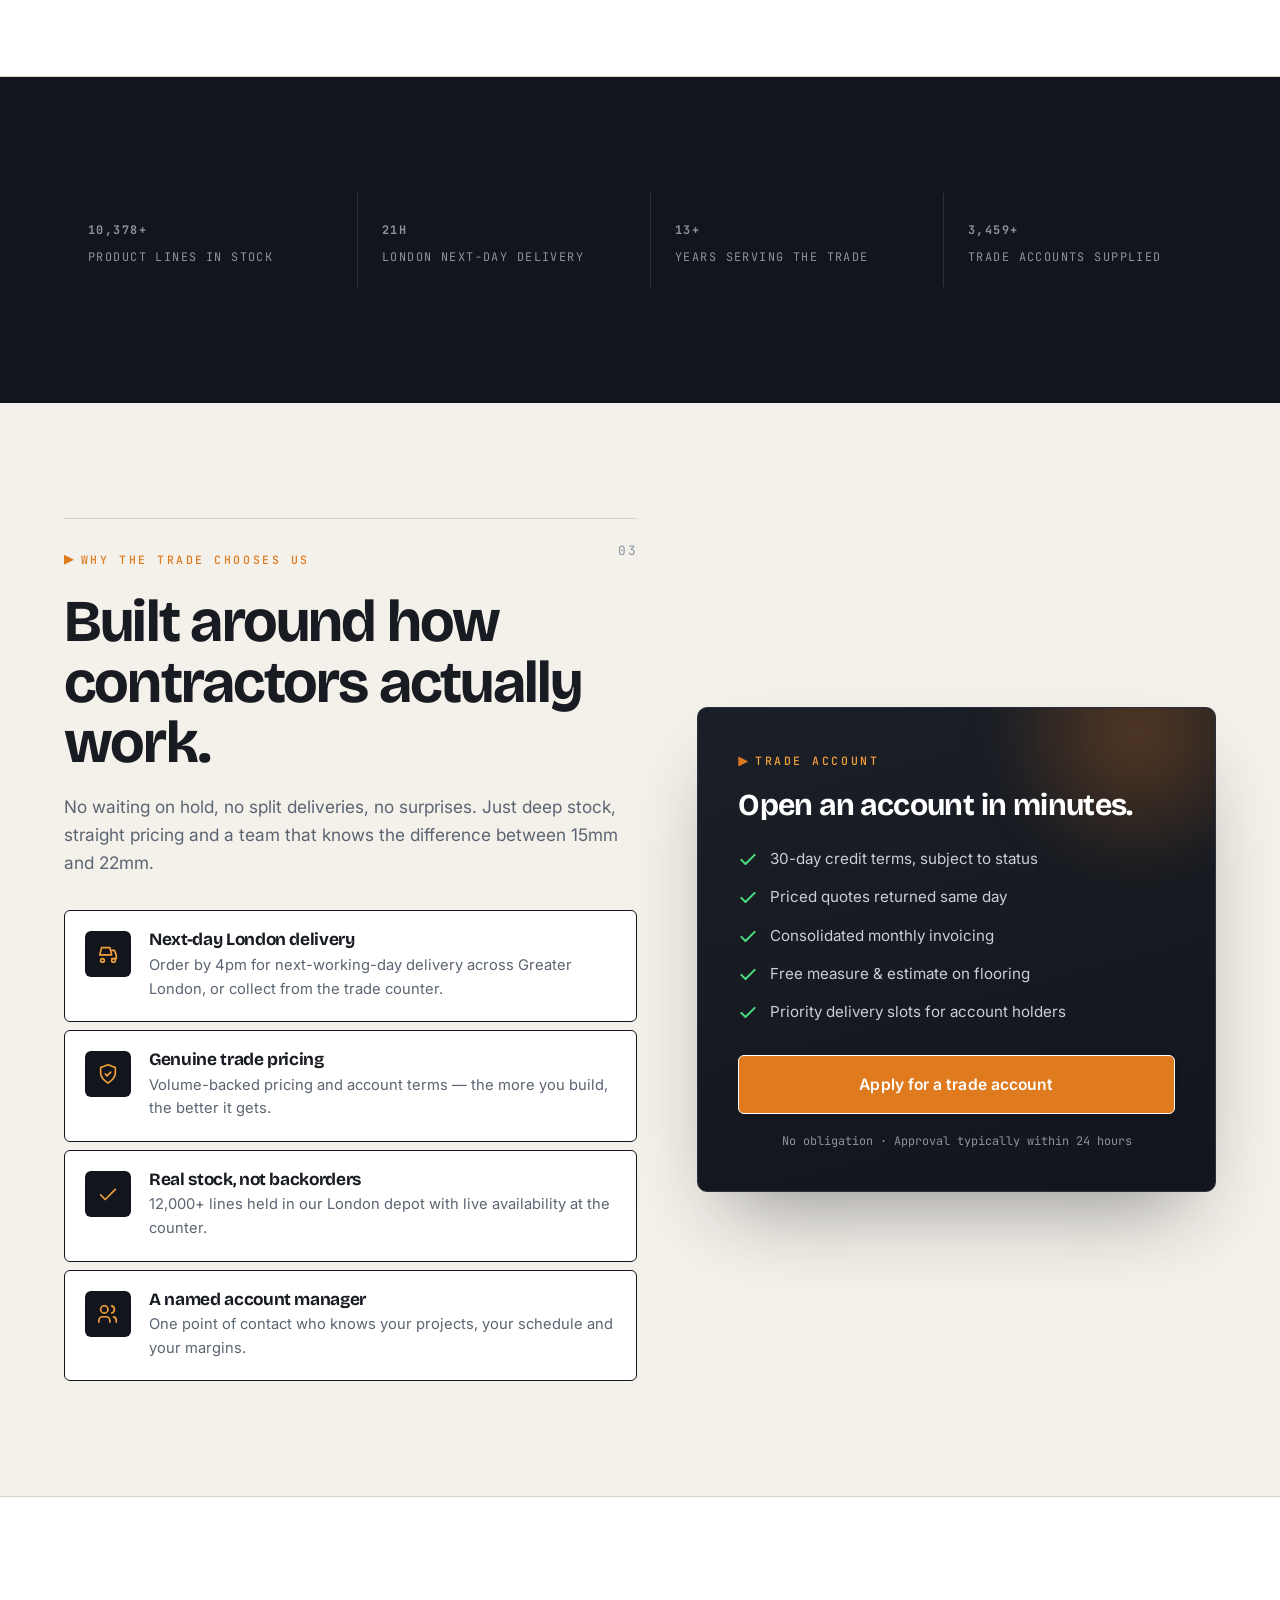
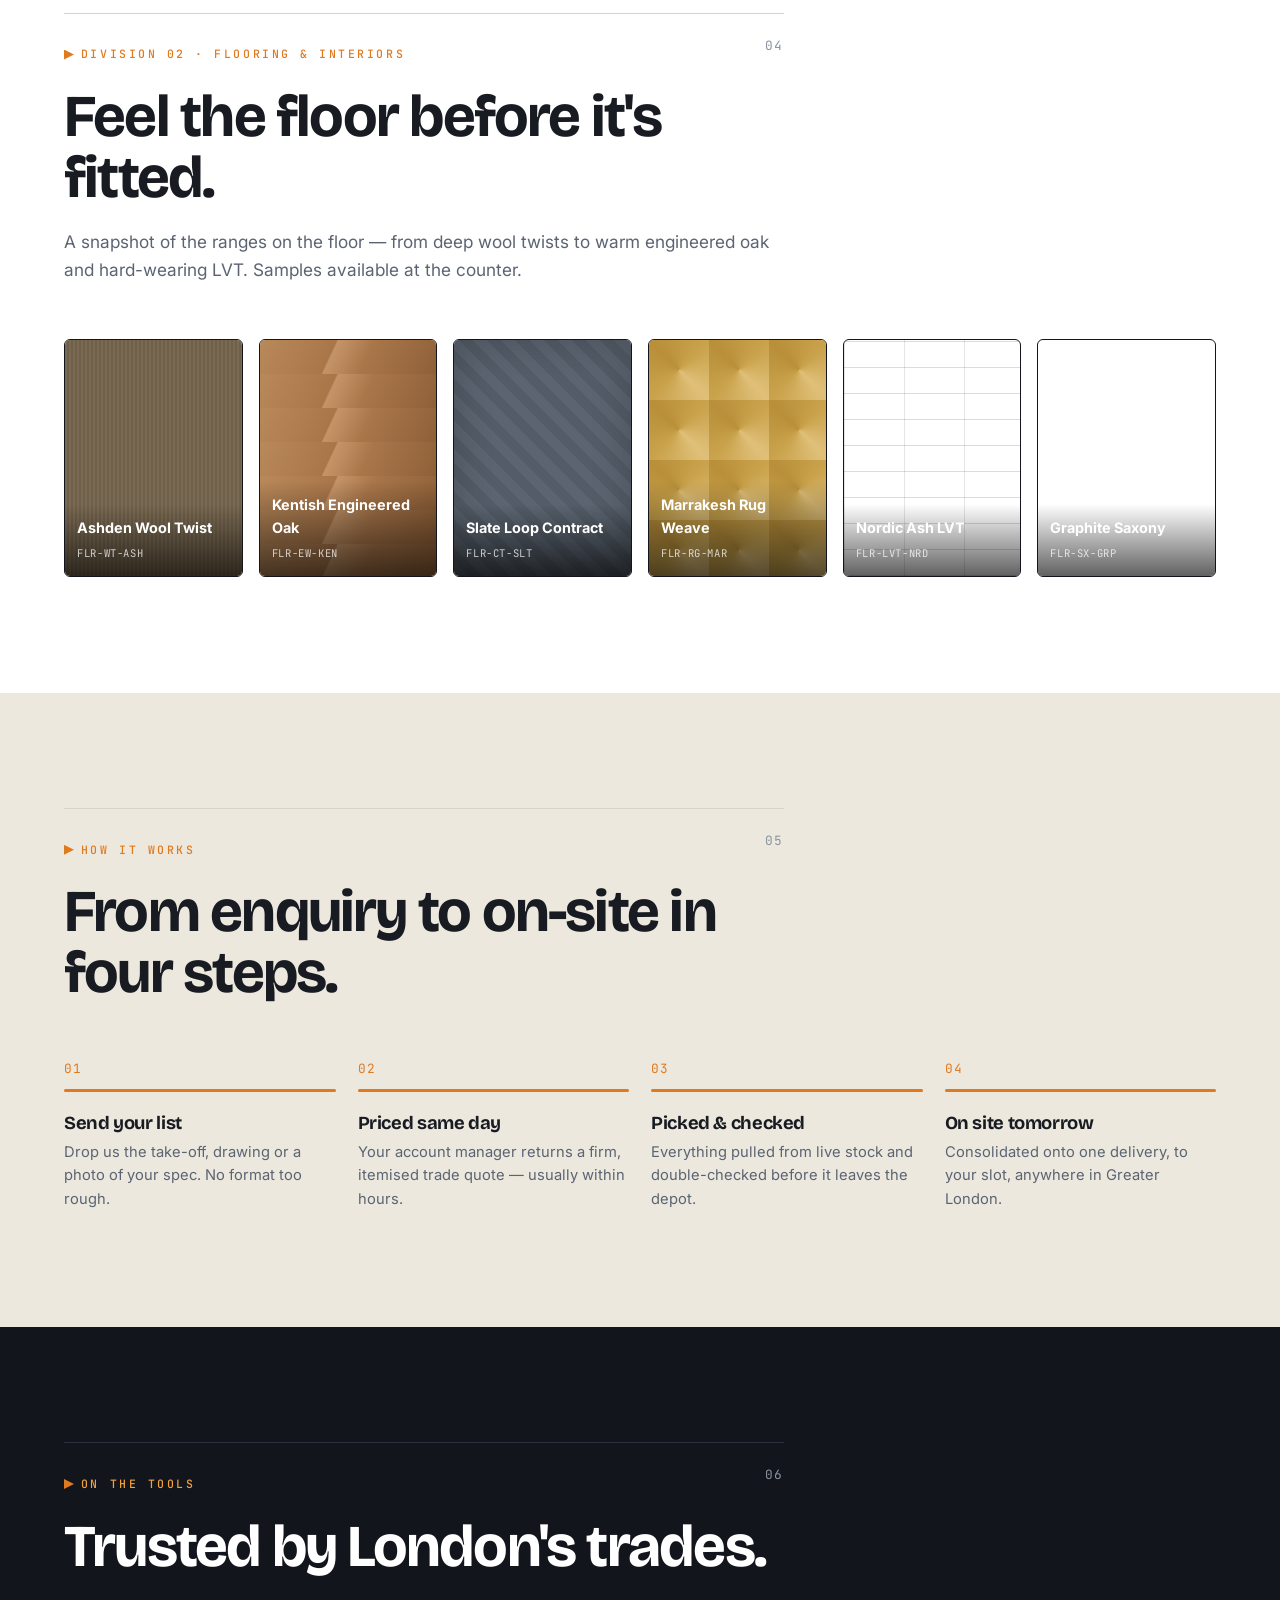
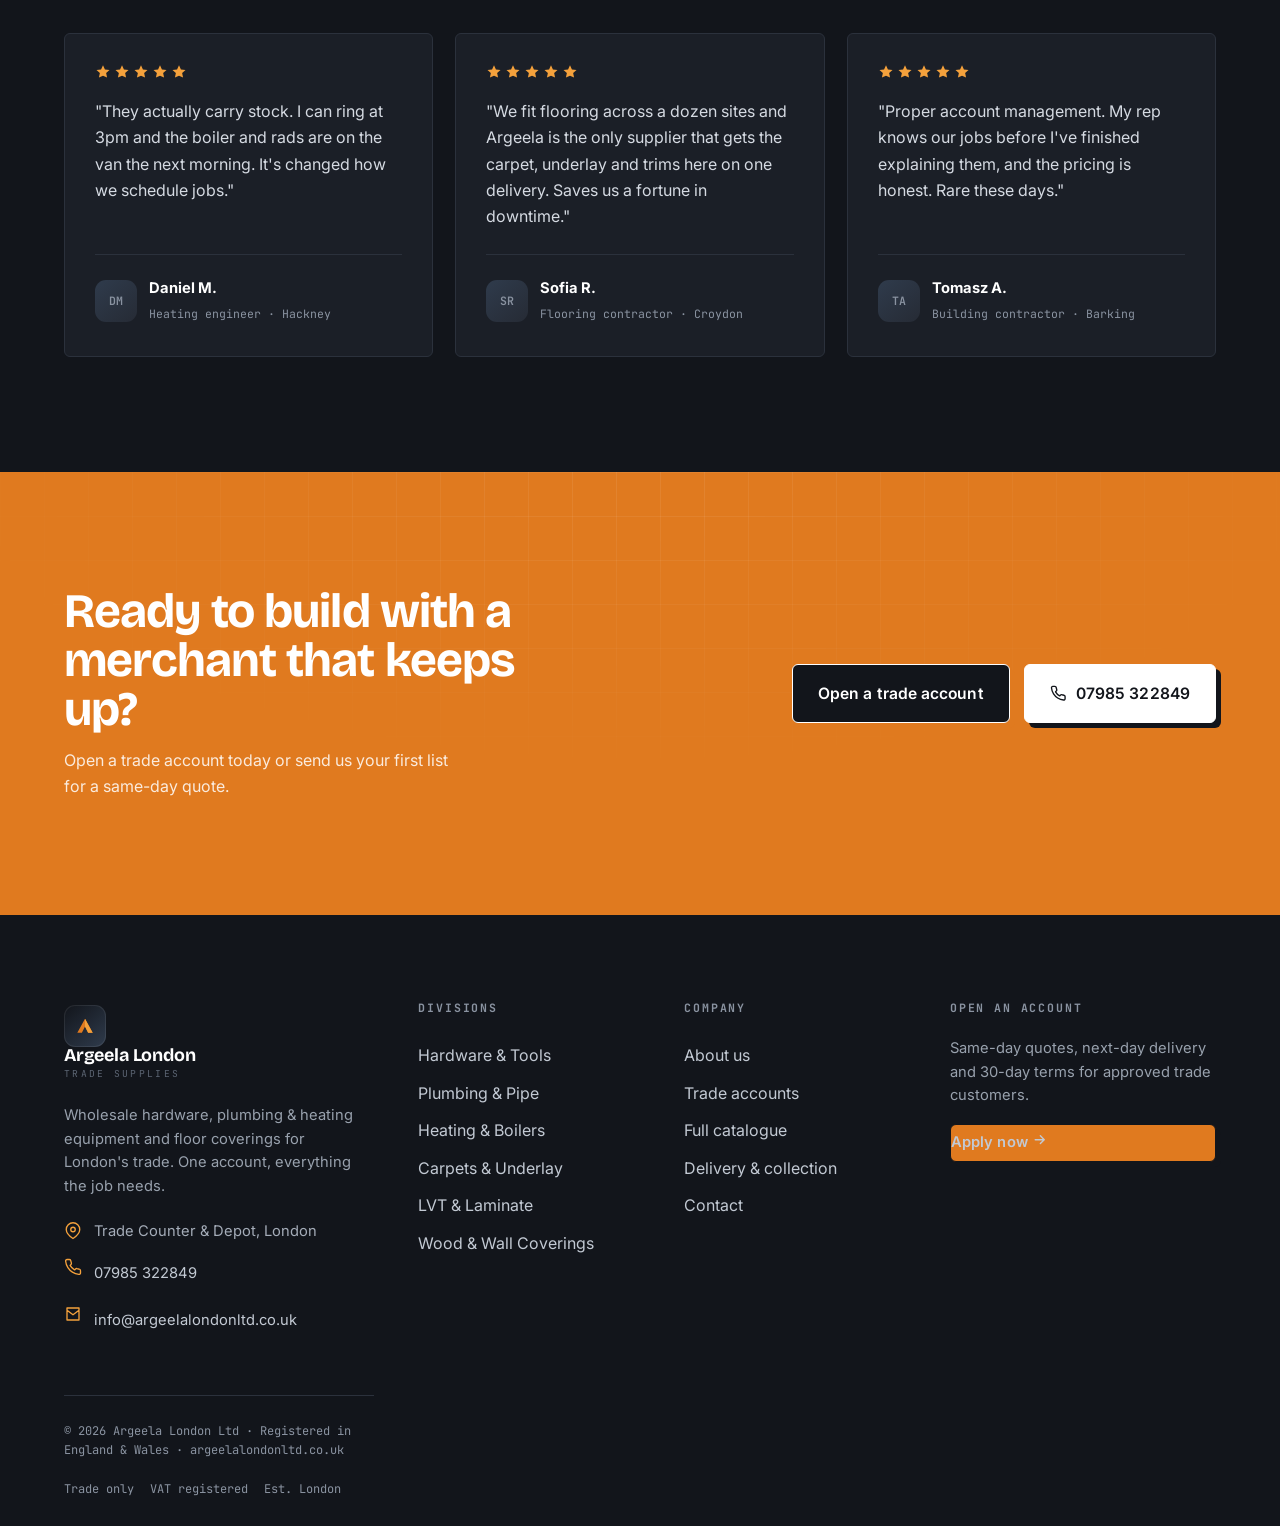
==== commit f07cb3a8: "Redesign: industrial-editorial art direction + route email to info@ - Bricolage Grotesque display fa" ====
--- a/index.html
+++ b/index.html
@@ -8,8 +8,8 @@
 <meta name="description" content="Argeela London Ltd — wholesale hardware, plumbing & heating equipment and flooring supplies for the London trade. Trade counter, next-day delivery and dedicated account management.">
 <link rel="preconnect" href="https://fonts.googleapis.com">
 <link rel="preconnect" href="https://fonts.gstatic.com" crossorigin>
-<link href="https://fonts.googleapis.com/css2?family=Space+Grotesk:wght@400;500;600;700&family=Inter:wght@400;500;600&family=JetBrains+Mono:wght@400;500&display=swap" rel="stylesheet">
-<link rel="stylesheet" href="assets/styles.css?v=4">
+<link href="https://fonts.googleapis.com/css2?family=Bricolage+Grotesque:opsz,wght@12..96,500;12..96,600;12..96,700;12..96,800&family=Inter:wght@400;500;600&family=JetBrains+Mono:wght@400;500&display=swap" rel="stylesheet">
+<link rel="stylesheet" href="assets/styles.css?v=6">
 <link rel="icon" href="data:image/svg+xml,<svg xmlns='http://www.w3.org/2000/svg' viewBox='0 0 100 100'><rect width='100' height='100' rx='22' fill='%2312151b'/><path d='M50 22 78 74 62 74 50 50 38 74 22 74Z' fill='%23e07a1f'/></svg>">
 </head>
 <body>
@@ -67,7 +67,7 @@
   <a href="index.html#divisions">Divisions</a>
   <a href="index.html#trade">Trade Account</a>
   <a href="contact.html">Contact</a>
-  <div class="mn-foot">07985 322849 · trade@argeelalondonltd.co.uk</div>
+  <div class="mn-foot">07985 322849 · info@argeelalondonltd.co.uk</div>
 </div>
 
 <!-- ============ HERO ============ -->
@@ -78,9 +78,13 @@
   <div class="wrap">
     <div class="hero-inner">
       <div class="hero-copy">
-        <span class="hero-badge" data-reveal><span class="pill">TRADE</span> Hardware · Plumbing · Heating · Flooring</span>
+        <div class="hero-index" data-reveal>
+          <a href="products.html#building"><b>01</b> Building · Plumbing · Heating</a>
+          <a href="products.html#flooring"><b>02</b> Carpets · Floor Coverings</a>
+        </div>
+        <span class="hero-badge" data-reveal><span class="pill">TRADE</span> One account · everything the job needs</span>
         <h1 data-reveal data-reveal-delay="1">
-          The merchant<br>that keeps<br>London <em>building.</em>
+          The merchant<br>that keeps London<br><span class="mark">building.</span>
         </h1>
         <p class="hero-lead" data-reveal data-reveal-delay="2">
           One trade partner for wholesale hardware, plumbing &amp; heating equipment and the finest floor coverings — held in stock, priced for the trade, on site tomorrow.
@@ -144,7 +148,7 @@
 <!-- ============ DIVISIONS ============ -->
 <section class="section divisions" id="divisions">
   <div class="wrap">
-    <div class="section-head" data-reveal>
+    <div class="section-head" data-no="01" data-reveal>
       <span class="eyebrow">Two divisions, one delivery</span>
       <h2>Everything the job needs, under one account.</h2>
       <p>From first fix to final finish. Argeela London supplies the structural, mechanical and decorative trades from a single London operation.</p>
@@ -152,7 +156,7 @@
     <div class="div-grid">
       <a class="division build" href="products.html#building" data-reveal>
         <span class="d-watermark"><svg viewBox="0 0 24 24" fill="none" stroke="currentColor" stroke-width="1.5"><path d="M3 21h18M6 21V8l6-4 6 4v13M10 21v-5h4v5" stroke-linecap="round" stroke-linejoin="round"/></svg></span>
-        <span class="d-num">DIVISION 01</span>
+        <span class="d-num">01</span>
         <h3>Building, Plumbing<br>&amp; Heating</h3>
         <p>Wholesale hardware, fixings, pipe &amp; fittings, boilers, radiators, valves and full central-heating kit — trade-priced and stocked deep.</p>
         <div class="d-tags"><span>Hardware &amp; Fixings</span><span>Copper &amp; Plastic Pipe</span><span>Boilers &amp; Rads</span><span>Valves &amp; Controls</span></div>
@@ -161,7 +165,7 @@
       </a>
       <a class="division floor" href="products.html#flooring" data-reveal data-reveal-delay="1">
         <span class="d-watermark"><svg viewBox="0 0 24 24" fill="none" stroke="currentColor" stroke-width="1.5"><path d="M3 8h18M3 16h18M8 3v18M16 3v18" stroke-linecap="round" stroke-linejoin="round"/></svg></span>
-        <span class="d-num">DIVISION 02</span>
+        <span class="d-num">02</span>
         <h3>Carpets, Rugs<br>&amp; Floor Coverings</h3>
         <p>Retail and contract flooring — wool twists, LVT, laminate, engineered wood, rugs and wall coverings, cut and supplied to spec.</p>
         <div class="d-tags"><span>Carpet &amp; Underlay</span><span>LVT &amp; Vinyl</span><span>Engineered Wood</span><span>Rugs &amp; Runners</span></div>
@@ -176,7 +180,7 @@
 <section class="section cats">
   <div class="wrap">
     <div class="cat-top">
-      <div class="section-head" style="margin-bottom:0" data-reveal>
+      <div class="section-head" data-no="02" style="margin-bottom:0" data-reveal>
         <span class="eyebrow">Browse by category</span>
         <h2>Eight aisles, thousands of lines.</h2>
       </div>
@@ -246,7 +250,7 @@
   <div class="wrap">
     <div class="value-grid">
       <div>
-        <div class="section-head" style="margin-bottom:0" data-reveal>
+        <div class="section-head" data-no="03" style="margin-bottom:0" data-reveal>
           <span class="eyebrow">Why the trade chooses us</span>
           <h2>Built around how contractors actually work.</h2>
           <p>No waiting on hold, no split deliveries, no surprises. Just deep stock, straight pricing and a team that knows the difference between 15mm and 22mm.</p>
@@ -292,7 +296,7 @@
 <!-- ============ MATERIAL SWATCHES ============ -->
 <section class="section swatches">
   <div class="wrap">
-    <div class="section-head" data-reveal>
+    <div class="section-head" data-no="04" data-reveal>
       <span class="eyebrow">Division 02 · Flooring &amp; interiors</span>
       <h2>Feel the floor before it's fitted.</h2>
       <p>A snapshot of the ranges on the floor — from deep wool twists to warm engineered oak and hard-wearing LVT. Samples available at the counter.</p>
@@ -341,7 +345,7 @@
 <!-- ============ PROCESS ============ -->
 <section class="section process">
   <div class="wrap">
-    <div class="section-head" data-reveal>
+    <div class="section-head" data-no="05" data-reveal>
       <span class="eyebrow">How it works</span>
       <h2>From enquiry to on-site in four steps.</h2>
     </div>
@@ -374,7 +378,7 @@
 <section class="section testi">
   <div class="hero-glow" style="opacity:.5"></div>
   <div class="wrap">
-    <div class="section-head" data-reveal>
+    <div class="section-head dark-head" data-no="06" data-reveal>
       <span class="eyebrow" style="color:var(--amber-2)">On the tools</span>
       <h2 style="color:#fff">Trusted by London's trades.</h2>
     </div>
@@ -444,7 +448,7 @@
       <div class="f-contact">
         <div><svg viewBox="0 0 24 24" fill="none" stroke="currentColor" stroke-width="1.8"><path d="M21 10c0 6-9 12-9 12s-9-6-9-12a9 9 0 0 1 18 0Z"/><circle cx="12" cy="10" r="3"/></svg><span>Trade Counter &amp; Depot, London</span></div>
         <div><svg viewBox="0 0 24 24" fill="none" stroke="currentColor" stroke-width="1.8"><path d="M22 16.9v3a2 2 0 0 1-2.2 2 19.8 19.8 0 0 1-8.6-3 19.5 19.5 0 0 1-6-6 19.8 19.8 0 0 1-3-8.6A2 2 0 0 1 4.1 2h3a2 2 0 0 1 2 1.7c.1 1 .4 1.9.7 2.8a2 2 0 0 1-.5 2.1L8.1 9.9a16 16 0 0 0 6 6l1.3-1.3a2 2 0 0 1 2.1-.4c.9.3 1.8.6 2.8.7a2 2 0 0 1 1.7 2z" stroke-linecap="round" stroke-linejoin="round"/></svg><a href="tel:+447985322849">07985 322849</a></div>
-        <div><svg viewBox="0 0 24 24" fill="none" stroke="currentColor" stroke-width="1.8"><path d="M4 4h16v16H4zM4 7l8 6 8-6" stroke-linecap="round" stroke-linejoin="round"/></svg><a href="mailto:trade@argeelalondonltd.co.uk">trade@argeelalondonltd.co.uk</a></div>
+        <div><svg viewBox="0 0 24 24" fill="none" stroke="currentColor" stroke-width="1.8"><path d="M4 4h16v16H4zM4 7l8 6 8-6" stroke-linecap="round" stroke-linejoin="round"/></svg><a href="mailto:info@argeelalondonltd.co.uk">info@argeelalondonltd.co.uk</a></div>
       </div>
     </div>
     <div>
@@ -481,6 +485,6 @@
   </div>
 </footer>
 
-<script src="assets/app.js?v=4"></script>
+<script src="assets/app.js?v=5"></script>
 </body>
 </html>
--- a/assets/styles.css
+++ b/assets/styles.css
@@ -28,17 +28,19 @@
   --hair:#d9d3c7;         /* hairline on paper */
   --hair-dark:#2b313c;    /* hairline on ink */
 
-  --maxw:1220px;
+  --maxw:1280px;
   --gutter:clamp(20px,5vw,64px);
-  --radius:14px;
-  --radius-lg:22px;
+  --radius:6px;          /* editorial: near-square */
+  --radius-lg:10px;
 
   --shadow-sm:0 1px 2px rgba(18,21,27,.06), 0 2px 8px rgba(18,21,27,.05);
   --shadow-md:0 12px 30px -12px rgba(18,21,27,.28);
   --shadow-lg:0 40px 80px -30px rgba(18,21,27,.45);
+  --shadow-hard:5px 5px 0 var(--ink);        /* offset print shadow */
+  --shadow-hard-amber:5px 5px 0 var(--amber);
 
   --ease:cubic-bezier(.2,.7,.2,1);
-  --font-display:"Space Grotesk",-apple-system,BlinkMacSystemFont,"Segoe UI",sans-serif;
+  --font-display:"Bricolage Grotesque",-apple-system,BlinkMacSystemFont,"Segoe UI",sans-serif;
   --font-body:"Inter",-apple-system,BlinkMacSystemFont,"Segoe UI",sans-serif;
   --font-mono:"JetBrains Mono",ui-monospace,SFMono-Regular,Menlo,monospace;
 }
@@ -51,6 +53,7 @@
   font-family:var(--font-body);
   color:var(--text);
   background:var(--paper);
+  background-image:url("data:image/svg+xml,%3Csvg xmlns='http://www.w3.org/2000/svg' width='140' height='140'%3E%3Cfilter id='n'%3E%3CfeTurbulence type='fractalNoise' baseFrequency='0.8' numOctaves='2' stitchTiles='stitch'/%3E%3C/filter%3E%3Crect width='100%25' height='100%25' filter='url(%23n)' opacity='0.035'/%3E%3C/svg%3E");
   line-height:1.6;
   -webkit-font-smoothing:antialiased;
   overflow-x:hidden;
@@ -58,7 +61,7 @@
 img{max-width:100%;display:block}
 a{color:inherit;text-decoration:none}
 button{font-family:inherit;cursor:pointer}
-h1,h2,h3,h4{font-family:var(--font-display);font-weight:600;line-height:1.04;letter-spacing:-.02em;margin:0}
+h1,h2,h3,h4{font-family:var(--font-display);font-weight:700;line-height:1.02;letter-spacing:-.02em;margin:0}
 p{margin:0}
 ul{margin:0;padding:0;list-style:none}
 ::selection{background:var(--amber);color:#fff}
@@ -68,41 +71,55 @@
 .eyebrow{
   font-family:var(--font-mono);
   font-size:.72rem;
-  letter-spacing:.28em;
+  letter-spacing:.22em;
   text-transform:uppercase;
   color:var(--amber);
-  display:inline-flex;align-items:center;gap:.6em;
-}
-.eyebrow::before{content:"";width:26px;height:1px;background:currentColor;opacity:.6}
+  display:inline-flex;align-items:center;gap:.6em;font-weight:500;
+}
+.eyebrow::before{content:"";width:10px;height:10px;background:var(--amber);
+  clip-path:polygon(0 0,100% 50%,0 100%);opacity:1}
 .section{padding-block:clamp(64px,9vw,120px)}
-.section-head{max-width:640px;margin-bottom:clamp(36px,5vw,56px)}
+.section-head{max-width:720px;margin-bottom:clamp(36px,5vw,56px);position:relative}
 .section-head h2{
-  font-size:clamp(2rem,4.6vw,3.3rem);
-  margin-top:18px;
-}
-.section-head p{color:var(--muted);font-size:1.05rem;margin-top:18px}
-
-/* ---------- Buttons ---------- */
+  font-size:clamp(2.1rem,5vw,3.7rem);
+  margin-top:20px;font-weight:700;letter-spacing:-.03em;
+}
+.section-head p{color:var(--muted);font-size:1.08rem;margin-top:20px}
+/* Editorial index number + ruled top line on section heads */
+.section-head[data-no]{padding-top:28px;border-top:1.5px solid var(--hair)}
+.section-head[data-no]::after{content:attr(data-no);position:absolute;top:22px;right:0;
+  font-family:var(--font-mono);font-size:.8rem;letter-spacing:.12em;color:var(--muted-2)}
+.dark-head[data-no]{border-top-color:var(--hair-dark)}
+.dark-head[data-no]::after{color:var(--muted-2)}
+
+/* ---------- Buttons (hard-edged, offset print shadow) ---------- */
 .btn{
   display:inline-flex;align-items:center;gap:.6em;white-space:nowrap;
-  padding:.9em 1.4em;border-radius:100px;
-  font-weight:600;font-size:.95rem;letter-spacing:.01em;
-  border:1px solid transparent;
-  transition:transform .35s var(--ease),background .3s,color .3s,border-color .3s,box-shadow .3s;
+  padding:.85em 1.35em;border-radius:var(--radius);
+  font-weight:600;font-size:.92rem;letter-spacing:.005em;
+  border:1.5px solid var(--ink);
+  transition:transform .18s var(--ease),background .25s,color .25s,border-color .25s,box-shadow .18s;
   will-change:transform;
 }
 .btn svg{width:1.05em;height:1.05em;transition:transform .35s var(--ease)}
-.btn:hover{transform:translateY(-2px)}
-.btn-primary{background:var(--amber);color:#fff;box-shadow:0 10px 24px -10px rgba(224,122,31,.9)}
-.btn-primary:hover{background:#cf6d15}
+.btn:active{transform:translate(2px,2px)}
+.btn-primary{background:var(--amber);color:#fff;border-color:var(--ink);box-shadow:var(--shadow-hard)}
+.btn-primary:hover{transform:translate(-2px,-2px);box-shadow:7px 7px 0 var(--ink)}
 .btn-primary:hover svg{transform:translateX(4px)}
-.btn-ghost{border-color:var(--hair);color:var(--text);background:transparent}
-.btn-ghost:hover{border-color:var(--ink);background:var(--ink);color:#fff}
-.btn-dark{background:var(--ink);color:#fff}
-.btn-dark:hover{background:#000}
-.btn-light{background:#fff;color:var(--ink)}
-.btn-light:hover{background:var(--paper)}
-.btn-lg{padding:1.05em 1.7em;font-size:1rem}
+.btn-ghost{border-color:var(--ink);color:var(--text);background:transparent}
+.btn-ghost:hover{background:var(--ink);color:#fff;transform:translate(-2px,-2px);box-shadow:var(--shadow-hard-amber)}
+.btn-dark{background:var(--ink);color:#fff;border-color:var(--ink);box-shadow:var(--shadow-hard-amber)}
+.btn-dark:hover{transform:translate(-2px,-2px);box-shadow:7px 7px 0 var(--amber)}
+.btn-dark:hover svg{transform:translateX(4px)}
+.btn-light{background:#fff;color:var(--ink);border-color:var(--ink);box-shadow:var(--shadow-hard)}
+.btn-light:hover{transform:translate(-2px,-2px);box-shadow:7px 7px 0 var(--ink)}
+.btn-lg{padding:1.02em 1.6em;font-size:.98rem}
+/* On dark backgrounds, primary needs a light offset instead of ink-on-ink */
+.hero .btn-primary,.cta .btn,.stats .btn,.testi .btn,.trade-panel .btn,.page-head .btn{border-color:#fff}
+.hero .btn-primary{box-shadow:5px 5px 0 rgba(255,255,255,.9)}
+.hero .btn-primary:hover{box-shadow:7px 7px 0 #fff}
+.hero .btn-ghost{border-color:rgba(255,255,255,.5);color:#fff}
+.hero .btn-ghost:hover{background:#fff;color:var(--ink);box-shadow:7px 7px 0 var(--amber)}
 
 /* =================================================================
    HEADER / NAV
@@ -181,49 +198,75 @@
 .hero-grid-bg{
   position:absolute;inset:0;z-index:-2;
   background-image:
-    linear-gradient(rgba(255,255,255,.035) 1px,transparent 1px),
-    linear-gradient(90deg,rgba(255,255,255,.035) 1px,transparent 1px);
-  background-size:56px 56px;
-  mask-image:radial-gradient(ellipse 90% 80% at 70% 20%,#000 30%,transparent 80%);
-}
+    linear-gradient(rgba(255,255,255,.05) 1px,transparent 1px),
+    linear-gradient(90deg,rgba(255,255,255,.05) 1px,transparent 1px);
+  background-size:44px 44px;
+  mask-image:linear-gradient(180deg,#000,#000 60%,transparent);
+}
+/* repurposed: a single restrained amber wash top-right instead of blobby glows */
 .hero-glow{
-  position:absolute;z-index:-1;width:60vw;height:60vw;max-width:760px;max-height:760px;
-  right:-10%;top:-20%;border-radius:50%;
-  background:radial-gradient(circle,rgba(224,122,31,.32),transparent 62%);
-  filter:blur(30px);
-}
-.hero-glow.two{left:-15%;bottom:-30%;top:auto;right:auto;
-  background:radial-gradient(circle,rgba(47,111,106,.28),transparent 62%);}
-.hero .wrap{position:relative;padding-block:clamp(70px,11vw,130px)}
-.hero-inner{display:grid;grid-template-columns:1.1fr .9fr;gap:56px;align-items:center}
+  position:absolute;z-index:-1;width:52vw;height:52vw;max-width:640px;max-height:640px;
+  right:-12%;top:-24%;border-radius:0;
+  background:radial-gradient(circle,rgba(224,122,31,.22),transparent 60%);
+  filter:blur(40px);
+}
+.hero-glow.two{display:none}
+/* giant ghosted wordmark behind hero */
+.hero::before{
+  content:"ARGEELA";position:absolute;z-index:-1;left:-2vw;bottom:-4vw;
+  font-family:var(--font-display);font-weight:800;font-size:24vw;line-height:.8;
+  letter-spacing:-.04em;color:transparent;-webkit-text-stroke:1.5px rgba(255,255,255,.05);
+  pointer-events:none;white-space:nowrap;
+}
+.hero .wrap{position:relative;padding-block:clamp(56px,9vw,110px)}
+/* index tab row across the top of the hero */
+.hero-index{display:flex;gap:0;border:1.5px solid var(--hair-dark);border-radius:var(--radius);
+  overflow:hidden;margin-bottom:38px;max-width:560px;font-family:var(--font-mono)}
+.hero-index a{flex:1;padding:12px 16px;font-size:.74rem;letter-spacing:.06em;color:#c7cdd7;
+  display:flex;align-items:center;gap:10px;transition:background .25s,color .25s}
+.hero-index a+a{border-left:1.5px solid var(--hair-dark)}
+.hero-index a:hover{background:var(--amber);color:#fff}
+.hero-index a b{color:var(--amber-2);font-weight:700}
+.hero-index a:hover b{color:#fff}
+.hero-inner{display:grid;grid-template-columns:1.15fr .85fr;gap:56px;align-items:center}
 
 .hero-badge{
-  display:inline-flex;align-items:center;gap:10px;padding:7px 14px 7px 8px;border-radius:100px;
-  background:rgba(255,255,255,.05);border:1px solid var(--hair-dark);
+  display:inline-flex;align-items:center;gap:10px;padding:6px 12px 6px 6px;border-radius:var(--radius);
+  background:transparent;border:1.5px solid var(--hair-dark);
   font-family:var(--font-mono);font-size:.72rem;letter-spacing:.06em;color:#cdd3dd;margin-bottom:26px;
 }
-.hero-badge .pill{background:var(--amber);color:#fff;padding:3px 9px;border-radius:100px;font-weight:700;letter-spacing:.04em}
+.hero-badge .pill{background:var(--amber);color:#fff;padding:3px 9px;border-radius:3px;font-weight:700;letter-spacing:.08em}
 .hero h1{
-  font-size:clamp(2.6rem,6.2vw,5rem);font-weight:600;
-  letter-spacing:-.03em;line-height:.98;
-}
-.hero h1 .stroke{
-  -webkit-text-stroke:1.4px rgba(255,255,255,.7);color:transparent;
-}
+  font-size:clamp(2.9rem,7vw,5.6rem);font-weight:800;
+  letter-spacing:-.035em;line-height:.92;text-transform:none;
+}
+.hero h1 .stroke{-webkit-text-stroke:1.4px rgba(255,255,255,.7);color:transparent}
 .hero h1 em{font-style:normal;color:var(--amber-2)}
-.hero-lead{font-size:1.15rem;color:#b9c0cb;max-width:34ch;margin-top:26px}
-.hero-actions{display:flex;gap:14px;margin-top:34px;flex-wrap:wrap}
-.hero-trust{display:flex;gap:28px;margin-top:44px;flex-wrap:wrap}
-.hero-trust .ht{display:flex;flex-direction:column}
-.hero-trust .ht b{font-family:var(--font-display);font-size:1.7rem;color:#fff;letter-spacing:-.02em}
-.hero-trust .ht span{font-family:var(--font-mono);font-size:.68rem;letter-spacing:.14em;text-transform:uppercase;color:var(--muted-2);margin-top:4px}
-
-/* Hero card — trade counter ticket */
+/* marker highlight */
+.hero h1 .mark{position:relative;display:inline-block;color:var(--ink);z-index:0;padding:0 .12em}
+.hero h1 .mark::before{content:"";position:absolute;z-index:-1;left:0;right:0;top:6%;bottom:6%;
+  background:var(--amber);transform:rotate(-1.2deg);border-radius:3px}
+.hero-lead{font-size:1.15rem;color:#b9c0cb;max-width:38ch;margin-top:28px}
+.hero-actions{display:flex;gap:16px;margin-top:36px;flex-wrap:wrap}
+.hero-trust{display:flex;gap:0;margin-top:48px;flex-wrap:wrap;border-top:1.5px solid var(--hair-dark)}
+.hero-trust .ht{display:flex;flex-direction:column;padding:20px 28px 0 0;margin-right:28px;
+  border-right:1.5px solid var(--hair-dark)}
+.hero-trust .ht:last-child{border-right:0;margin-right:0}
+.hero-trust .ht b{font-family:var(--font-display);font-size:1.9rem;color:#fff;letter-spacing:-.03em;font-weight:700}
+.hero-trust .ht span{font-family:var(--font-mono);font-size:.66rem;letter-spacing:.12em;text-transform:uppercase;color:var(--muted-2);margin-top:4px}
+
+/* Hero card — trade counter docket */
 .hero-card{
   background:linear-gradient(180deg,var(--ink-2),#15181f);
-  border:1px solid var(--hair-dark);border-radius:var(--radius-lg);
+  border:1.5px solid var(--hair-dark);border-radius:var(--radius-lg);
   padding:8px;box-shadow:var(--shadow-lg);position:relative;
-}
+  transform:rotate(1deg);transition:transform .5s var(--ease);
+}
+.hero-card:hover{transform:rotate(0deg)}
+/* perforated top edge */
+.hero-card::before{content:"";position:absolute;left:14px;right:14px;top:-1px;height:6px;
+  background:radial-gradient(circle at 5px 0,transparent 4px,var(--ink) 4px) repeat-x;
+  background-size:12px 6px;opacity:.6}
 .hero-card .hc-head{
   display:flex;justify-content:space-between;align-items:center;
   padding:14px 16px;font-family:var(--font-mono);font-size:.72rem;color:var(--muted-2);
@@ -255,7 +298,7 @@
 .marquee .m-label{font-family:var(--font-mono);font-size:.7rem;letter-spacing:.16em;text-transform:uppercase;color:var(--muted-2);white-space:nowrap;flex-shrink:0}
 .marquee-track{display:flex;gap:52px;animation:scroll 34s linear infinite;white-space:nowrap}
 .marquee:hover .marquee-track{animation-play-state:paused}
-.marquee-track span{font-family:var(--font-display);font-weight:600;font-size:1.15rem;color:#5a6270;letter-spacing:.01em;flex-shrink:0}
+.marquee-track span{font-family:var(--font-display);font-weight:700;font-size:1.25rem;color:#5a6270;letter-spacing:-.01em;flex-shrink:0;text-transform:uppercase}
 @keyframes scroll{to{transform:translateX(-50%)}}
 
 /* =================================================================
@@ -265,10 +308,12 @@
 .div-grid{display:grid;grid-template-columns:1fr 1fr;gap:24px}
 .division{
   position:relative;border-radius:var(--radius-lg);overflow:hidden;
-  padding:38px;min-height:360px;display:flex;flex-direction:column;
-  color:#fff;isolation:isolate;transition:transform .5s var(--ease);
-}
-.division:hover{transform:translateY(-6px)}
+  padding:38px;min-height:380px;display:flex;flex-direction:column;
+  color:#fff;isolation:isolate;border:1.5px solid var(--ink);
+  transition:transform .3s var(--ease),box-shadow .3s var(--ease);
+}
+.division:hover{transform:translate(-5px,-5px);box-shadow:var(--shadow-hard-amber)}
+.division.floor:hover{box-shadow:5px 5px 0 var(--brass)}
 .division::after{content:"";position:absolute;inset:0;z-index:-1;transition:transform .8s var(--ease)}
 .division:hover::after{transform:scale(1.05)}
 .division.build::after{background:
@@ -277,11 +322,13 @@
 .division.floor::after{background:
   radial-gradient(120% 120% at 90% 0%,rgba(201,162,75,.28),transparent 55%),
   linear-gradient(160deg,#2a2620,#161310)}
-.division .d-num{font-family:var(--font-mono);font-size:.72rem;letter-spacing:.2em;color:rgba(255,255,255,.5)}
-.division h3{font-size:clamp(1.6rem,2.6vw,2.2rem);margin-top:auto}
+/* giant ghosted division index number */
+.division .d-num{font-family:var(--font-display);font-weight:800;font-size:5.5rem;line-height:.8;
+  letter-spacing:-.04em;color:transparent;-webkit-text-stroke:1.5px rgba(255,255,255,.22)}
+.division h3{font-size:clamp(1.7rem,2.8vw,2.35rem);margin-top:auto;font-weight:700;letter-spacing:-.02em}
 .division p{color:rgba(255,255,255,.72);margin-top:12px;max-width:42ch}
 .division .d-tags{display:flex;flex-wrap:wrap;gap:8px;margin-top:22px}
-.division .d-tags span{font-family:var(--font-mono);font-size:.72rem;padding:5px 11px;border-radius:100px;
+.division .d-tags span{font-family:var(--font-mono);font-size:.72rem;padding:5px 11px;border-radius:4px;
   background:rgba(255,255,255,.08);border:1px solid rgba(255,255,255,.12);color:#e8ebef}
 .division .d-link{display:inline-flex;align-items:center;gap:8px;margin-top:26px;font-weight:600;color:#fff}
 .division .d-link svg{width:1.1em;height:1.1em;transition:transform .35s var(--ease)}
@@ -299,7 +346,7 @@
 .cat::before{content:"";position:absolute;left:0;top:0;height:3px;width:0;background:var(--amber);transition:width .4s var(--ease)}
 .cat:hover{background:#fbfaf7}
 .cat:hover::before{width:100%}
-.cat-ico{width:52px;height:52px;border-radius:13px;background:var(--paper);border:1px solid var(--hair);display:grid;place-items:center;color:var(--steel);margin-bottom:20px;transition:transform .4s var(--ease),color .3s,background .3s}
+.cat-ico{width:52px;height:52px;border-radius:var(--radius);background:var(--paper);border:1.5px solid var(--ink);display:grid;place-items:center;color:var(--ink);margin-bottom:20px;transition:transform .4s var(--ease),color .3s,background .3s}
 .cat-ico svg{width:26px;height:26px}
 .cat:hover .cat-ico{transform:translateY(-3px) rotate(-4deg);color:var(--amber);background:var(--amber-soft)}
 .cat h3{font-size:1.15rem;letter-spacing:-.01em}
@@ -325,8 +372,9 @@
 .value{background:var(--paper)}
 .value-grid{display:grid;grid-template-columns:1.05fr .95fr;gap:60px;align-items:center}
 .value-list{display:grid;gap:8px;margin-top:34px}
-.vitem{display:grid;grid-template-columns:auto 1fr;gap:18px;padding:20px;background:var(--card);border:1px solid var(--hair);border-radius:var(--radius);transition:transform .35s var(--ease),box-shadow .35s,border-color .35s}
-.vitem:hover{transform:translateX(6px);box-shadow:var(--shadow-md);border-color:transparent}
+.vitem{display:grid;grid-template-columns:auto 1fr;gap:18px;padding:20px;background:var(--card);border:1.5px solid var(--ink);border-radius:var(--radius);transition:transform .2s var(--ease),box-shadow .2s}
+.vitem .v-ico{border-radius:var(--radius)!important}
+.vitem:hover{transform:translate(-4px,-4px);box-shadow:var(--shadow-hard);border-color:var(--ink)}
 .vitem .v-ico{width:46px;height:46px;border-radius:12px;background:var(--ink);color:var(--amber-2);display:grid;place-items:center}
 .vitem .v-ico svg{width:22px;height:22px}
 .vitem h4{font-size:1.08rem}
@@ -352,8 +400,8 @@
    ================================================================= */
 .swatches{background:var(--card);border-top:1px solid var(--hair)}
 .swatch-grid{display:grid;grid-template-columns:repeat(6,1fr);gap:16px}
-.swatch{border-radius:var(--radius);overflow:hidden;aspect-ratio:3/4;position:relative;border:1px solid var(--hair);transition:transform .4s var(--ease),box-shadow .4s;cursor:pointer}
-.swatch:hover{transform:translateY(-6px) scale(1.02);box-shadow:var(--shadow-md);z-index:2}
+.swatch{border-radius:var(--radius);overflow:hidden;aspect-ratio:3/4;position:relative;border:1.5px solid var(--ink);transition:transform .2s var(--ease),box-shadow .2s;cursor:pointer}
+.swatch:hover{transform:translate(-4px,-4px);box-shadow:var(--shadow-hard);z-index:2}
 .swatch .sw-tex{position:absolute;inset:0}
 .swatch .sw-label{position:absolute;left:0;right:0;bottom:0;padding:12px;
   background:linear-gradient(transparent,rgba(0,0,0,.62));color:#fff}
@@ -381,7 +429,7 @@
 .testi{background:var(--ink);color:#fff;position:relative;overflow:hidden}
 .testi-grid{display:grid;grid-template-columns:repeat(3,1fr);gap:22px}
 .quote{background:var(--ink-2);border:1px solid var(--hair-dark);border-radius:var(--radius);padding:30px;display:flex;flex-direction:column;transition:transform .4s var(--ease),border-color .4s}
-.quote:hover{transform:translateY(-6px);border-color:rgba(224,122,31,.4)}
+.quote:hover{transform:translate(-4px,-4px);border-color:var(--amber);box-shadow:5px 5px 0 var(--amber)}
 .quote .stars{display:flex;gap:3px;color:var(--amber-2);margin-bottom:18px}
 .quote .stars svg{width:16px;height:16px}
 .quote p{color:#d5dae2;font-size:1rem;line-height:1.65;flex-grow:1}
@@ -431,8 +479,8 @@
 
 /* Product/catalogue grid */
 .prod-grid{display:grid;grid-template-columns:repeat(3,1fr);gap:22px}
-.prod{background:var(--card);border:1px solid var(--hair);border-radius:var(--radius);overflow:hidden;transition:transform .4s var(--ease),box-shadow .4s,border-color .4s;display:flex;flex-direction:column}
-.prod:hover{transform:translateY(-6px);box-shadow:var(--shadow-md);border-color:transparent}
+.prod{background:var(--card);border:1.5px solid var(--ink);border-radius:var(--radius);overflow:hidden;transition:transform .25s var(--ease),box-shadow .25s;display:flex;flex-direction:column}
+.prod:hover{transform:translate(-4px,-4px);box-shadow:var(--shadow-hard)}
 .prod .p-vis{aspect-ratio:16/10;position:relative;overflow:hidden;background:var(--paper-2)}
 .prod .p-vis .p-tex{position:absolute;inset:0;transition:transform .6s var(--ease)}
 .prod:hover .p-vis .p-tex{transform:scale(1.06)}
@@ -449,18 +497,18 @@
 
 /* Filter chips */
 .filters{display:flex;gap:10px;flex-wrap:wrap;margin-bottom:34px}
-.chip{font-family:var(--font-mono);font-size:.8rem;letter-spacing:.02em;padding:.6em 1.1em;border-radius:100px;
-  border:1px solid var(--hair);background:var(--card);color:var(--muted);transition:all .25s}
-.chip:hover{border-color:var(--ink);color:var(--ink)}
-.chip.active{background:var(--ink);color:#fff;border-color:var(--ink)}
+.chip{font-family:var(--font-mono);font-size:.8rem;letter-spacing:.02em;padding:.6em 1.1em;border-radius:var(--radius);
+  border:1.5px solid var(--ink);background:var(--card);color:var(--ink);transition:all .18s var(--ease)}
+.chip:hover{transform:translate(-2px,-2px);box-shadow:3px 3px 0 var(--ink)}
+.chip.active{background:var(--ink);color:#fff;border-color:var(--ink);box-shadow:3px 3px 0 var(--amber)}
 
 /* Contact */
 .contact-grid{display:grid;grid-template-columns:1fr 1fr;gap:50px;align-items:start}
-.form-card{background:var(--card);border:1px solid var(--hair);border-radius:var(--radius-lg);padding:clamp(26px,4vw,42px);box-shadow:var(--shadow-sm)}
+.form-card{background:var(--card);border:1.5px solid var(--ink);border-radius:var(--radius-lg);padding:clamp(26px,4vw,42px);box-shadow:var(--shadow-hard)}
 .field{margin-bottom:20px}
 .field label{display:block;font-family:var(--font-mono);font-size:.72rem;letter-spacing:.08em;text-transform:uppercase;color:var(--muted);margin-bottom:8px}
 .field input,.field select,.field textarea{
-  width:100%;padding:.85em 1em;border:1px solid var(--hair);border-radius:11px;background:var(--paper);
+  width:100%;padding:.85em 1em;border:1.5px solid var(--ink);border-radius:var(--radius);background:var(--paper);
   font-family:inherit;font-size:.98rem;color:var(--text);transition:border-color .25s,box-shadow .25s,background .25s}
 .field input:focus,.field select:focus,.field textarea:focus{outline:none;border-color:var(--amber);background:#fff;box-shadow:0 0 0 4px rgba(224,122,31,.12)}
 .field textarea{resize:vertical;min-height:130px}
